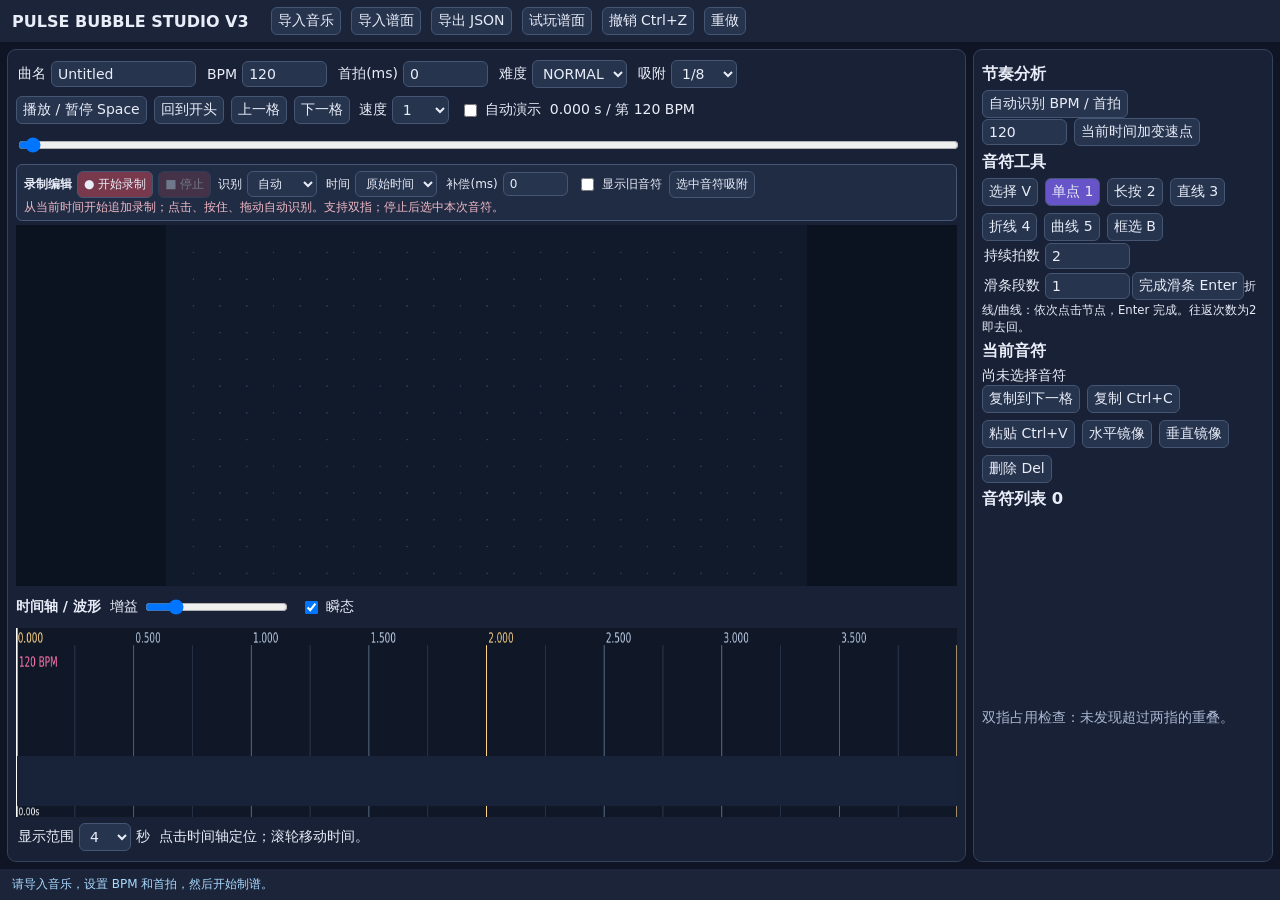
==== index.html @ df6c786f "Rename bubble_editor_v3.html to index.html" ====
<!doctype html><html lang="zh-CN"><meta charset="utf-8"><title>Pulse Bubble Studio V3 · 录制编辑</title><style>
*{box-sizing:border-box}body{margin:0;background:#101525;color:#e9edf8;font:14px system-ui}header,footer{padding:14px 20px;background:#1b2439;display:flex;gap:10px;align-items:center;flex-wrap:wrap}header strong{font-size:20px;margin-right:12px}button,input,select{font:inherit;color:inherit;background:#26344e;border:1px solid #455674;border-radius:6px;padding:7px}button{cursor:pointer}button:hover,.active{background:#6854c9}input[type=number]{width:85px}input[type=text]{width:145px}main{display:grid;grid-template-columns:minmax(400px,1fr) 310px;gap:12px;padding:12px}section,aside{background:#182136;border:1px solid #34425c;border-radius:9px;padding:12px}canvas{width:100%;display:block;background:#111a2b;touch-action:none}#field{aspect-ratio:16/9}#timeline{height:150px}#list{height:280px;overflow:auto}#list button{width:100%;text-align:left;margin:2px 0}label{display:inline-flex;gap:5px;align-items:center;margin:4px}p{color:#aab7d0}h3{margin:8px 0}#status{color:#a8d9ff}#seek{width:100%}.row{display:flex;gap:7px;flex-wrap:wrap;align-items:center} @media(max-width:850px){main{grid-template-columns:1fr}}
body{height:100dvh;display:flex;flex-direction:column;overflow:hidden}header,footer{padding:7px 12px;flex:none}header strong{font-size:16px}main{flex:1;min-height:0;grid-template-columns:minmax(0,1fr) 300px;grid-template-rows:minmax(0,1fr);padding:7px;gap:7px}section,aside{padding:8px;min-height:0}section{display:flex;flex-direction:column;gap:4px;overflow:hidden}aside{overflow:auto}button,input,select{padding:4px 6px}label{margin:2px}#fieldWrap{flex:1;min-height:0;display:flex;align-items:center;justify-content:center;overflow:hidden;background:#0b1220}#field{width:auto;height:auto;max-width:100%;max-height:100%;aspect-ratio:16/9;object-fit:contain}#timeline{height:clamp(110px,21vh,220px);flex:none}#list{height:180px}h3{margin:5px 0}footer{font-size:12px} @media(max-width:850px){main{grid-template-columns:minmax(0,1fr) 220px}header strong{display:none}} #recPanel{background:#202c44;border:1px solid #465674;border-radius:6px;padding:4px 7px;flex:none;font-size:12px}#recPanel .row{gap:5px}#recPanel input[type=number]{width:65px}#recStart{background:#79394d}#recStop{background:#783b4e}#recInfo{color:#f1b8c5}button:disabled{opacity:.4;cursor:default}body.recording #fieldWrap{outline:2px solid #f16b87;outline-offset:-2px} </style><header><strong>PULSE BUBBLE STUDIO V3</strong><button onclick="audioFile.click()">导入音乐</button><button onclick="jsonFile.click()">导入谱面</button><button onclick="save()">导出 JSON</button><button onclick="test()">试玩谱面</button><button onclick="undo()">撤销 Ctrl+Z</button><button onclick="redo()">重做</button><input hidden type=file id=audioFile accept="audio/*"><input hidden type=file id=jsonFile accept=".json"></header><main><section><div class=row><label>曲名 <input id=title value="Untitled" type=text></label><label>BPM <input id=bpm type=number min=1 value=120></label><label>首拍(ms) <input id=offset type=number value=0></label><label>难度 <select id=diff><option>NORMAL</option><option>HARD</option></select></label><label>吸附 <select id=snap><option value=1>1/4</option><option value=2 selected>1/8</option><option value=3>1/12</option><option value=4>1/16</option><option value=8>1/32</option><option value=0>关闭</option></select></label></div><div class=row><button id=play onclick="toggle()">播放 / 暂停 Space</button><button onclick="seek(0)">回到开头</button><button onclick="seek(time()-step())">上一格</button><button onclick="seek(time()+step())">下一格</button><label>速度 <select id=rate><option>.5</option><option>.75</option><option selected>1</option></select></label><label><input id=preview type=checkbox>自动演示</label><span id=clock></span></div><input id=seek type=range min=0 max=120 step=.001 value=0><div id="recPanel"><div class="row"><b>录制编辑</b><button id="recStart" onclick="startRec()">● 开始录制</button><button id="recStop" onclick="stopRec()" disabled>■ 停止</button><label>识别 <select id="recType"><option value="auto">自动</option><option value="tap">仅单点</option><option value="hold">仅长按</option><option value="slide">仅滑动</option></select></label><label>时间 <select id="recSnap"><option value="raw">原始时间</option><option value="grid">节拍吸附</option></select></label><label>补偿(ms)<input id="recOffset" type="number" value="0" min="-500" max="500" step="5"></label><label><input id="recExisting" type="checkbox">显示旧音符</label><button id="recQuant" onclick="quantRecorded()">选中音符吸附</button></div><span id="recInfo">从当前时间开始追加录制；点击、按住、拖动自动识别。支持双指；停止后选中本次音符。</span></div><div id=fieldWrap><canvas id=field width=960 height=540></canvas></div><div class=row><b>时间轴 / 波形</b><label>增益 <input id=gain type=range min=1 max=8 step=.5 value=2></label><label><input type=checkbox id=onsets checked>瞬态</label></div><canvas id=timeline width=1600 height=220></canvas><div class=row><label>显示范围 <select id=zoom><option>1</option><option>2</option><option selected>4</option><option>8</option><option>16</option><option>32</option></select>秒</label><span>点击时间轴定位；滚轮移动时间。</span></div></section><aside><h3>节奏分析</h3><button onclick="detect()">自动识别 BPM / 首拍</button><div id=analysisStatus></div><div class=row><input id=newBpm type=number min=20 max=400 value=120><button onclick="addTempo()">当前时间加变速点</button></div><div id=tempos></div><h3>音符工具</h3><div class=row id=tools><button data-type=select>选择 V</button><button data-type=tap class=active>单点 1</button><button data-type=hold>长按 2</button><button data-type=slide>直线 3</button><button data-type=poly>折线 4</button><button data-type=curve>曲线 5</button><button data-type=box>框选 B</button></div><label>持续拍数 <input id=len type=number min=.125 step=.125 value=2></label><label>滑条段数 <input id=repeatCount type=number min=1 max=16 value=1></label><button onclick="finishPath()">完成滑条 Enter</button><small>折线/曲线：依次点击节点，Enter 完成。往返次数为2即去回。</small><h3>当前音符</h3><div id=props></div><div class=row><button onclick="duplicate()">复制到下一格</button><button onclick="copyGroup()">复制 Ctrl+C</button><button onclick="pasteGroup()">粘贴 Ctrl+V</button><button onclick="mirror('x')">水平镜像</button><button onclick="mirror('y')">垂直镜像</button><button onclick="remove()">删除 Del</button></div><h3>音符列表 <span id=count></span></h3><div id=list></div><p id=warnings></p></aside></main><footer><span id=status>请导入音乐，设置 BPM 和首拍，然后开始制谱。</span></footer><script>
let recActive=false,recStarting=false,recAdded=[],recPointers=new Map(),recEffects=[],recConfig=null,recBefore=null;
const $=id=>document.getElementById(id),field=$('field'),timeline=$('timeline'),g=field.getContext('2d'),h=timeline.getContext('2d'),audio=new Audio(),colors={tap:'#70caff',hold:'#ffbf70',slide:'#bc9aff'};let notes=[],selected=null,mode='tap',cursor=0,playing=false,anchor=0,wall=0,file=null,url=null,wave=[],history=[],future=[],drag=null;const clamp=(v,a,b)=>Math.max(a,Math.min(b,v)),round=v=>Math.round(v*1000)/1000;let tempos=[],multi=new Set(),clipboard=[],pending=null,box=null,decoded=null,peaks=null,onset=[];function segments(){return [{t:(+$('offset').value||0)/1000,bpm:clamp(+$('bpm').value||120,20,400)},...tempos].sort((a,b)=>a.t-b.t)}function seg(t){let a=segments();return a.filter(s=>s.t<=t+1e-7).at(-1)||a[0]}function step(t=time()){return 60/seg(t).bpm/(+$('snap').value||1)}function quant(t){if(!+$('snap').value)return round(Math.max(0,t));let a=segments(),s=seg(t),q=step(t),v=s.t+Math.round((t-s.t)/q)*q,next=a.find(z=>z.t>s.t);if(next&&Math.abs(next.t-t)<Math.abs(v-t))v=next.t;return round(Math.max(0,v))}function advance(t,beats){let a=segments();while(beats>1e-8){let s=seg(t),q=60/s.bpm,next=a.find(z=>z.t>t+1e-7),avail=next?(next.t-t)/q:Infinity;if(beats<=avail)return t+beats*q;beats-=avail;t=next.t}return t}function addTempo(){let t=quant(time()),b=clamp(+$('newBpm').value||120,20,400);checkpoint();if(t<=(+$('offset').value||0)/1000){$('bpm').value=b}else{tempos=tempos.filter(s=>Math.abs(s.t-t)>.001);tempos.push({t,bpm:b});tempos.sort((a,b)=>a.t-b.t)}refresh()}function tempoUI(){let el=$('tempos');el.replaceChildren();for(let s of tempos){let row=document.createElement('div'),b=document.createElement('button');let ti=document.createElement('input'),bi=document.createElement('input');ti.type=bi.type='number';ti.step='.001';ti.value=s.t;bi.value=s.bpm;ti.title='变速点时间（秒）';bi.title='BPM';ti.onchange=()=>{let v=+ti.value;if(!Number.isFinite(v)||v<=(+$('offset').value||0)/1000||tempos.some(q=>q!==s&&Math.abs(q.t-v)<.001)){refresh();return}checkpoint();s.t=v;refresh()};bi.onchange=()=>{checkpoint();s.bpm=clamp(+bi.value||120,20,400);refresh()};row.append(ti,bi);b.textContent='删除';b.onclick=()=>{checkpoint();tempos=tempos.filter(x=>x!==s);refresh()};row.append(b);el.append(row)}}function time(){return playing?(file?audio.currentTime:anchor+(performance.now()-wall)/1000*+$('rate').value):cursor}function maxTime(){return Math.max(1,file&&Number.isFinite(audio.duration)?audio.duration:120,...notes.map(n=>n.end+1))}function seek(t){cursor=clamp(t,0,maxTime());anchor=cursor;wall=performance.now();if(file)audio.currentTime=Math.min(cursor,audio.duration||cursor);$('seek').value=cursor}function pause(){cursor=time();playing=false;audio.pause();$('play').textContent='播放 / 暂停 Space'}async function toggle(){if(playing){pause();return}anchor=cursor;wall=performance.now();if(file){audio.currentTime=cursor;audio.playbackRate=+$('rate').value;try{await audio.play()}catch(e){msg(e.message);return}}playing=true;$('play').textContent='暂停 Space'}audio.onended=pause;$('rate').onchange=()=>{let t=time();anchor=t;wall=performance.now();audio.playbackRate=+$('rate').value};$('seek').oninput=e=>seek(+e.target.value);function msg(s){$('status').textContent=s}function snapshot(){return JSON.stringify({notes,tempos,bpm:$('bpm').value,offset:$('offset').value})}function checkpoint(){history.push(snapshot());if(history.length>150)history.shift();future=[]}function undo(){if(!history.length)return;future.push(snapshot());restore(history.pop());refresh()}function redo(){if(!future.length)return;history.push(snapshot());restore(future.pop());refresh()}function restore(v){let d=JSON.parse(v);notes=d.notes;tempos=d.tempos;$('bpm').value=d.bpm;$('offset').value=d.offset;selected=null;multi.clear();pending=null}function normalize(){notes.sort((a,b)=>a.t-b.t);notes.forEach((n,i)=>{n.id=i+1;n.pair=null});let p=0;for(let i=0;i<notes.length;){let j=i+1;while(j<notes.length&&Math.abs(notes[j].t-notes[i].t)<.001)j++;if(j-i>1){p++;for(let k=i;k<j;k++)notes[k].pair=p}i=j}}function refresh(){normalize();tempoUI();$('count').textContent=notes.length; $('list').replaceChildren();for(let n of notes){let b=document.createElement('button');b.textContent=`${n.id} · ${n.t.toFixed(3)}s · ${n.type.toUpperCase()}${n.pair?' · 双押':''}`;b.style.color=colors[n.type];b.classList.toggle('active',n===selected||multi.has(n));b.onclick=e=>{if(e.ctrlKey||e.shiftKey){if(multi.has(n))multi.delete(n);else multi.add(n);selected=n}else{multi.clear();selected=n;seek(n.t)}refresh()};$('list').append(b)}let props=$('props');props.replaceChildren();if(selected){for(let [k,label] of Object.entries({t:'起点秒',end:'终点秒',x:'X',y:'Y',ex:'终点X',ey:'终点Y'})){if((k==='ex'||k==='ey')&&selected.type!=='slide'||k==='end'&&selected.type==='tap')continue;let l=document.createElement('label'),i=document.createElement('input');l.textContent=label;i.type='number';i.step=k==='t'||k==='end'?'.001':'1';i.value=selected[k];i.onchange=()=>{if(!Number.isFinite(+i.value))return;checkpoint();let n=selected,v=+i.value;if(k==='t'){let d=n.end-n.t;n.t=Math.max(0,v);n.end=n.t+d}else if(k==='end')n.end=Math.max(n.t+.05,v);else n[k]=clamp(v,36,k==='x'||k==='ex'?924:504);refresh()};l.append(i);props.append(l)}}else props.textContent='尚未选择音符';if(multi.size)props.append(document.createTextNode(' 已框选 '+multi.size+' 个音符'));if(selected?.type==='slide'){let l=document.createElement('label'),i=document.createElement('input');l.textContent='往返段数';i.type='number';i.min=1;i.max=16;i.value=selected.repeat||1;i.onchange=()=>{checkpoint();selected.repeat=clamp(Math.round(+i.value||1),1,16);refresh()};l.append(i);props.append(l)}let events=[];for(let n of notes){events.push([n.t,1],[Math.max(n.t+.035,n.end),-1])}events.sort((a,b)=>a[0]-b[0]||a[1]-b[1]);let active=0,peak=0;for(let e of events){active+=e[1];peak=Math.max(active,peak)}$('warnings').textContent=peak>2?'警告：存在可能需要超过两指的时间重叠。':'双指占用检查：未发现超过两指的重叠。';$('seek').max=maxTime()}
function group(){return multi.size?[...multi]:selected?[selected]:[]}function remove(){let a=group();if(!a.length)return;checkpoint();notes=notes.filter(n=>!a.includes(n));selected=null;multi.clear();refresh()}function copyGroup(){clipboard=JSON.parse(JSON.stringify(group()));msg('已复制 '+clipboard.length+' 个音符')}function pasteGroup(){if(!clipboard.length)return;checkpoint();let d=quant(time())-Math.min(...clipboard.map(n=>n.t));multi.clear();for(let n of JSON.parse(JSON.stringify(clipboard))){n.t=round(n.t+d);n.end=round(n.end+d);notes.push(n);multi.add(n);selected=n}refresh()}function duplicate(){copyGroup();if(!clipboard.length)return;seek(quant(Math.min(...clipboard.map(n=>n.t))+step(Math.min(...clipboard.map(n=>n.t)))));pasteGroup()}function mirror(k){let a=group();if(!a.length)return;checkpoint();let m=k==='x'?960:540;for(let n of a){n[k]=m-n[k];n['e'+k]=m-n['e'+k];for(let p of n.path||[])p[k]=m-p[k]}refresh()}function setMode(m){if(pending&&m!==mode){msg("未完成滑条已取消");pending=null}mode=m;document.querySelectorAll('[data-type]').forEach(b=>b.classList.toggle('active',b.dataset.type===m))}document.querySelectorAll('[data-type]').forEach(b=>b.onclick=()=>setMode(b.dataset.type));function xy(e,c){let r=c.getBoundingClientRect();return{x:(e.clientX-r.left)*c.width/r.width,y:(e.clientY-r.top)*c.height/r.height}}function hit(p){return [...notes].reverse().find(n=>Math.abs(n.t-quant(time()))<.035&&(Math.hypot(n.x-p.x,n.y-p.y)<40||n.type==='slide'&&Math.hypot(n.ex-p.x,n.ey-p.y)<30))}function point(p){return {x:clamp(p.x,36,924),y:clamp(p.y,36,504)}}function makeNote(p,type){let t=quant(time()),d=type==='tap'?t:advance(t,Math.max(.125,+$('len').value||2));return {t,end:round(d),type,x:p.x,y:p.y,ex:p.x,ey:p.y,path:[],repeat:clamp(Math.round(+$('repeatCount').value||1),1,16)}}function finishPath(){if(!pending)return;if(pending.points.length<2){msg('至少添加两个节点');return}checkpoint();let n=pending.n,pts=pending.points;n.path=pts.slice(1,-1);n.ex=pts.at(-1).x;n.ey=pts.at(-1).y;notes.push(n);selected=n;multi.clear();pending=null;refresh()}field.onpointerdown=e=>{if(playing||$('preview').checked)return;let p=point(xy(e,field)),n=hit(p);if(e.button===2){if(pending){finishPath();return}if(n){multi.clear();selected=n;remove()}return}if(mode==='box'){box={a:p,b:p,add:e.ctrlKey};field.setPointerCapture(e.pointerId);return}if(mode==='poly'||mode==='curve'){if(!pending){let n=makeNote(p,'slide');n.curve=mode;pending={n,points:[p]}}else pending.points.push(p);return}if(n&&mode==='select'){if(e.ctrlKey){if(multi.has(n))multi.delete(n);else multi.add(n);selected=n;refresh();return}multi.clear();selected=n;checkpoint();drag={n,endpoint:n.type==='slide'&&Math.hypot(n.ex-p.x,n.ey-p.y)<30}}else if(mode!=='select'){checkpoint();n=makeNote(p,mode);notes.push(n);multi.clear();selected=n;drag={n,endpoint:mode==='slide'}}else{selected=null;multi.clear()}if(drag)field.setPointerCapture(e.pointerId);refresh()};field.onpointermove=e=>{let p=point(xy(e,field));if(box){box.b=p;return}if(!drag)return;let n=drag.n;if(drag.endpoint){n.ex=p.x;n.ey=p.y}else{let dx=p.x-n.x,dy=p.y-n.y;n.ex=clamp(n.ex+dx,36,924);n.ey=clamp(n.ey+dy,36,504);for(let q of n.path||[]){q.x=clamp(q.x+dx,36,924);q.y=clamp(q.y+dy,36,504)}n.x=p.x;n.y=p.y}};field.onpointerup=field.onpointercancel=()=>{if(box){if(!box.add)multi.clear();let {a,b}=box;for(let n of notes)if(Math.abs(n.t-quant(time()))<.035||n.t<=time()&&n.end>=time()){if(n.x>=Math.min(a.x,b.x)&&n.x<=Math.max(a.x,b.x)&&n.y>=Math.min(a.y,b.y)&&n.y<=Math.max(a.y,b.y))multi.add(n)}selected=[...multi].at(-1)||null;box=null}drag=null;refresh()};field.oncontextmenu=e=>e.preventDefault();function route(n){let pts=[{x:n.x,y:n.y},...(n.path||[]),{x:n.ex,y:n.ey}];if(n.curve==='curve'&&pts.length>2){let out=[];for(let i=0;i<pts.length-1;i++){let a=pts[Math.max(0,i-1)],b=pts[i],c=pts[i+1],d=pts[Math.min(pts.length-1,i+2)];for(let j=0;j<20;j++){let t=j/20;let f=k=>.5*((2*b[k])+(-a[k]+c[k])*t+(2*a[k]-5*b[k]+4*c[k]-d[k])*t*t+(-a[k]+3*b[k]-3*c[k]+d[k])*t*t*t);out.push({x:f('x'),y:f('y')})}}out.push(pts.at(-1));return out}return pts}function pathTarget(n,f){let pts=route(n),r=Math.max(1,n.repeat||1),v=Math.max(0,Math.min(1,f))*r,k=Math.min(r-1,Math.floor(v)),u=v-k;if(k%2)u=1-u;let lens=pts.slice(1).map((p,i)=>Math.hypot(p.x-pts[i].x,p.y-pts[i].y)),dist=u*lens.reduce((a,b)=>a+b,0);for(let i=0;i<lens.length;i++){if(dist<=lens[i]||i===lens.length-1){let q=lens[i]?Math.min(1,dist/lens[i]):0;return {x:pts[i].x+(pts[i+1].x-pts[i].x)*q,y:pts[i].y+(pts[i+1].y-pts[i].y)*q}}dist-=lens[i]}return pts[0]}function strokeRoute(g,n,c,w){let pts=route(n);g.beginPath();g.moveTo(pts[0].x,pts[0].y);for(let p of pts.slice(1))g.lineTo(p.x,p.y);g.strokeStyle=c;g.lineWidth=w;g.lineCap='round';g.lineJoin='round';g.stroke()}
function circle(x,y,r,c,fill){g.beginPath();g.arc(x,y,r,0,Math.PI*2);if(fill){g.fillStyle=fill;g.fill()}g.strokeStyle=c;g.lineWidth=3;g.stroke()}function line(a,b,c,d,col,w){g.beginPath();g.moveTo(a,b);g.lineTo(c,d);g.strokeStyle=col;g.lineWidth=w;g.lineCap='round';g.stroke()}function render(){let t=time(),pre=playing||$('preview').checked,qt=quant(t);g.fillStyle='#111a2b';g.fillRect(0,0,960,540);g.fillStyle='#35415a';for(let x=40;x<960;x+=40)for(let y=40;y<540;y+=40)g.fillRect(x,y,2,2);let visible=notes.filter(n=>(!recActive||$('recExisting').checked||recAdded.includes(n))&&(pre?n.t-t<=1.25&&n.end>=t:Math.abs(n.t-qt)<.035||n===selected||multi.has(n)||n.t<qt&&n.end>qt));for(let n of visible)for(let m of visible)if(n.pair&&n.pair===m.pair&&n.id<m.id)line(n.x,n.y,m.x,m.y,'#ffffff55',2);for(let n of [...visible].reverse()){let c=colors[n.type],f=n.type==='slide'&&pre?clamp((t-n.t)/(n.end-n.t),0,1):0,pos=n.type==='slide'?pathTarget(n,f):n,x=pos.x,y=pos.y;if(n.type==='slide'){strokeRoute(g,n,c+'33',72);strokeRoute(g,n,c,2);circle(n.ex,n.ey,36,c)}circle(x,y,36,c,'#202c46');if((n===selected||multi.has(n))&&!pre)circle(x,y,42,'#fff');if(pre&&t<n.t)circle(x,y,36+(n.t-t)/1.25*85,c);if(pre&&n.type!=='tap'&&t>=n.t){g.beginPath();g.arc(x,y,43,-Math.PI/2,-Math.PI/2+Math.PI*2*clamp((t-n.t)/(n.end-n.t),0,1));g.strokeStyle='#fff';g.stroke()}g.fillStyle='#fff';g.textAlign='center';g.font='bold 22px system-ui';g.fillText(n.id,x,y+4);g.font='12px system-ui';g.fillText(n.type.toUpperCase(),x,y+21)}if(pending){let pts=pending.points;for(let i=1;i<pts.length;i++)line(pts[i-1].x,pts[i-1].y,pts[i].x,pts[i].y,'#bc9aff',4);for(let p of pts)circle(p.x,p.y,12,'#fff')}if(box){g.strokeStyle='#fff';g.strokeRect(box.a.x,box.a.y,box.b.x-box.a.x,box.b.y-box.a.y)}if(typeof drawRec==='function')drawRec(t);drawTimeline(t);$('clock').textContent=t.toFixed(3)+' s / 第 '+seg(t).bpm+' BPM';$('seek').value=t;if(playing&&t>=maxTime())pause();requestAnimationFrame(render)}
function bounds(t){let span=+$('zoom').value;return [Math.max(0,t-span*.35),span]}function drawTimeline(t){let [a,s]=bounds(t),W=timeline.width,H=timeline.height,X=v=>(v-a)/s*W;h.fillStyle='#101827';h.fillRect(0,0,W,H);let gain=+$('gain').value; if(peaks){h.strokeStyle='#78b5e8';h.beginPath();for(let x=0;x<W;x++){let i=Math.max(0,Math.floor((a+x*s/W)*1000)),j=Math.min(peaks.length,Math.ceil((a+(x+1)*s/W)*1000));let v=0;for(let k=i;k<j;k++)v=Math.max(v,peaks[k]);v=Math.min(1,v*gain);h.moveTo(x,85-v*57);h.lineTo(x,85+v*57)}h.stroke()}if($('onsets').checked){h.fillStyle='#f8ba65aa';for(let o of onset)if(o.t>=a&&o.t<=a+s)h.fillRect(X(o.t),26,2,Math.min(22,5+o.v*15))}let ss=segments();for(let z=0;z<ss.length;z++){let b=ss[z],end=ss[z+1]?.t??Infinity,div=+$('snap').value||1,q=60/b.bpm/div;for(let i=Math.floor((Math.max(a,z?b.t:a)-b.t)/q);b.t+i*q<=Math.min(a+s,end);i++){let tt=b.t+i*q;if(z&&tt<b.t-1e-6)continue;let x=X(tt),major=i%(div*4)===0,beat=i%div===0;h.strokeStyle=major?'#ffd488':beat?'#829dc4':'#384961';h.lineWidth=major?2:1;h.beginPath();h.moveTo(x,20);h.lineTo(x,H);h.stroke();if(beat){h.fillStyle=major?'#ffd488':'#bacce4';h.font='15px system-ui';h.fillText(tt.toFixed(3),x+3,17)}}if(b.t>=a&&b.t<a+s){h.fillStyle='#ff77af';h.fillRect(X(b.t),0,3,H);h.fillText(b.bpm+' BPM',X(b.t)+5,45)}}h.fillStyle='#18233a';h.fillRect(0,149,W,58);for(let n of notes){if(n.end<a||n.t>a+s)continue;let y=153+(n.pair?n.id%2*25:0);h.fillStyle=colors[n.type];h.fillRect(X(n.t)-3,y,Math.max(7,X(n.end)-X(n.t)),20);if(n===selected||multi.has(n)){h.strokeStyle='#fff';h.strokeRect(X(n.t)-4,y-1,Math.max(9,X(n.end)-X(n.t)+2),22)}}if(tlDrag){h.fillStyle='#bc9aff44';h.fillRect(X(Math.min(tlDrag.a,tlDrag.b)),149,Math.abs(X(tlDrag.b)-X(tlDrag.a)),58);h.strokeStyle='#bc9aff';h.strokeRect(X(Math.min(tlDrag.a,tlDrag.b)),149,Math.abs(X(tlDrag.b)-X(tlDrag.a)),58)}h.fillStyle='#fff';h.fillRect(X(t),0,2,H);h.font='13px system-ui';h.fillText(a.toFixed(2)+'s',4,H-2)}let tlDrag=null;timeline.onpointerdown=e=>{let [a,s]=bounds(time()),p=xy(e,timeline),t=a+p.x/timeline.width*s;if(mode==='box'&&p.y>145){tlDrag={a:t,b:t,base:a,span:s,add:e.ctrlKey};timeline.setPointerCapture(e.pointerId);return}let n=notes.find(n=>Math.abs(n.t-t)<s/timeline.width*10&&p.y>149);if(n){if(e.ctrlKey){multi.add(n);selected=n}else{multi.clear();selected=n;seek(n.t)}refresh()}else seek(quant(t))};timeline.onpointermove=e=>{if(tlDrag){let p=xy(e,timeline);tlDrag.b=tlDrag.base+p.x/timeline.width*tlDrag.span;msg('框选时间 '+Math.min(tlDrag.a,tlDrag.b).toFixed(3)+' – '+Math.max(tlDrag.a,tlDrag.b).toFixed(3))}};timeline.onpointerup=()=>{if(!tlDrag)return;let {a,b,add}=tlDrag;if(!add)multi.clear();for(let n of notes)if(n.t>=Math.min(a,b)&&n.t<=Math.max(a,b))multi.add(n);selected=[...multi].at(-1)||null;tlDrag=null;refresh()};timeline.onwheel=e=>{e.preventDefault();if(e.ctrlKey){let z=$('zoom');z.selectedIndex=clamp(z.selectedIndex+Math.sign(e.deltaY),0,z.options.length-1)}else seek(quant(time()+Math.sign(e.deltaY)*step()))};document.addEventListener('keydown',e=>{if(['INPUT','SELECT','TEXTAREA'].includes(e.target.tagName))return;if(e.code==='Space'){e.preventDefault();toggle()}else if(e.ctrlKey&&e.key==='z'){e.preventDefault();undo()}else if(e.ctrlKey&&e.key==='y'){e.preventDefault();redo()}else if(e.ctrlKey&&e.key==='c'){e.preventDefault();copyGroup()}else if(e.ctrlKey&&e.key==='v'){e.preventDefault();pasteGroup()}else if(e.key==='Enter'){finishPath()}else if(e.key==='Escape'){pending=null}else if(e.key==='Delete')remove();else if(e.key==='ArrowRight')seek(quant(time()+step()));else if(e.key==='ArrowLeft')seek(quant(time()-step()));else if(['1','2','3','4','5','v','b'].includes(e.key))setMode({'1':'tap','2':'hold','3':'slide','4':'poly','5':'curve',v:'select',b:'box'}[e.key])});
$('audioFile').onchange=async e=>{let f=e.target.files[0];if(!f)return;pause();file=f;decoded=null;peaks=null;onset=[];if(url)URL.revokeObjectURL(url);url=URL.createObjectURL(f);audio.src=url;$('title').value=f.name.replace(/\.[^.]+$/,'');audio.onloadedmetadata=()=>{seek(0);refresh()};try{let c=new AudioContext(),b=await c.decodeAudioData(await f.arrayBuffer());decoded=b;let channels=Array.from({length:b.numberOfChannels},(_,i)=>b.getChannelData(i)),sr=b.sampleRate;peaks=new Float32Array(Math.ceil(b.duration*1000));for(let i=0;i<b.length;i++){let k=Math.floor(i/sr*1000);for(let ch of channels)peaks[k]=Math.max(peaks[k],Math.abs(ch[i]))}await c.close();detect()}catch(err){msg('音乐已载入，分析失败：'+err.message)}};function detect(){if(!decoded){msg('请先导入音乐');return}let b=decoded,sr=b.sampleRate,a=b.getChannelData(0),hop=Math.max(1,Math.round(sr*.01)),N=Math.floor(a.length/hop),env=new Float32Array(N),flux=new Float32Array(N),prev=0;for(let i=0;i<N;i++){let low=0,high=0;for(let j=i*hop;j<(i+1)*hop;j++){let v=a[j];low+=v*v;high+=(v-prev)**2;prev=v}env[i]=Math.log1p(100*Math.sqrt(low/hop))+Math.log1p(100*Math.sqrt(high/hop));if(i)flux[i]=Math.max(0,env[i]-env[i-1])}if(N<100){$('analysisStatus').textContent="音乐太短，无法可靠识别";return}let avg=flux.reduce((s,v)=>s+v,0)/N;onset=[];for(let i=2;i<N-2;i++)if(flux[i]>avg*1.7&&flux[i]>=flux[i-1]&&flux[i]>=flux[i+1])onset.push({t:i*hop/sr,v:flux[i]});if(onset.length<5){$('analysisStatus').textContent='节拍不明显，请手动设置';return}let best=-Infinity,period=.5;for(let lag=27;lag<=100;lag++){let sum=0,norm=0;for(let i=lag;i<N;i++){sum+=flux[i]*flux[i-lag];norm+=flux[i]*flux[i]}let score=sum/(norm||1)*(1-.001*Math.abs(lag-50));if(score>best){best=score;period=lag*hop/sr}}let bpm=60/period; // refine period and phase using onset alignment
let bestFit=-Infinity,phase=0;for(let d=-1;d<=1;d+=.05){let p=60/(bpm+d),re=0,im=0;for(let o of onset){let v=2*Math.PI*o.t/p;re+=Math.cos(v)*o.v;im+=Math.sin(v)*o.v}let score=Math.hypot(re,im);if(score>bestFit){bestFit=score;period=p;phase=(Math.atan2(im,re)/(2*Math.PI)*p+p)%p}}let first=onset.find(o=>Math.abs(((o.t-phase+period/2)%period+period)%period-period/2)<.045);let offset=first?phase+Math.round((first.t-phase)/period)*period:phase;checkpoint();$('bpm').value=(60/period).toFixed(2);$('offset').value=Math.round(offset*1000);$('analysisStatus').textContent='估计 '+$('bpm').value+' BPM / 首拍 '+$('offset').value+'ms（需人工核对；可能半拍或倍速）';refresh()}function data(){normalize();return {format:'pulse-bubble-v2',tempos:tempos.map(s=>({...s})),name:$('title').value,bpm:+$('bpm').value||120,difficulty:$('diff').value,offsetMs:+$('offset').value||0,audioName:file?.name||'',notes:notes.map(({id,t,end,x,y,ex,ey,type,pair,path,curve,repeat})=>({id,t:round(t),end:round(end),x:round(x),y:round(y),ex:round(ex),ey:round(ey),type,pair,path,curve,repeat}))}}function save(){let a=document.createElement('a'),u=URL.createObjectURL(new Blob([JSON.stringify(data(),null,2)],{type:'application/json'}));a.href=u;a.download=($('title').value||'chart')+'.json';a.click();setTimeout(()=>URL.revokeObjectURL(u),1000)}$('jsonFile').onchange=async e=>{try{let d=JSON.parse(await e.target.files[0].text());if(!Array.isArray(d.notes)||!d.notes.every(n=>['tap','hold','slide'].includes(n.type)&&[n.t,n.end,n.x,n.y,n.ex,n.ey].every(Number.isFinite)&&n.t>=0&&n.end>=n.t&&(n.type==='tap'||n.end>n.t)))throw Error('谱面格式不正确');checkpoint();notes=d.notes;tempos=Array.isArray(d.tempos)?d.tempos.filter(s=>Number.isFinite(s.t)&&Number.isFinite(s.bpm)&&s.bpm>=20&&s.bpm<=400):[];multi.clear();selected=null;$('title').value=d.name||'Untitled';$('bpm').value=d.bpm||120;$('offset').value=d.offsetMs||0;$('diff').value=d.difficulty==='HARD'?'HARD':'NORMAL';refresh();msg('谱面已载入，请另行导入对应音乐。')}catch(e){msg(e.message)}};async function test(){if(!notes.length){msg('请先添加音符');return}pause();let w=window.open('','_blank');if(!w){msg('请允许弹出窗口');return}let payload=data();if(file){payload.audioData=await new Promise((resolve,reject)=>{let r=new FileReader();r.onload=()=>resolve(r.result);r.onerror=reject;r.readAsDataURL(file)})}let html=PLAYER.replace('/*CUSTOM_PAYLOAD*/',()=> 'window.initialChart='+JSON.stringify(payload).replace(/</g,'\\u003c')+';');w.document.open();w.document.write(html);w.document.close()}new ResizeObserver(()=>{let w=$('fieldWrap').clientWidth,h=$('fieldWrap').clientHeight,s=Math.min(w/960,h/540);field.style.width=960*s+'px';field.style.height=540*s+'px'}).observe($('fieldWrap'));refresh();render();

const PLAYER="<!doctype html><html lang=\"zh-CN\"><meta charset=\"utf-8\"><meta name=\"viewport\" content=\"width=device-width,initial-scale=1,maximum-scale=1,user-scalable=no\"><title>Pulse Bubble</title><style>\n*{box-sizing:border-box}body{margin:0;background:#0b1020;color:#eaf0ff;font:16px system-ui,sans-serif}main{max-width:1100px;margin:auto;padding:32px}h1{font-size:44px;letter-spacing:4px;margin:10px 0}small,p{color:#a1afca}button,select,input{font:inherit}button{background:#283650;color:white;border:1px solid #465877;border-radius:10px;padding:12px 20px;cursor:pointer}button:hover,button.active{background:#6854c9;border-color:#b0a0ff}button.primary{background:#7659e8}.songs{display:grid;grid-template-columns:repeat(2,1fr);gap:16px;margin:28px 0}.song,.panel{background:#151e32;border:1px solid #34415b;border-radius:16px;padding:24px}.song.active{border:2px solid #ad96ff}.song h2{margin:8px 0}.cover{height:110px;border-radius:10px;background:linear-gradient(120deg,#283a78,#a14d9a);display:grid;place-items:center;font-size:48px}.song:nth-child(2) .cover{background:linear-gradient(120deg,#114b62,#38aa87)}.row{display:flex;gap:12px;align-items:center;flex-wrap:wrap}.between{justify-content:space-between}.hide{display:none!important}canvas{width:100%;height:auto;background:#111a2b;border:1px solid #38465e;border-radius:14px}.stats{display:flex;justify-content:space-between;gap:10px;margin:16px 0}.stats strong{font-size:28px;display:block;font-variant-numeric:tabular-nums}.keys{display:flex;justify-content:center;gap:10px;margin:16px}.keys button{font-size:26px;min-width:70px;touch-action:none;user-select:none}.keys button.down{background:#ae84ff;color:#101525}.bar{height:6px;background:#28344b;border-radius:6px;overflow:hidden}.bar i{display:block;height:100%;background:#aa8bff;width:0}.results{display:grid;grid-template-columns:repeat(4,1fr);gap:10px}.results div{padding:16px;background:#202b42;border-radius:10px}.big{font-size:56px;font-weight:800;margin:12px 0}label{color:#aab8d0} @media(max-width:600px){main{padding:14px}.songs{grid-template-columns:1fr}.results{grid-template-columns:1fr 1fr}.stats strong{font-size:20px}}\nbody{overscroll-behavior:none}canvas{touch-action:none;user-select:none;display:block;max-height:70dvh;object-fit:contain;background:#101729}.stats{margin:8px 0} #game h2{margin:0} @media(max-height:550px){main{padding:6px 14px}canvas{max-height:72dvh}.stats strong{font-size:18px}.stats{margin:3px 0}#game p{display:none}} </style><main>\n<section id=\"menu\"><div class=\"row\"><label>自定义谱面 <input type=\"file\" id=\"customJson\" accept=\".json\"></label><label>对应音乐 <input type=\"file\" id=\"customAudio\" accept=\"audio/*\"></label></div><p id=\"customStatus\"></p><small>TOUCH RHYTHM / TWO FINGERS</small><h1>PULSE BUBBLE</h1><p>泡泡节奏 · 单点 / 长按 / 滑动 / 双押</p><div class=\"songs\" id=\"songs\"></div><div class=\"row\"><button id=\"easy\" onclick=\"difficulty=0;renderMenu()\">NORMAL</button><button id=\"hard\" onclick=\"difficulty=1;renderMenu()\">HARD</button></div><p id=\"info\"></p><div class=\"row\"><label>预览时间 <select id=\"speed\"><option value=\"1.8\">慢</option><option value=\"1.25\" selected>标准</option><option value=\".85\">快</option></select></label><label>音量 <input id=\"volume\" type=\"range\" min=\"0\" max=\"100\" value=\"50\"></label><label>补偿(ms) <input id=\"offset\" type=\"number\" value=\"0\" min=\"-300\" max=\"300\" style=\"width:75px\"></label></div><p>推荐手机或平板横屏，双指同时操作。电脑可用鼠标移动，按 Z/X 模拟两个独立按键（各自在按下时的位置锁定，滑动跟随鼠标）。</p><button class=\"primary\" onclick=\"start()\">开始游戏</button></section>\n<section id=\"game\" class=\"hide\"><div class=\"row between\"><small id=\"track\"></small><button onclick=\"abort()\">退出 Esc</button></div><div class=\"stats\"><div><small>SCORE</small><strong id=\"score\">0000000</strong></div><div><small>COMBO</small><strong id=\"combo\">0</strong></div><div><small>TIME</small><strong id=\"time\">0:00</strong></div></div><div class=\"bar\"><i id=\"progress\"></i></div><canvas id=\"field\" width=\"960\" height=\"540\"></canvas><p>外圈收缩至泡泡边缘时点击 · 长按保持 · 滑动跟随光点 · 同时出现的双押有连线</p></section>\n<section id=\"result\" class=\"hide\"><small>RESULT / 游玩结束</small><h1 id=\"resultTitle\"></h1><div class=\"panel\"><small>FINAL SCORE</small><div class=\"big\" id=\"finalScore\"></div><div id=\"rank\"></div><p id=\"summary\"></p><div class=\"results\" id=\"counts\"></div><p id=\"timing\"></p></div><div class=\"row\" style=\"margin-top:20px\"><button class=\"primary\" onclick=\"start()\">再玩一次</button><button onclick=\"show('menu')\">返回选歌</button></div></section></main><script>\n/*CUSTOM_PAYLOAD*/\nconst $=id=>document.getElementById(id), canvas=$('field'), g=canvas.getContext('2d');\nconst tracks=[{name:'Neon Steps',bpm:120,bars:16,root:48,scale:[0,3,7,10],desc:'轻快电子节拍'},{name:'Midnight Circuit',bpm:156,bars:20,root:45,scale:[0,5,7,12],desc:'高速合成器节奏'}];\nlet selected=0,difficulty=0,ctx,master,zero,notes=[],running=false,raf,counts,combo,maxcombo,points,early,late,duration,offset,approach,activeSources=[],fingers=new Map(),effects=[],mouse={x:0,y:0},starting=false;\nconst weights={PERFECT:1,GREAT:.8,GOOD:.5,MISS:0}, palette={tap:'#70caff',hold:'#ffbf70',slide:'#bc9aff'}, R=36;\nfunction show(id){for(const s of ['menu','game','result'])$(s).classList.toggle('hide',s!==id)}\nfunction chart(song,diff){if(song.custom)return song.custom.notes.map(n=>({...n,done:false,owner:null,bad:0}));let out=[],beat=60/song.bpm;const pos=[[165,150],[390,350],[650,145],[795,355],[320,125],[610,380],[150,370],[795,145]];let seq=0;\nfunction add(b,i,type='tap',len=0,j=null,pair=null){let [x,y]=pos[i%8], [ex,ey]=pos[(j??(i+3))%8];out.push({id:++seq,t:2+b*beat,end:2+(b+len)*beat,x,y,ex,ey,type,pair,done:false,owner:null,bad:0});}\nfor(let bar=0;bar<song.bars;bar++){let b=bar*4,k=(bar*3+selected)%8; if(!diff){switch(bar%4){case 0:add(b,k);add(b+1,k+1);add(b+2,k+2);add(b+3,k+3);break;case 1:add(b,k,'hold',1.5);add(b+2,k+2);add(b+3,k+3);break;case 2:add(b,k,'slide',2,k+3);add(b+2.5,k+4);add(b+3.5,k+5);break;case 3:add(b,0,'tap',0,null,bar);add(b,3,'tap',0,null,bar);add(b+1,k);add(b+2,k+2);add(b+3,k+4);break;}}else{switch(bar%4){case 0:for(let j=0;j<8;j++)add(b+j*.5,k+j);break;case 1:add(b,0,'hold',2,null,bar);add(b,3,'hold',2,null,bar);add(b+2.5,k);add(b+3,k+2);add(b+3.5,k+4);break;case 2:add(b,0,'slide',2,6,bar);add(b,2,'slide',2,3,bar);add(b+2.5,k);add(b+3,k+2);add(b+3.5,k+4);break;case 3:add(b,0,'hold',3);add(b+.5,2);add(b+1,3);add(b+1.5,7);add(b+2,5);add(b+2.5,2);add(b+3.5,k);break;}}}return out.sort((a,b)=>a.t-b.t)}\nfunction renderMenu(){$('songs').innerHTML=tracks.map((s,i)=>`<div class=\"song ${i===selected?'active':''}\" onclick=\"selected=${i};renderMenu()\"><div class=\"cover\">${i?'◈':'◎'}</div><h2>${escapeHtml(s.name)}</h2><small>${s.bpm} BPM · ${s.desc}</small></div>`).join('');$('easy').classList.toggle('active',!difficulty);$('hard').classList.toggle('active',!!difficulty);$('info').textContent=chart(tracks[selected],difficulty).length+' 个音符 · '+tracks[selected].bpm+' BPM';}\nfunction tone(t,f,len,vol,type='sine',slide=0){const o=ctx.createOscillator(),g=ctx.createGain();o.type=type;o.frequency.setValueAtTime(f,t);if(slide)o.frequency.exponentialRampToValueAtTime(slide,t+len);g.gain.setValueAtTime(.0001,t);g.gain.linearRampToValueAtTime(vol,t+.008);g.gain.exponentialRampToValueAtTime(.0001,t+len);o.connect(g);g.connect(master);o.start(t);o.stop(t+len+.01);activeSources.push(o)}\nfunction music(s){let beat=60/s.bpm;for(let i=0;i<s.bars*4;i++){let t=zero+2+i*beat,root=s.root+[0,0,5,7][Math.floor(i/4)%4];tone(t,125,.15,.42,'sine',42);if(i%2)tone(t,175,.11,.15,'triangle',85);tone(t,4400,.025,.035,'square');tone(t+beat/2,5200,.021,.027,'square');tone(t,440*2**((root-69)/12),beat*.85,.13,'triangle');for(let j=0;j<2;j++){let n=root+12+s.scale[(i*3+j+Math.floor(i/4))%4];tone(t+j*beat/2,440*2**((n-69)/12),beat*.38,.085,selected?'sawtooth':'triangle')}}}\n\nasync function start(){if(running||starting)return;starting=true;try{ctx=ctx||new (window.AudioContext||window.webkitAudioContext)();await ctx.resume()}catch(e){starting=false;alert('无法启动音频');return}starting=false;master=ctx.createGain();master.gain.value=+$('volume').value/100;master.connect(ctx.destination);activeSources=[];zero=ctx.currentTime+.15;notes=chart(tracks[selected],difficulty);duration=tracks[selected].custom?Math.max(...notes.map(n=>n.end))+.8:2+tracks[selected].bars*240/tracks[selected].bpm+.5;offset=(+$('offset').value||0)/1000;approach=+$('speed').value;counts={PERFECT:0,GREAT:0,GOOD:0,MISS:0};combo=maxcombo=points=early=late=0;fingers.clear();effects=[];running=true;$('track').textContent=tracks[selected].name+' / '+(tracks[selected].custom?.difficulty||(difficulty?'HARD':'NORMAL'));show('game');if(tracks[selected].custom){let s=tracks[selected];if(s.buffer){let source=ctx.createBufferSource();source.buffer=s.buffer;source.connect(master);source.start(zero);activeSources.push(source);duration=Math.max(duration,s.buffer.duration+.2)}}else music(tracks[selected]);loop()}\nfunction now(){return ctx.currentTime-zero+offset}function grade(d){let a=Math.abs(d);return a<=.035?'PERFECT':a<=.075?'GREAT':a<=.12?'GOOD':'MISS'}\nfunction judge(n,result,d=null,reason=''){if(n.done)return;n.done=true;counts[result]++;points+=weights[result];combo=result==='MISS'?0:combo+1;maxcombo=Math.max(maxcombo,combo);if(result!=='PERFECT'&&d!==null){if(d<0)early++;else late++}effects.push({x:target(n,now()).x,y:target(n,now()).y,result,d,reason,t:now()});}\nfunction route(n){let pts=[{x:n.x,y:n.y},...(n.path||[]),{x:n.ex,y:n.ey}];if(n.curve==='curve'&&pts.length>2){let out=[];for(let i=0;i<pts.length-1;i++){let a=pts[Math.max(0,i-1)],b=pts[i],c=pts[i+1],d=pts[Math.min(pts.length-1,i+2)];for(let j=0;j<20;j++){let t=j/20;let f=k=>.5*((2*b[k])+(-a[k]+c[k])*t+(2*a[k]-5*b[k]+4*c[k]-d[k])*t*t+(-a[k]+3*b[k]-3*c[k]+d[k])*t*t*t);out.push({x:f('x'),y:f('y')})}}out.push(pts.at(-1));return out}return pts}function pathTarget(n,f){let pts=route(n),r=Math.max(1,n.repeat||1),v=Math.max(0,Math.min(1,f))*r,k=Math.min(r-1,Math.floor(v)),u=v-k;if(k%2)u=1-u;let lens=pts.slice(1).map((p,i)=>Math.hypot(p.x-pts[i].x,p.y-pts[i].y)),dist=u*lens.reduce((a,b)=>a+b,0);for(let i=0;i<lens.length;i++){if(dist<=lens[i]||i===lens.length-1){let q=lens[i]?Math.min(1,dist/lens[i]):0;return {x:pts[i].x+(pts[i+1].x-pts[i].x)*q,y:pts[i].y+(pts[i+1].y-pts[i].y)*q}}dist-=lens[i]}return pts[0]}function strokeRoute(g,n,c,w){let pts=route(n);g.beginPath();g.moveTo(pts[0].x,pts[0].y);for(let p of pts.slice(1))g.lineTo(p.x,p.y);g.strokeStyle=c;g.lineWidth=w;g.lineCap='round';g.lineJoin='round';g.stroke()}function target(n,t){return n.type==='slide'?pathTarget(n,(t-n.t)/(n.end-n.t)):{x:n.x,y:n.y}}\nfunction down(id,p){if(!running||fingers.has(id))return;fingers.set(id,p);let t=now();let n=notes.filter(n=>!n.done&&n.owner===null&&Math.abs(t-n.t)<=.18&&Math.hypot(p.x-n.x,p.y-n.y)<=R+12).sort((a,b)=>Math.abs(a.t-t)-Math.abs(b.t-t))[0];if(!n)return;let d=t-n.t,q=grade(d);if(q==='MISS'||n.type==='tap'){judge(n,q,d);return}n.owner=id;n.delta=d;n.q=q;n.last=t;}\nfunction up(id){if(!running)return;let t=now();for(let n of notes)if(!n.done&&n.owner===id){if(t>=n.end-.075&&n.bad<=.12)judge(n,n.q,n.delta);else judge(n,'MISS',t-n.end,'提前松手')}fingers.delete(id)}\nfunction move(id,p){if(fingers.has(id))fingers.set(id,p)}\nfunction tick(t){for(let n of notes){if(n.done)continue;if(n.owner===null){if(t>n.t+.18)judge(n,'MISS',null,'漏键');continue}let p=fingers.get(n.owner),q=target(n,t);let dt=Math.max(0,Math.min(.05,t-n.last));n.last=t;if(!p||Math.hypot(p.x-q.x,p.y-q.y)>R+24)n.bad+=dt;else n.bad=Math.max(0,n.bad-dt*2);if(n.bad>.12)judge(n,'MISS',null,'脱离轨迹');else if(t>=n.end)judge(n,n.q,n.delta)}}\nfunction circle(x,y,r,color,w=2,fill=null){g.beginPath();g.arc(x,y,r,0,Math.PI*2);if(fill){g.fillStyle=fill;g.fill()}g.strokeStyle=color;g.lineWidth=w;g.stroke()}\nfunction line(x,y,ex,ey,color,w){g.beginPath();g.moveTo(x,y);g.lineTo(ex,ey);g.strokeStyle=color;g.lineWidth=w;g.lineCap='round';g.stroke()}\nfunction txt(str,x,y,size,color){g.font='bold '+size+'px system-ui';g.textAlign='center';g.textBaseline='middle';g.fillStyle=color;g.fillText(str,x,y)}\nfunction draw(t){g.clearRect(0,0,960,540);let grad=g.createLinearGradient(0,0,960,540);grad.addColorStop(0,'#18243e');grad.addColorStop(1,'#211a36');g.fillStyle=grad;g.fillRect(0,0,960,540);for(let x=40;x<960;x+=40)for(let y=40;y<540;y+=40)circle(x,y,1,'#34415b',1);let visible=notes.filter(n=>!n.done&&n.t-t<=approach&&t<=n.end+.18);for(let n of visible){if(n.pair!==null){let other=visible.find(m=>m!==n&&m.pair===n.pair);if(other&&n.id<other.id)line(n.x,n.y,other.x,other.y,'#ffffff55',3)}}for(let n of [...visible].reverse()){let c=palette[n.type],p=target(n,t),a=Math.max(0,(n.t-t)/approach);g.globalAlpha=Math.min(1,.35+(1-a)*1.8);if(n.type==='slide'){strokeRoute(g,n,'#bc9aff33',R*2);strokeRoute(g,n,'#bc9aff99',3);circle(n.ex,n.ey,R,c,3);txt((n.repeat||1)>1?'×'+n.repeat:'END',n.ex,n.ey,13,c)}circle(p.x,p.y,R,c,4,'#17213c');if(n.owner===null){circle(n.x,n.y,R+Math.max(0,a)*85,c,3);txt(n.id,n.x,n.y-5,22,'#fff');txt(n.type==='tap'?'TAP':n.type==='hold'?'HOLD':'SLIDE',n.x,n.y+17,11,c)}else{circle(p.x,p.y,R-9,c,3,c+'55');let f=Math.max(0,Math.min(1,(t-n.t)/(n.end-n.t)));g.beginPath();g.arc(p.x,p.y,R+7,-Math.PI/2,-Math.PI/2+f*Math.PI*2);g.strokeStyle='#fff';g.lineWidth=5;g.stroke();txt(n.type==='hold'?'HOLD':'FOLLOW',p.x,p.y,13,'#fff')}g.globalAlpha=1;}effects=effects.filter(e=>t-e.t<.65);for(let e of effects){let a=(t-e.t)/.65;g.globalAlpha=1-a;let c={PERFECT:'#8ff5bc',GREAT:'#90d8ff',GOOD:'#ffe18c',MISS:'#ff849c'}[e.result];circle(e.x,e.y,R+15+a*30,c,3);txt(e.result,e.x,e.y-15-a*25,24,c);if(e.result!=='PERFECT')txt(e.reason||(e.d!==null?(e.d<0?'EARLY ':'LATE ')+Math.round(Math.abs(e.d)*1000)+'ms':''),e.x,e.y+10-a*25,14,c);g.globalAlpha=1}if(t<1)txt('GET READY',480,270,34,'#fff');}\nfunction loop(){if(!running)return;let t=now();tick(t);draw(t);$('score').textContent=String(Math.round(points/notes.length*1e6)).padStart(7,'0');$('combo').textContent=combo;$('time').textContent=Math.max(0,Math.floor(t/60))+':'+String(Math.max(0,Math.floor(t%60))).padStart(2,'0');$('progress').style.width=Math.max(0,Math.min(100,t/duration*100))+'%';if(t>=duration){for(let n of notes)if(!n.done)judge(n,'MISS');finish();return}raf=requestAnimationFrame(loop)}\nfunction stop(){running=false;cancelAnimationFrame(raf);for(let o of activeSources){try{o.stop()}catch(e){}}if(master)master.disconnect();fingers.clear()}\nfunction abort(){if(running)stop();show('menu')}function finish(){stop();let score=Math.round(points/notes.length*1e6);$('resultTitle').textContent=tracks[selected].name;$('finalScore').textContent=String(score).padStart(7,'0');$('rank').textContent=score===1e6?'SS / ALL PERFECT':score>=950000?'S':score>=850000?'A':score>=700000?'B':'C';$('summary').textContent='MAX COMBO '+maxcombo+' / '+notes.length+(counts.MISS===0?' · FULL COMBO':'');$('counts').innerHTML=Object.entries(counts).map(([k,v])=>`<div>${k}<h2>${v}</h2></div>`).join('');$('timing').textContent='EARLY '+early+' / LATE '+late;show('result')}\nfunction coords(e){let r=canvas.getBoundingClientRect();let scale=Math.min(r.width/960,r.height/540);return{x:(e.clientX-r.left-(r.width-960*scale)/2)/scale,y:(e.clientY-r.top-(r.height-540*scale)/2)/scale}}\ncanvas.addEventListener('pointerdown',e=>{e.preventDefault();canvas.setPointerCapture(e.pointerId);down(e.pointerId,coords(e))});canvas.addEventListener('pointermove',e=>{mouse=coords(e);move(e.pointerId,mouse);for(let n of notes)if(!n.done&&n.type==='slide'&&typeof n.owner==='string')move(n.owner,mouse)});for(let ev of ['pointerup','pointercancel','lostpointercapture'])canvas.addEventListener(ev,e=>up(e.pointerId));window.addEventListener('keydown',e=>{if(e.key==='Escape')abort();let k=e.key.toLowerCase();if(running&&['z','x'].includes(k)){e.preventDefault();if(!e.repeat)down(k,{...mouse})}});window.addEventListener('keyup',e=>up(e.key.toLowerCase()));window.addEventListener('blur',()=>{for(let id of [...fingers.keys()])up(id)});function escapeHtml(s){return String(s).replace(/[&<>\"']/g,c=>({'&':'&amp;','<':'&lt;','>':'&gt;','\"':'&quot;',\"'\":'&#39;'}[c]))}\nlet customBuffer=null;async function loadAudio(bytes){ctx=ctx||new (window.AudioContext||window.webkitAudioContext)();customBuffer=await ctx.decodeAudioData(bytes);for(let s of tracks)if(s.custom)s.buffer=customBuffer;$('customStatus').textContent='自定义音乐已载入'}function loadChart(d){if(!Array.isArray(d.notes)||!d.notes.length||!d.notes.every(n=>['tap','hold','slide'].includes(n.type)&&[n.t,n.end,n.x,n.y,n.ex,n.ey].every(Number.isFinite)&&n.t>=0&&n.end>=n.t&&(n.type==='tap'||n.end>n.t)))throw Error('谱面格式错误');let i=tracks.findIndex(s=>s.custom);if(i>=0)tracks.splice(i,1);tracks.push({name:d.name||'Custom',bpm:Number(d.bpm)||120,desc:'自定义谱面',custom:d,buffer:customBuffer});selected=tracks.length-1;difficulty=d.difficulty==='HARD'?1:0;renderMenu();$('customStatus').textContent='谱面已载入；请导入对应音乐（也可静音试玩）'}$('customJson').onchange=async e=>{try{loadChart(JSON.parse(await e.target.files[0].text()))}catch(e){alert(e.message)}};$('customAudio').onchange=async e=>{try{await loadAudio(await e.target.files[0].arrayBuffer())}catch(e){alert(e.message)}};renderMenu();if(window.initialChart){loadChart(window.initialChart);if(window.initialChart.audioData){let raw=atob(window.initialChart.audioData.split(',')[1]),bytes=Uint8Array.from(raw,c=>c.charCodeAt(0));$('customStatus').textContent='正在解析音乐，请待载入提示后开始';loadAudio(bytes.buffer).catch(e=>{$('customStatus').textContent='音乐解析失败：'+e.message})}}<\/script></html>";
</script>
<script>
const originalPause=pause, originalSeek=seek;
const originalDown=field.onpointerdown,originalMove=field.onpointermove,originalUp=field.onpointerup,originalCancel=field.onpointercancel;
function recTime(){return Math.max(0,audio.currentTime)}
function recPoint(e){return point(xy(e,field))}
function dist(a,b){return Math.hypot(a.x-b.x,a.y-b.y)}
function simplifyRec(pts,eps=5){if(pts.length<=2)return pts;let a=pts[0],b=pts.at(-1),dx=b.x-a.x,dy=b.y-a.y,l=dx*dx+dy*dy,best=0,index=0;for(let i=1;i<pts.length-1;i++){let p=pts[i],q=l?clamp(((p.x-a.x)*dx+(p.y-a.y)*dy)/l,0,1):0,d=Math.hypot(p.x-a.x-q*dx,p.y-a.y-q*dy);if(d>best){best=d;index=i}}if(best<=eps)return [a,b];return simplifyRec(pts.slice(0,index+1),eps).slice(0,-1).concat(simplifyRec(pts.slice(index),eps))}
function recordTime(t){let v=Math.max(0,t-recConfig.offset/1000);return recConfig.snap?quant(v):round(v)}
function recNote(r,end){let pts=r.points,elapsed=Math.max(0,end-r.t),travel=pts.reduce((m,p)=>Math.max(m,dist(p,pts[0])),0),type=recConfig.type;if(type==='auto')type=travel>=45&&elapsed>=.08?'slide':elapsed>=.22?'hold':'tap';let t=recordTime(r.t),e=type==='tap'?t:Math.max(t+.05,recordTime(end));if(type!=='tap'&&recConfig.snap&&e<=t+.050001)e=Math.max(t+.05,quant(t+step(t)));if(Number.isFinite(audio.duration)){t=Math.min(t,audio.duration);e=Math.min(e,audio.duration)}if(type!=='tap'&&e-t<.045){type='tap';e=t}let p=pts[0],q=p,path=[];if(type==='slide'){let reduced=simplifyRec(pts);q=reduced.at(-1);path=reduced.slice(1,-1).map(v=>({x:round(v.x),y:round(v.y)}));if(travel<8){type='hold';q=p;path=[]}}return {t:round(t),end:round(e),type,x:round(p.x),y:round(p.y),ex:round(q.x),ey:round(q.y),path,repeat:1,curve:'poly'}}
function recFinish(id,end,p){let r=recPointers.get(id);if(!r)return;recPointers.delete(id);if(p&&dist(r.points.at(-1),p)>1)r.points.push(p);let n=recNote(r,end);notes.push(n);recAdded.push(n);recEffects.push({x:n.x,y:n.y,t:performance.now(),type:n.type});normalize();$('count').textContent=notes.length;$('recInfo').textContent='录制中 · 已生成 '+recAdded.length+' 个音符 · '+recPointers.size+' 指按下'}
function recUI(active){document.body.classList.toggle('recording',active);$('recStart').disabled=active;$('recStop').disabled=!active;for(let id of ['recType','recSnap','recOffset','recQuant','rate','seek','bpm','offset','snap','preview'])$(id).disabled=active;document.querySelector('header').inert=active;document.querySelector('aside').inert=active;timeline.style.pointerEvents=active?'none':''}
async function startRec(){if(recActive||recStarting)return;if(!file||!Number.isFinite(audio.duration)){msg('请先导入音乐并等待音频载入');return}if(playing)originalPause();if(cursor>=audio.duration-.02){originalSeek(0)}pending=null;box=null;drag=null;recStarting=true;recBefore=snapshot();recAdded=[];recEffects=[];recPointers.clear();recConfig={type:$('recType').value,snap:$('recSnap').value==='grid',offset:clamp(+$('recOffset').value||0,-500,500)};recUI(true);$('recStop').disabled=true;try{await toggle();if(!playing)throw Error('音乐未开始播放');recActive=true;$('recStop').disabled=false;$('recInfo').textContent='录制中 · 点击、长按或拖动；Space 停止';msg('录制中，所有手势将追加到当前谱面')}catch(e){recUI(false);msg('无法录制：'+e.message)}finally{recStarting=false}}
function stopRec(){if(!recActive)return;let t=recTime();for(let id of [...recPointers.keys()])recFinish(id,t);recActive=false;originalPause();recUI(false);if(recAdded.length){history.push(recBefore);if(history.length>150)history.shift();future=[];multi.clear();for(let n of recAdded)multi.add(n);selected=recAdded.at(-1);originalSeek(selected.t);refresh()}$('recInfo').textContent='录制完成 · 新增 '+recAdded.length+' 个音符。已选中，可吸附、镜像、删除或撤销。';msg('录制结束；Ctrl+Z 可撤销整次录制')}
pause=function(){if(recActive){stopRec();return}originalPause()};audio.onended=pause;
seek=function(t){if(!recActive&&!recStarting)originalSeek(t)};
field.onpointerdown=e=>{if(!recActive){if(!recStarting)originalDown(e);return}e.preventDefault();if(e.button!==0||recPointers.has(e.pointerId)||recPointers.size>=2)return;let p=recPoint(e);recPointers.set(e.pointerId,{t:recTime(),points:[p]});field.setPointerCapture(e.pointerId)};
field.onpointermove=e=>{if(!recActive){if(!recStarting)originalMove(e);return}let r=recPointers.get(e.pointerId);if(!r)return;let p=recPoint(e);if(dist(r.points.at(-1),p)>=3)r.points.push(p)};
field.onpointerup=e=>{if(!recActive){if(!recStarting)originalUp(e);return}recFinish(e.pointerId,recTime(),recPoint(e))};
field.onpointercancel=e=>{if(!recActive){if(!recStarting)originalCancel(e);return}recFinish(e.pointerId,recTime())};field.addEventListener('lostpointercapture',e=>{if(recActive)recFinish(e.pointerId,recTime())});
window.addEventListener('blur',()=>{if(recActive)stopRec()});
document.addEventListener('keydown',e=>{if(!recActive&&!recStarting)return;if(['INPUT','SELECT','TEXTAREA'].includes(e.target.tagName)&&e.code!=='Space'&&e.key!=='Escape')return;e.stopImmediatePropagation();e.preventDefault();if(recActive&&(e.code==='Space'||e.key==='Escape'))stopRec()},true);
function quantRecorded(){if(recActive||recStarting)return;let a=group();if(!a.length){msg('请先选择需要吸附的音符');return}if(!+$('snap').value){msg('请先设置节拍吸附');return}checkpoint();for(let n of a){let t=quant(n.t),e=quant(n.end);n.t=t;n.end=n.type==='tap'?t:Math.max(t+.05,e>t?e:quant(t+step(t)))}refresh();msg('已吸附 '+a.length+' 个选中音符的起止时间')}
function drawRec(t){if(!recActive)return;let now=performance.now();recEffects=recEffects.filter(e=>now-e.t<500);for(let e of recEffects){let f=(now-e.t)/500;g.globalAlpha=1-f;circle(e.x,e.y,36+f*30,colors[e.type]);g.fillStyle=colors[e.type];g.font='bold 18px system-ui';g.textAlign='center';g.fillText(e.type.toUpperCase(),e.x,e.y-45-f*20);g.globalAlpha=1}for(let r of recPointers.values()){let a=r.points,p=a.at(-1);for(let i=1;i<a.length;i++)line(a[i-1].x,a[i-1].y,a[i].x,a[i].y,'#eaa0ff',5);circle(p.x,p.y,36,'#ff8da4','#61364a');g.fillStyle='#fff';g.font='bold 17px system-ui';g.textAlign='center';g.fillText(Math.max(0,t-r.t).toFixed(2)+'s',p.x,p.y+5)}g.fillStyle='#ef7791';g.font='bold 20px system-ui';g.textAlign='left';g.fillText('● REC  '+recAdded.length,15,28)}
</script>
</html>
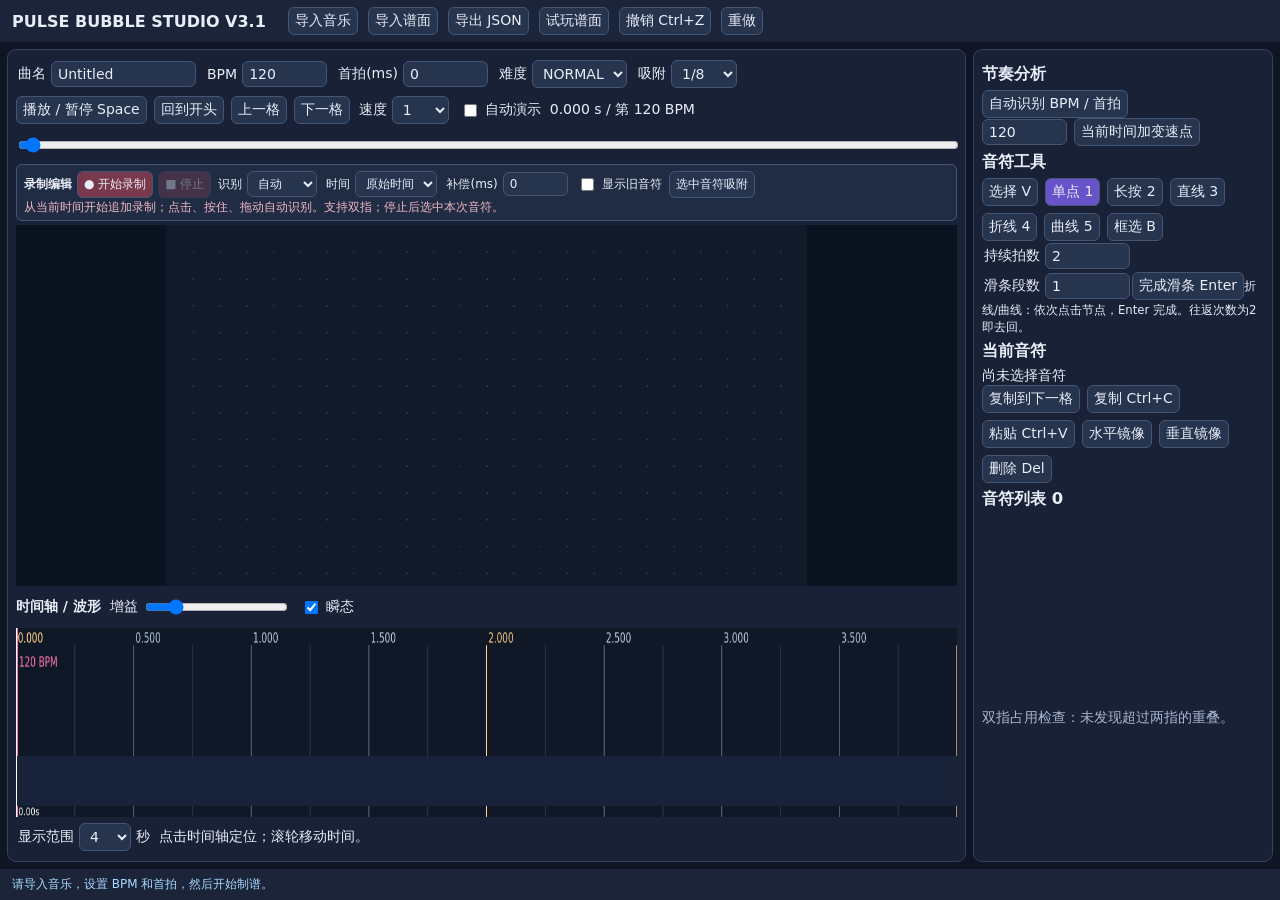
==== commit 531757ba: "Rename bubble_editor_iphone.html to index.html" ====
--- a/index.html
+++ b/index.html
@@ -1,12 +1,19 @@
-<!doctype html><html lang="zh-CN"><meta charset="utf-8"><title>Pulse Bubble Studio V3 · 录制编辑</title><style>
+<!doctype html><html lang="zh-CN"><meta charset="utf-8"><meta name="viewport" content="width=device-width, initial-scale=1, viewport-fit=cover"><title>Pulse Bubble Studio V3 · 录制编辑</title><style>
 *{box-sizing:border-box}body{margin:0;background:#101525;color:#e9edf8;font:14px system-ui}header,footer{padding:14px 20px;background:#1b2439;display:flex;gap:10px;align-items:center;flex-wrap:wrap}header strong{font-size:20px;margin-right:12px}button,input,select{font:inherit;color:inherit;background:#26344e;border:1px solid #455674;border-radius:6px;padding:7px}button{cursor:pointer}button:hover,.active{background:#6854c9}input[type=number]{width:85px}input[type=text]{width:145px}main{display:grid;grid-template-columns:minmax(400px,1fr) 310px;gap:12px;padding:12px}section,aside{background:#182136;border:1px solid #34425c;border-radius:9px;padding:12px}canvas{width:100%;display:block;background:#111a2b;touch-action:none}#field{aspect-ratio:16/9}#timeline{height:150px}#list{height:280px;overflow:auto}#list button{width:100%;text-align:left;margin:2px 0}label{display:inline-flex;gap:5px;align-items:center;margin:4px}p{color:#aab7d0}h3{margin:8px 0}#status{color:#a8d9ff}#seek{width:100%}.row{display:flex;gap:7px;flex-wrap:wrap;align-items:center} @media(max-width:850px){main{grid-template-columns:1fr}}
-body{height:100dvh;display:flex;flex-direction:column;overflow:hidden}header,footer{padding:7px 12px;flex:none}header strong{font-size:16px}main{flex:1;min-height:0;grid-template-columns:minmax(0,1fr) 300px;grid-template-rows:minmax(0,1fr);padding:7px;gap:7px}section,aside{padding:8px;min-height:0}section{display:flex;flex-direction:column;gap:4px;overflow:hidden}aside{overflow:auto}button,input,select{padding:4px 6px}label{margin:2px}#fieldWrap{flex:1;min-height:0;display:flex;align-items:center;justify-content:center;overflow:hidden;background:#0b1220}#field{width:auto;height:auto;max-width:100%;max-height:100%;aspect-ratio:16/9;object-fit:contain}#timeline{height:clamp(110px,21vh,220px);flex:none}#list{height:180px}h3{margin:5px 0}footer{font-size:12px} @media(max-width:850px){main{grid-template-columns:minmax(0,1fr) 220px}header strong{display:none}} #recPanel{background:#202c44;border:1px solid #465674;border-radius:6px;padding:4px 7px;flex:none;font-size:12px}#recPanel .row{gap:5px}#recPanel input[type=number]{width:65px}#recStart{background:#79394d}#recStop{background:#783b4e}#recInfo{color:#f1b8c5}button:disabled{opacity:.4;cursor:default}body.recording #fieldWrap{outline:2px solid #f16b87;outline-offset:-2px} </style><header><strong>PULSE BUBBLE STUDIO V3</strong><button onclick="audioFile.click()">导入音乐</button><button onclick="jsonFile.click()">导入谱面</button><button onclick="save()">导出 JSON</button><button onclick="test()">试玩谱面</button><button onclick="undo()">撤销 Ctrl+Z</button><button onclick="redo()">重做</button><input hidden type=file id=audioFile accept="audio/*"><input hidden type=file id=jsonFile accept=".json"></header><main><section><div class=row><label>曲名 <input id=title value="Untitled" type=text></label><label>BPM <input id=bpm type=number min=1 value=120></label><label>首拍(ms) <input id=offset type=number value=0></label><label>难度 <select id=diff><option>NORMAL</option><option>HARD</option></select></label><label>吸附 <select id=snap><option value=1>1/4</option><option value=2 selected>1/8</option><option value=3>1/12</option><option value=4>1/16</option><option value=8>1/32</option><option value=0>关闭</option></select></label></div><div class=row><button id=play onclick="toggle()">播放 / 暂停 Space</button><button onclick="seek(0)">回到开头</button><button onclick="seek(time()-step())">上一格</button><button onclick="seek(time()+step())">下一格</button><label>速度 <select id=rate><option>.5</option><option>.75</option><option selected>1</option></select></label><label><input id=preview type=checkbox>自动演示</label><span id=clock></span></div><input id=seek type=range min=0 max=120 step=.001 value=0><div id="recPanel"><div class="row"><b>录制编辑</b><button id="recStart" onclick="startRec()">● 开始录制</button><button id="recStop" onclick="stopRec()" disabled>■ 停止</button><label>识别 <select id="recType"><option value="auto">自动</option><option value="tap">仅单点</option><option value="hold">仅长按</option><option value="slide">仅滑动</option></select></label><label>时间 <select id="recSnap"><option value="raw">原始时间</option><option value="grid">节拍吸附</option></select></label><label>补偿(ms)<input id="recOffset" type="number" value="0" min="-500" max="500" step="5"></label><label><input id="recExisting" type="checkbox">显示旧音符</label><button id="recQuant" onclick="quantRecorded()">选中音符吸附</button></div><span id="recInfo">从当前时间开始追加录制；点击、按住、拖动自动识别。支持双指；停止后选中本次音符。</span></div><div id=fieldWrap><canvas id=field width=960 height=540></canvas></div><div class=row><b>时间轴 / 波形</b><label>增益 <input id=gain type=range min=1 max=8 step=.5 value=2></label><label><input type=checkbox id=onsets checked>瞬态</label></div><canvas id=timeline width=1600 height=220></canvas><div class=row><label>显示范围 <select id=zoom><option>1</option><option>2</option><option selected>4</option><option>8</option><option>16</option><option>32</option></select>秒</label><span>点击时间轴定位；滚轮移动时间。</span></div></section><aside><h3>节奏分析</h3><button onclick="detect()">自动识别 BPM / 首拍</button><div id=analysisStatus></div><div class=row><input id=newBpm type=number min=20 max=400 value=120><button onclick="addTempo()">当前时间加变速点</button></div><div id=tempos></div><h3>音符工具</h3><div class=row id=tools><button data-type=select>选择 V</button><button data-type=tap class=active>单点 1</button><button data-type=hold>长按 2</button><button data-type=slide>直线 3</button><button data-type=poly>折线 4</button><button data-type=curve>曲线 5</button><button data-type=box>框选 B</button></div><label>持续拍数 <input id=len type=number min=.125 step=.125 value=2></label><label>滑条段数 <input id=repeatCount type=number min=1 max=16 value=1></label><button onclick="finishPath()">完成滑条 Enter</button><small>折线/曲线：依次点击节点，Enter 完成。往返次数为2即去回。</small><h3>当前音符</h3><div id=props></div><div class=row><button onclick="duplicate()">复制到下一格</button><button onclick="copyGroup()">复制 Ctrl+C</button><button onclick="pasteGroup()">粘贴 Ctrl+V</button><button onclick="mirror('x')">水平镜像</button><button onclick="mirror('y')">垂直镜像</button><button onclick="remove()">删除 Del</button></div><h3>音符列表 <span id=count></span></h3><div id=list></div><p id=warnings></p></aside></main><footer><span id=status>请导入音乐，设置 BPM 和首拍，然后开始制谱。</span></footer><script>
+body{height:100dvh;display:flex;flex-direction:column;overflow:hidden}header,footer{padding:7px 12px;flex:none}header strong{font-size:16px}main{flex:1;min-height:0;grid-template-columns:minmax(0,1fr) 300px;grid-template-rows:minmax(0,1fr);padding:7px;gap:7px}section,aside{padding:8px;min-height:0}section{display:flex;flex-direction:column;gap:4px;overflow:hidden}aside{overflow:auto}button,input,select{padding:4px 6px}label{margin:2px}#fieldWrap{flex:1;min-height:0;display:flex;align-items:center;justify-content:center;overflow:hidden;background:#0b1220}#field{width:auto;height:auto;max-width:100%;max-height:100%;aspect-ratio:16/9;object-fit:contain}#timeline{height:clamp(110px,21vh,220px);flex:none}#list{height:180px}h3{margin:5px 0}footer{font-size:12px} @media(max-width:850px){main{grid-template-columns:minmax(0,1fr) 220px}header strong{display:none}} #recPanel{background:#202c44;border:1px solid #465674;border-radius:6px;padding:4px 7px;flex:none;font-size:12px}#recPanel .row{gap:5px}#recPanel input[type=number]{width:65px}#recStart{background:#79394d}#recStop{background:#783b4e}#recInfo{color:#f1b8c5}button:disabled{opacity:.4;cursor:default}body.recording #fieldWrap{outline:2px solid #f16b87;outline-offset:-2px} 
+#mobileTools,#closeTools,#recSettings{display:none}#recOptions{display:contents}
+@media (max-width: 1000px) and (pointer:coarse), (max-width: 600px){
+html{height:100%;-webkit-text-size-adjust:100%;}body{height:100vh;height:100dvh;padding:env(safe-area-inset-top) env(safe-area-inset-right) env(safe-area-inset-bottom) env(safe-area-inset-left);font-size:13px;position:relative}header{flex-wrap:nowrap;overflow-x:auto;padding:4px;gap:5px;scrollbar-width:none}header strong{display:none}header button{white-space:nowrap;flex:none}button,select{min-height:34px}input,select{font-size:16px}input[type=number]{width:66px}input[type=text]{width:105px}#mobileTools,#closeTools,#recSettings{display:inline-block}main{display:block;flex:1;min-height:0;padding:4px;position:relative}section{height:100%;padding:4px;gap:3px}section>.row{flex-wrap:nowrap;overflow-x:auto;flex:none;white-space:nowrap;scrollbar-width:none;gap:4px}section>.row>*{flex-shrink:0}section>.row label{margin:0}aside{display:none;position:absolute;inset:4px;z-index:10;overflow:auto;overscroll-behavior:contain;background:#182136}body.toolsOpen aside{display:block}#closeTools{position:sticky;top:0;z-index:2;background:#6854c9;width:100%}#recOptions{display:none}body.recOptions #recOptions{display:flex;flex-wrap:wrap;gap:4px}#recInfo{display:block;font-size:11px;white-space:nowrap;overflow:hidden;text-overflow:ellipsis}#recPanel{padding:3px;position:relative}#recPanel .row{flex-wrap:wrap}#recPanel b{font-size:12px}#fieldWrap{min-height:60px}#timeline{height:clamp(76px,18dvh,160px)}#seek{margin:0;height:20px}footer{padding:3px 6px;max-height:42px;overflow:auto;font-size:11px}#gain{width:65px}body.recording #recOptions,body.recording #recSettings,body.recording #recStart,body.recording section>.row:first-child,body.recording section>.row:nth-child(2),body.recording #seek,body.recording section>.row:last-child{display:none}body.recording #timeline{height:65px}body.recording header{display:none}body.recording #fieldWrap{flex:1}body.recording aside{display:none}
+}
+@media (orientation:landscape) and (pointer:coarse) and (max-height:550px){section>.row:first-child{min-height:32px}#timeline{height:76px}#recInfo{display:none}body.recording #timeline{height:48px}body.recording section>.row:nth-last-child(3){display:none}footer{max-height:24px} }
+</style><header><button id="mobileTools" onclick="document.body.classList.toggle('toolsOpen')">工具 / 属性</button><strong>PULSE BUBBLE STUDIO V3.1</strong><button onclick="$('audioFile').click()">导入音乐</button><button onclick="$('jsonFile').click()">导入谱面</button><button onclick="save()">导出 JSON</button><button onclick="test()">试玩谱面</button><button onclick="undo()">撤销 Ctrl+Z</button><button onclick="redo()">重做</button><input hidden type=file id=audioFile><input hidden type=file id=jsonFile accept=".json"></header><main><section><div class=row><label>曲名 <input id=title value="Untitled" type=text></label><label>BPM <input id=bpm type=number min=1 value=120></label><label>首拍(ms) <input id=offset type=number value=0></label><label>难度 <select id=diff><option>NORMAL</option><option>HARD</option></select></label><label>吸附 <select id=snap><option value=1>1/4</option><option value=2 selected>1/8</option><option value=3>1/12</option><option value=4>1/16</option><option value=8>1/32</option><option value=0>关闭</option></select></label></div><div class=row><button id=play onclick="toggle()">播放 / 暂停 Space</button><button onclick="seek(0)">回到开头</button><button onclick="seek(time()-step())">上一格</button><button onclick="seek(time()+step())">下一格</button><label>速度 <select id=rate><option>.5</option><option>.75</option><option selected>1</option></select></label><label><input id=preview type=checkbox>自动演示</label><span id=clock></span></div><input id=seek type=range min=0 max=120 step=.001 value=0><div id="recPanel"><div class="row"><b>录制编辑</b><button id="recStart" onclick="startRec()">● 开始录制</button><button id="recStop" onclick="stopRec()" disabled>■ 停止</button><button id="recSettings" onclick="document.body.classList.toggle('recOptions')">录制设置</button><div id="recOptions"> <label>识别 <select id="recType"><option value="auto">自动</option><option value="tap">仅单点</option><option value="hold">仅长按</option><option value="slide">仅滑动</option></select></label><label>时间 <select id="recSnap"><option value="raw">原始时间</option><option value="grid">节拍吸附</option></select></label><label>补偿(ms)<input id="recOffset" type="number" value="0" min="-500" max="500" step="5"></label><label><input id="recExisting" type="checkbox">显示旧音符</label><button id="recQuant" onclick="quantRecorded()">选中音符吸附</button></div></div><span id="recInfo">从当前时间开始追加录制；点击、按住、拖动自动识别。支持双指；停止后选中本次音符。</span></div><div id=fieldWrap><canvas id=field width=960 height=540></canvas></div><div class=row><b>时间轴 / 波形</b><label>增益 <input id=gain type=range min=1 max=8 step=.5 value=2></label><label><input type=checkbox id=onsets checked>瞬态</label></div><canvas id=timeline width=1600 height=220></canvas><div class=row><label>显示范围 <select id=zoom><option>1</option><option>2</option><option selected>4</option><option>8</option><option>16</option><option>32</option></select>秒</label><span>点击时间轴定位；滚轮移动时间。</span></div></section><aside><button id="closeTools" onclick="document.body.classList.remove('toolsOpen')">返回画布</button><h3>节奏分析</h3><button onclick="detect()">自动识别 BPM / 首拍</button><div id=analysisStatus></div><div class=row><input id=newBpm type=number min=20 max=400 value=120><button onclick="addTempo()">当前时间加变速点</button></div><div id=tempos></div><h3>音符工具</h3><div class=row id=tools><button data-type=select>选择 V</button><button data-type=tap class=active>单点 1</button><button data-type=hold>长按 2</button><button data-type=slide>直线 3</button><button data-type=poly>折线 4</button><button data-type=curve>曲线 5</button><button data-type=box>框选 B</button></div><label>持续拍数 <input id=len type=number min=.125 step=.125 value=2></label><label>滑条段数 <input id=repeatCount type=number min=1 max=16 value=1></label><button onclick="finishPath()">完成滑条 Enter</button><small>折线/曲线：依次点击节点，Enter 完成。往返次数为2即去回。</small><h3>当前音符</h3><div id=props></div><div class=row><button onclick="duplicate()">复制到下一格</button><button onclick="copyGroup()">复制 Ctrl+C</button><button onclick="pasteGroup()">粘贴 Ctrl+V</button><button onclick="mirror('x')">水平镜像</button><button onclick="mirror('y')">垂直镜像</button><button onclick="remove()">删除 Del</button></div><h3>音符列表 <span id=count></span></h3><div id=list></div><p id=warnings></p></aside></main><footer><span id=status>请导入音乐，设置 BPM 和首拍，然后开始制谱。</span></footer><script>
 let recActive=false,recStarting=false,recAdded=[],recPointers=new Map(),recEffects=[],recConfig=null,recBefore=null;
-const $=id=>document.getElementById(id),field=$('field'),timeline=$('timeline'),g=field.getContext('2d'),h=timeline.getContext('2d'),audio=new Audio(),colors={tap:'#70caff',hold:'#ffbf70',slide:'#bc9aff'};let notes=[],selected=null,mode='tap',cursor=0,playing=false,anchor=0,wall=0,file=null,url=null,wave=[],history=[],future=[],drag=null;const clamp=(v,a,b)=>Math.max(a,Math.min(b,v)),round=v=>Math.round(v*1000)/1000;let tempos=[],multi=new Set(),clipboard=[],pending=null,box=null,decoded=null,peaks=null,onset=[];function segments(){return [{t:(+$('offset').value||0)/1000,bpm:clamp(+$('bpm').value||120,20,400)},...tempos].sort((a,b)=>a.t-b.t)}function seg(t){let a=segments();return a.filter(s=>s.t<=t+1e-7).at(-1)||a[0]}function step(t=time()){return 60/seg(t).bpm/(+$('snap').value||1)}function quant(t){if(!+$('snap').value)return round(Math.max(0,t));let a=segments(),s=seg(t),q=step(t),v=s.t+Math.round((t-s.t)/q)*q,next=a.find(z=>z.t>s.t);if(next&&Math.abs(next.t-t)<Math.abs(v-t))v=next.t;return round(Math.max(0,v))}function advance(t,beats){let a=segments();while(beats>1e-8){let s=seg(t),q=60/s.bpm,next=a.find(z=>z.t>t+1e-7),avail=next?(next.t-t)/q:Infinity;if(beats<=avail)return t+beats*q;beats-=avail;t=next.t}return t}function addTempo(){let t=quant(time()),b=clamp(+$('newBpm').value||120,20,400);checkpoint();if(t<=(+$('offset').value||0)/1000){$('bpm').value=b}else{tempos=tempos.filter(s=>Math.abs(s.t-t)>.001);tempos.push({t,bpm:b});tempos.sort((a,b)=>a.t-b.t)}refresh()}function tempoUI(){let el=$('tempos');el.replaceChildren();for(let s of tempos){let row=document.createElement('div'),b=document.createElement('button');let ti=document.createElement('input'),bi=document.createElement('input');ti.type=bi.type='number';ti.step='.001';ti.value=s.t;bi.value=s.bpm;ti.title='变速点时间（秒）';bi.title='BPM';ti.onchange=()=>{let v=+ti.value;if(!Number.isFinite(v)||v<=(+$('offset').value||0)/1000||tempos.some(q=>q!==s&&Math.abs(q.t-v)<.001)){refresh();return}checkpoint();s.t=v;refresh()};bi.onchange=()=>{checkpoint();s.bpm=clamp(+bi.value||120,20,400);refresh()};row.append(ti,bi);b.textContent='删除';b.onclick=()=>{checkpoint();tempos=tempos.filter(x=>x!==s);refresh()};row.append(b);el.append(row)}}function time(){return playing?(file?audio.currentTime:anchor+(performance.now()-wall)/1000*+$('rate').value):cursor}function maxTime(){return Math.max(1,file&&Number.isFinite(audio.duration)?audio.duration:120,...notes.map(n=>n.end+1))}function seek(t){cursor=clamp(t,0,maxTime());anchor=cursor;wall=performance.now();if(file)audio.currentTime=Math.min(cursor,audio.duration||cursor);$('seek').value=cursor}function pause(){cursor=time();playing=false;audio.pause();$('play').textContent='播放 / 暂停 Space'}async function toggle(){if(playing){pause();return}anchor=cursor;wall=performance.now();if(file){audio.currentTime=cursor;audio.playbackRate=+$('rate').value;try{await audio.play()}catch(e){msg(e.message);return}}playing=true;$('play').textContent='暂停 Space'}audio.onended=pause;$('rate').onchange=()=>{let t=time();anchor=t;wall=performance.now();audio.playbackRate=+$('rate').value};$('seek').oninput=e=>seek(+e.target.value);function msg(s){$('status').textContent=s}function snapshot(){return JSON.stringify({notes,tempos,bpm:$('bpm').value,offset:$('offset').value})}function checkpoint(){history.push(snapshot());if(history.length>150)history.shift();future=[]}function undo(){if(!history.length)return;future.push(snapshot());restore(history.pop());refresh()}function redo(){if(!future.length)return;history.push(snapshot());restore(future.pop());refresh()}function restore(v){let d=JSON.parse(v);notes=d.notes;tempos=d.tempos;$('bpm').value=d.bpm;$('offset').value=d.offset;selected=null;multi.clear();pending=null}function normalize(){notes.sort((a,b)=>a.t-b.t);notes.forEach((n,i)=>{n.id=i+1;n.pair=null});let p=0;for(let i=0;i<notes.length;){let j=i+1;while(j<notes.length&&Math.abs(notes[j].t-notes[i].t)<.001)j++;if(j-i>1){p++;for(let k=i;k<j;k++)notes[k].pair=p}i=j}}function refresh(){normalize();tempoUI();$('count').textContent=notes.length; $('list').replaceChildren();for(let n of notes){let b=document.createElement('button');b.textContent=`${n.id} · ${n.t.toFixed(3)}s · ${n.type.toUpperCase()}${n.pair?' · 双押':''}`;b.style.color=colors[n.type];b.classList.toggle('active',n===selected||multi.has(n));b.onclick=e=>{if(e.ctrlKey||e.shiftKey){if(multi.has(n))multi.delete(n);else multi.add(n);selected=n}else{multi.clear();selected=n;seek(n.t)}refresh()};$('list').append(b)}let props=$('props');props.replaceChildren();if(selected){for(let [k,label] of Object.entries({t:'起点秒',end:'终点秒',x:'X',y:'Y',ex:'终点X',ey:'终点Y'})){if((k==='ex'||k==='ey')&&selected.type!=='slide'||k==='end'&&selected.type==='tap')continue;let l=document.createElement('label'),i=document.createElement('input');l.textContent=label;i.type='number';i.step=k==='t'||k==='end'?'.001':'1';i.value=selected[k];i.onchange=()=>{if(!Number.isFinite(+i.value))return;checkpoint();let n=selected,v=+i.value;if(k==='t'){let d=n.end-n.t;n.t=Math.max(0,v);n.end=n.t+d}else if(k==='end')n.end=Math.max(n.t+.05,v);else n[k]=clamp(v,36,k==='x'||k==='ex'?924:504);refresh()};l.append(i);props.append(l)}}else props.textContent='尚未选择音符';if(multi.size)props.append(document.createTextNode(' 已框选 '+multi.size+' 个音符'));if(selected?.type==='slide'){let l=document.createElement('label'),i=document.createElement('input');l.textContent='往返段数';i.type='number';i.min=1;i.max=16;i.value=selected.repeat||1;i.onchange=()=>{checkpoint();selected.repeat=clamp(Math.round(+i.value||1),1,16);refresh()};l.append(i);props.append(l)}let events=[];for(let n of notes){events.push([n.t,1],[Math.max(n.t+.035,n.end),-1])}events.sort((a,b)=>a[0]-b[0]||a[1]-b[1]);let active=0,peak=0;for(let e of events){active+=e[1];peak=Math.max(active,peak)}$('warnings').textContent=peak>2?'警告：存在可能需要超过两指的时间重叠。':'双指占用检查：未发现超过两指的重叠。';$('seek').max=maxTime()}
+const $=id=>document.getElementById(id),field=$('field'),timeline=$('timeline'),g=field.getContext('2d'),h=timeline.getContext('2d'),audio=new Audio(),colors={tap:'#70caff',hold:'#ffbf70',slide:'#bc9aff'};let notes=[],selected=null,mode='tap',cursor=0,playing=false,anchor=0,wall=0,file=null,url=null,wave=[],history=[],future=[],drag=null;const clamp=(v,a,b)=>Math.max(a,Math.min(b,v)),round=v=>Math.round(v*1000)/1000;let tempos=[],multi=new Set(),clipboard=[],pending=null,box=null,decoded=null,peaks=null,onset=[];function segments(){return [{t:(+$('offset').value||0)/1000,bpm:clamp(+$('bpm').value||120,20,400)},...tempos].sort((a,b)=>a.t-b.t)}function seg(t){let a=segments();return a.filter(s=>s.t<=t+1e-7).at(-1)||a[0]}function step(t=time()){return 60/seg(t).bpm/(+$('snap').value||1)}function quant(t){if(!+$('snap').value)return round(Math.max(0,t));let a=segments(),s=seg(t),q=step(t),v=s.t+Math.round((t-s.t)/q)*q,next=a.find(z=>z.t>s.t);if(next&&Math.abs(next.t-t)<Math.abs(v-t))v=next.t;return round(Math.max(0,v))}function advance(t,beats){let a=segments();while(beats>1e-8){let s=seg(t),q=60/s.bpm,next=a.find(z=>z.t>t+1e-7),avail=next?(next.t-t)/q:Infinity;if(beats<=avail)return t+beats*q;beats-=avail;t=next.t}return t}function addTempo(){let t=quant(time()),b=clamp(+$('newBpm').value||120,20,400);checkpoint();if(t<=(+$('offset').value||0)/1000){$('bpm').value=b}else{tempos=tempos.filter(s=>Math.abs(s.t-t)>.001);tempos.push({t,bpm:b});tempos.sort((a,b)=>a.t-b.t)}refresh()}function tempoUI(){let el=$('tempos');el.replaceChildren();for(let s of tempos){let row=document.createElement('div'),b=document.createElement('button');let ti=document.createElement('input'),bi=document.createElement('input');ti.type=bi.type='number';ti.step='.001';ti.value=s.t;bi.value=s.bpm;ti.title='变速点时间（秒）';bi.title='BPM';ti.onchange=()=>{let v=+ti.value;if(!Number.isFinite(v)||v<=(+$('offset').value||0)/1000||tempos.some(q=>q!==s&&Math.abs(q.t-v)<.001)){refresh();return}checkpoint();s.t=v;refresh()};bi.onchange=()=>{checkpoint();s.bpm=clamp(+bi.value||120,20,400);refresh()};row.append(ti,bi);b.textContent='删除';b.onclick=()=>{checkpoint();tempos=tempos.filter(x=>x!==s);refresh()};row.append(b);el.append(row)}}function time(){return playing?(file?audio.currentTime:anchor+(performance.now()-wall)/1000*+$('rate').value):cursor}function maxTime(){return Math.max(1,file&&Number.isFinite(audio.duration)?audio.duration:120,...notes.map(n=>n.end+1))}function seek(t){cursor=clamp(t,0,maxTime());anchor=cursor;wall=performance.now();if(file)audio.currentTime=Math.min(cursor,audio.duration||cursor);$('seek').value=cursor}function pause(){cursor=time();playing=false;audio.pause();$('play').textContent='播放 / 暂停 Space'}async function toggle(){if(playing){pause();return}anchor=cursor;wall=performance.now();if(file){audio.currentTime=cursor;audio.playbackRate=+$('rate').value;try{await audio.play()}catch(e){msg('无法播放：'+(e.message||e.name)+'；请重新选择音乐后点击播放');return}}playing=true;$('play').textContent='暂停 Space'}audio.onended=pause;$('rate').onchange=()=>{let t=time();anchor=t;wall=performance.now();audio.playbackRate=+$('rate').value};$('seek').oninput=e=>seek(+e.target.value);function msg(s){$('status').textContent=s}function snapshot(){return JSON.stringify({notes,tempos,bpm:$('bpm').value,offset:$('offset').value})}function checkpoint(){history.push(snapshot());if(history.length>150)history.shift();future=[]}function undo(){if(!history.length)return;future.push(snapshot());restore(history.pop());refresh()}function redo(){if(!future.length)return;history.push(snapshot());restore(future.pop());refresh()}function restore(v){let d=JSON.parse(v);notes=d.notes;tempos=d.tempos;$('bpm').value=d.bpm;$('offset').value=d.offset;selected=null;multi.clear();pending=null}function normalize(){notes.sort((a,b)=>a.t-b.t);notes.forEach((n,i)=>{n.id=i+1;n.pair=null});let p=0;for(let i=0;i<notes.length;){let j=i+1;while(j<notes.length&&Math.abs(notes[j].t-notes[i].t)<.001)j++;if(j-i>1){p++;for(let k=i;k<j;k++)notes[k].pair=p}i=j}}function refresh(){normalize();tempoUI();$('count').textContent=notes.length; $('list').replaceChildren();for(let n of notes){let b=document.createElement('button');b.textContent=`${n.id} · ${n.t.toFixed(3)}s · ${n.type.toUpperCase()}${n.pair?' · 双押':''}`;b.style.color=colors[n.type];b.classList.toggle('active',n===selected||multi.has(n));b.onclick=e=>{if(e.ctrlKey||e.shiftKey){if(multi.has(n))multi.delete(n);else multi.add(n);selected=n}else{multi.clear();selected=n;seek(n.t)}refresh()};$('list').append(b)}let props=$('props');props.replaceChildren();if(selected){for(let [k,label] of Object.entries({t:'起点秒',end:'终点秒',x:'X',y:'Y',ex:'终点X',ey:'终点Y'})){if((k==='ex'||k==='ey')&&selected.type!=='slide'||k==='end'&&selected.type==='tap')continue;let l=document.createElement('label'),i=document.createElement('input');l.textContent=label;i.type='number';i.step=k==='t'||k==='end'?'.001':'1';i.value=selected[k];i.onchange=()=>{if(!Number.isFinite(+i.value))return;checkpoint();let n=selected,v=+i.value;if(k==='t'){let d=n.end-n.t;n.t=Math.max(0,v);n.end=n.t+d}else if(k==='end')n.end=Math.max(n.t+.05,v);else n[k]=clamp(v,36,k==='x'||k==='ex'?924:504);refresh()};l.append(i);props.append(l)}}else props.textContent='尚未选择音符';if(multi.size)props.append(document.createTextNode(' 已框选 '+multi.size+' 个音符'));if(selected?.type==='slide'){let l=document.createElement('label'),i=document.createElement('input');l.textContent='往返段数';i.type='number';i.min=1;i.max=16;i.value=selected.repeat||1;i.onchange=()=>{checkpoint();selected.repeat=clamp(Math.round(+i.value||1),1,16);refresh()};l.append(i);props.append(l)}let events=[];for(let n of notes){events.push([n.t,1],[Math.max(n.t+.035,n.end),-1])}events.sort((a,b)=>a[0]-b[0]||a[1]-b[1]);let active=0,peak=0;for(let e of events){active+=e[1];peak=Math.max(active,peak)}$('warnings').textContent=peak>2?'警告：存在可能需要超过两指的时间重叠。':'双指占用检查：未发现超过两指的重叠。';$('seek').max=maxTime()}
 function group(){return multi.size?[...multi]:selected?[selected]:[]}function remove(){let a=group();if(!a.length)return;checkpoint();notes=notes.filter(n=>!a.includes(n));selected=null;multi.clear();refresh()}function copyGroup(){clipboard=JSON.parse(JSON.stringify(group()));msg('已复制 '+clipboard.length+' 个音符')}function pasteGroup(){if(!clipboard.length)return;checkpoint();let d=quant(time())-Math.min(...clipboard.map(n=>n.t));multi.clear();for(let n of JSON.parse(JSON.stringify(clipboard))){n.t=round(n.t+d);n.end=round(n.end+d);notes.push(n);multi.add(n);selected=n}refresh()}function duplicate(){copyGroup();if(!clipboard.length)return;seek(quant(Math.min(...clipboard.map(n=>n.t))+step(Math.min(...clipboard.map(n=>n.t)))));pasteGroup()}function mirror(k){let a=group();if(!a.length)return;checkpoint();let m=k==='x'?960:540;for(let n of a){n[k]=m-n[k];n['e'+k]=m-n['e'+k];for(let p of n.path||[])p[k]=m-p[k]}refresh()}function setMode(m){if(pending&&m!==mode){msg("未完成滑条已取消");pending=null}mode=m;document.querySelectorAll('[data-type]').forEach(b=>b.classList.toggle('active',b.dataset.type===m))}document.querySelectorAll('[data-type]').forEach(b=>b.onclick=()=>setMode(b.dataset.type));function xy(e,c){let r=c.getBoundingClientRect();return{x:(e.clientX-r.left)*c.width/r.width,y:(e.clientY-r.top)*c.height/r.height}}function hit(p){return [...notes].reverse().find(n=>Math.abs(n.t-quant(time()))<.035&&(Math.hypot(n.x-p.x,n.y-p.y)<40||n.type==='slide'&&Math.hypot(n.ex-p.x,n.ey-p.y)<30))}function point(p){return {x:clamp(p.x,36,924),y:clamp(p.y,36,504)}}function makeNote(p,type){let t=quant(time()),d=type==='tap'?t:advance(t,Math.max(.125,+$('len').value||2));return {t,end:round(d),type,x:p.x,y:p.y,ex:p.x,ey:p.y,path:[],repeat:clamp(Math.round(+$('repeatCount').value||1),1,16)}}function finishPath(){if(!pending)return;if(pending.points.length<2){msg('至少添加两个节点');return}checkpoint();let n=pending.n,pts=pending.points;n.path=pts.slice(1,-1);n.ex=pts.at(-1).x;n.ey=pts.at(-1).y;notes.push(n);selected=n;multi.clear();pending=null;refresh()}field.onpointerdown=e=>{if(playing||$('preview').checked)return;let p=point(xy(e,field)),n=hit(p);if(e.button===2){if(pending){finishPath();return}if(n){multi.clear();selected=n;remove()}return}if(mode==='box'){box={a:p,b:p,add:e.ctrlKey};field.setPointerCapture(e.pointerId);return}if(mode==='poly'||mode==='curve'){if(!pending){let n=makeNote(p,'slide');n.curve=mode;pending={n,points:[p]}}else pending.points.push(p);return}if(n&&mode==='select'){if(e.ctrlKey){if(multi.has(n))multi.delete(n);else multi.add(n);selected=n;refresh();return}multi.clear();selected=n;checkpoint();drag={n,endpoint:n.type==='slide'&&Math.hypot(n.ex-p.x,n.ey-p.y)<30}}else if(mode!=='select'){checkpoint();n=makeNote(p,mode);notes.push(n);multi.clear();selected=n;drag={n,endpoint:mode==='slide'}}else{selected=null;multi.clear()}if(drag)field.setPointerCapture(e.pointerId);refresh()};field.onpointermove=e=>{let p=point(xy(e,field));if(box){box.b=p;return}if(!drag)return;let n=drag.n;if(drag.endpoint){n.ex=p.x;n.ey=p.y}else{let dx=p.x-n.x,dy=p.y-n.y;n.ex=clamp(n.ex+dx,36,924);n.ey=clamp(n.ey+dy,36,504);for(let q of n.path||[]){q.x=clamp(q.x+dx,36,924);q.y=clamp(q.y+dy,36,504)}n.x=p.x;n.y=p.y}};field.onpointerup=field.onpointercancel=()=>{if(box){if(!box.add)multi.clear();let {a,b}=box;for(let n of notes)if(Math.abs(n.t-quant(time()))<.035||n.t<=time()&&n.end>=time()){if(n.x>=Math.min(a.x,b.x)&&n.x<=Math.max(a.x,b.x)&&n.y>=Math.min(a.y,b.y)&&n.y<=Math.max(a.y,b.y))multi.add(n)}selected=[...multi].at(-1)||null;box=null}drag=null;refresh()};field.oncontextmenu=e=>e.preventDefault();function route(n){let pts=[{x:n.x,y:n.y},...(n.path||[]),{x:n.ex,y:n.ey}];if(n.curve==='curve'&&pts.length>2){let out=[];for(let i=0;i<pts.length-1;i++){let a=pts[Math.max(0,i-1)],b=pts[i],c=pts[i+1],d=pts[Math.min(pts.length-1,i+2)];for(let j=0;j<20;j++){let t=j/20;let f=k=>.5*((2*b[k])+(-a[k]+c[k])*t+(2*a[k]-5*b[k]+4*c[k]-d[k])*t*t+(-a[k]+3*b[k]-3*c[k]+d[k])*t*t*t);out.push({x:f('x'),y:f('y')})}}out.push(pts.at(-1));return out}return pts}function pathTarget(n,f){let pts=route(n),r=Math.max(1,n.repeat||1),v=Math.max(0,Math.min(1,f))*r,k=Math.min(r-1,Math.floor(v)),u=v-k;if(k%2)u=1-u;let lens=pts.slice(1).map((p,i)=>Math.hypot(p.x-pts[i].x,p.y-pts[i].y)),dist=u*lens.reduce((a,b)=>a+b,0);for(let i=0;i<lens.length;i++){if(dist<=lens[i]||i===lens.length-1){let q=lens[i]?Math.min(1,dist/lens[i]):0;return {x:pts[i].x+(pts[i+1].x-pts[i].x)*q,y:pts[i].y+(pts[i+1].y-pts[i].y)*q}}dist-=lens[i]}return pts[0]}function strokeRoute(g,n,c,w){let pts=route(n);g.beginPath();g.moveTo(pts[0].x,pts[0].y);for(let p of pts.slice(1))g.lineTo(p.x,p.y);g.strokeStyle=c;g.lineWidth=w;g.lineCap='round';g.lineJoin='round';g.stroke()}
 function circle(x,y,r,c,fill){g.beginPath();g.arc(x,y,r,0,Math.PI*2);if(fill){g.fillStyle=fill;g.fill()}g.strokeStyle=c;g.lineWidth=3;g.stroke()}function line(a,b,c,d,col,w){g.beginPath();g.moveTo(a,b);g.lineTo(c,d);g.strokeStyle=col;g.lineWidth=w;g.lineCap='round';g.stroke()}function render(){let t=time(),pre=playing||$('preview').checked,qt=quant(t);g.fillStyle='#111a2b';g.fillRect(0,0,960,540);g.fillStyle='#35415a';for(let x=40;x<960;x+=40)for(let y=40;y<540;y+=40)g.fillRect(x,y,2,2);let visible=notes.filter(n=>(!recActive||$('recExisting').checked||recAdded.includes(n))&&(pre?n.t-t<=1.25&&n.end>=t:Math.abs(n.t-qt)<.035||n===selected||multi.has(n)||n.t<qt&&n.end>qt));for(let n of visible)for(let m of visible)if(n.pair&&n.pair===m.pair&&n.id<m.id)line(n.x,n.y,m.x,m.y,'#ffffff55',2);for(let n of [...visible].reverse()){let c=colors[n.type],f=n.type==='slide'&&pre?clamp((t-n.t)/(n.end-n.t),0,1):0,pos=n.type==='slide'?pathTarget(n,f):n,x=pos.x,y=pos.y;if(n.type==='slide'){strokeRoute(g,n,c+'33',72);strokeRoute(g,n,c,2);circle(n.ex,n.ey,36,c)}circle(x,y,36,c,'#202c46');if((n===selected||multi.has(n))&&!pre)circle(x,y,42,'#fff');if(pre&&t<n.t)circle(x,y,36+(n.t-t)/1.25*85,c);if(pre&&n.type!=='tap'&&t>=n.t){g.beginPath();g.arc(x,y,43,-Math.PI/2,-Math.PI/2+Math.PI*2*clamp((t-n.t)/(n.end-n.t),0,1));g.strokeStyle='#fff';g.stroke()}g.fillStyle='#fff';g.textAlign='center';g.font='bold 22px system-ui';g.fillText(n.id,x,y+4);g.font='12px system-ui';g.fillText(n.type.toUpperCase(),x,y+21)}if(pending){let pts=pending.points;for(let i=1;i<pts.length;i++)line(pts[i-1].x,pts[i-1].y,pts[i].x,pts[i].y,'#bc9aff',4);for(let p of pts)circle(p.x,p.y,12,'#fff')}if(box){g.strokeStyle='#fff';g.strokeRect(box.a.x,box.a.y,box.b.x-box.a.x,box.b.y-box.a.y)}if(typeof drawRec==='function')drawRec(t);drawTimeline(t);$('clock').textContent=t.toFixed(3)+' s / 第 '+seg(t).bpm+' BPM';$('seek').value=t;if(playing&&t>=maxTime())pause();requestAnimationFrame(render)}
 function bounds(t){let span=+$('zoom').value;return [Math.max(0,t-span*.35),span]}function drawTimeline(t){let [a,s]=bounds(t),W=timeline.width,H=timeline.height,X=v=>(v-a)/s*W;h.fillStyle='#101827';h.fillRect(0,0,W,H);let gain=+$('gain').value; if(peaks){h.strokeStyle='#78b5e8';h.beginPath();for(let x=0;x<W;x++){let i=Math.max(0,Math.floor((a+x*s/W)*1000)),j=Math.min(peaks.length,Math.ceil((a+(x+1)*s/W)*1000));let v=0;for(let k=i;k<j;k++)v=Math.max(v,peaks[k]);v=Math.min(1,v*gain);h.moveTo(x,85-v*57);h.lineTo(x,85+v*57)}h.stroke()}if($('onsets').checked){h.fillStyle='#f8ba65aa';for(let o of onset)if(o.t>=a&&o.t<=a+s)h.fillRect(X(o.t),26,2,Math.min(22,5+o.v*15))}let ss=segments();for(let z=0;z<ss.length;z++){let b=ss[z],end=ss[z+1]?.t??Infinity,div=+$('snap').value||1,q=60/b.bpm/div;for(let i=Math.floor((Math.max(a,z?b.t:a)-b.t)/q);b.t+i*q<=Math.min(a+s,end);i++){let tt=b.t+i*q;if(z&&tt<b.t-1e-6)continue;let x=X(tt),major=i%(div*4)===0,beat=i%div===0;h.strokeStyle=major?'#ffd488':beat?'#829dc4':'#384961';h.lineWidth=major?2:1;h.beginPath();h.moveTo(x,20);h.lineTo(x,H);h.stroke();if(beat){h.fillStyle=major?'#ffd488':'#bacce4';h.font='15px system-ui';h.fillText(tt.toFixed(3),x+3,17)}}if(b.t>=a&&b.t<a+s){h.fillStyle='#ff77af';h.fillRect(X(b.t),0,3,H);h.fillText(b.bpm+' BPM',X(b.t)+5,45)}}h.fillStyle='#18233a';h.fillRect(0,149,W,58);for(let n of notes){if(n.end<a||n.t>a+s)continue;let y=153+(n.pair?n.id%2*25:0);h.fillStyle=colors[n.type];h.fillRect(X(n.t)-3,y,Math.max(7,X(n.end)-X(n.t)),20);if(n===selected||multi.has(n)){h.strokeStyle='#fff';h.strokeRect(X(n.t)-4,y-1,Math.max(9,X(n.end)-X(n.t)+2),22)}}if(tlDrag){h.fillStyle='#bc9aff44';h.fillRect(X(Math.min(tlDrag.a,tlDrag.b)),149,Math.abs(X(tlDrag.b)-X(tlDrag.a)),58);h.strokeStyle='#bc9aff';h.strokeRect(X(Math.min(tlDrag.a,tlDrag.b)),149,Math.abs(X(tlDrag.b)-X(tlDrag.a)),58)}h.fillStyle='#fff';h.fillRect(X(t),0,2,H);h.font='13px system-ui';h.fillText(a.toFixed(2)+'s',4,H-2)}let tlDrag=null;timeline.onpointerdown=e=>{let [a,s]=bounds(time()),p=xy(e,timeline),t=a+p.x/timeline.width*s;if(mode==='box'&&p.y>145){tlDrag={a:t,b:t,base:a,span:s,add:e.ctrlKey};timeline.setPointerCapture(e.pointerId);return}let n=notes.find(n=>Math.abs(n.t-t)<s/timeline.width*10&&p.y>149);if(n){if(e.ctrlKey){multi.add(n);selected=n}else{multi.clear();selected=n;seek(n.t)}refresh()}else seek(quant(t))};timeline.onpointermove=e=>{if(tlDrag){let p=xy(e,timeline);tlDrag.b=tlDrag.base+p.x/timeline.width*tlDrag.span;msg('框选时间 '+Math.min(tlDrag.a,tlDrag.b).toFixed(3)+' – '+Math.max(tlDrag.a,tlDrag.b).toFixed(3))}};timeline.onpointerup=()=>{if(!tlDrag)return;let {a,b,add}=tlDrag;if(!add)multi.clear();for(let n of notes)if(n.t>=Math.min(a,b)&&n.t<=Math.max(a,b))multi.add(n);selected=[...multi].at(-1)||null;tlDrag=null;refresh()};timeline.onwheel=e=>{e.preventDefault();if(e.ctrlKey){let z=$('zoom');z.selectedIndex=clamp(z.selectedIndex+Math.sign(e.deltaY),0,z.options.length-1)}else seek(quant(time()+Math.sign(e.deltaY)*step()))};document.addEventListener('keydown',e=>{if(['INPUT','SELECT','TEXTAREA'].includes(e.target.tagName))return;if(e.code==='Space'){e.preventDefault();toggle()}else if(e.ctrlKey&&e.key==='z'){e.preventDefault();undo()}else if(e.ctrlKey&&e.key==='y'){e.preventDefault();redo()}else if(e.ctrlKey&&e.key==='c'){e.preventDefault();copyGroup()}else if(e.ctrlKey&&e.key==='v'){e.preventDefault();pasteGroup()}else if(e.key==='Enter'){finishPath()}else if(e.key==='Escape'){pending=null}else if(e.key==='Delete')remove();else if(e.key==='ArrowRight')seek(quant(time()+step()));else if(e.key==='ArrowLeft')seek(quant(time()-step()));else if(['1','2','3','4','5','v','b'].includes(e.key))setMode({'1':'tap','2':'hold','3':'slide','4':'poly','5':'curve',v:'select',b:'box'}[e.key])});
-$('audioFile').onchange=async e=>{let f=e.target.files[0];if(!f)return;pause();file=f;decoded=null;peaks=null;onset=[];if(url)URL.revokeObjectURL(url);url=URL.createObjectURL(f);audio.src=url;$('title').value=f.name.replace(/\.[^.]+$/,'');audio.onloadedmetadata=()=>{seek(0);refresh()};try{let c=new AudioContext(),b=await c.decodeAudioData(await f.arrayBuffer());decoded=b;let channels=Array.from({length:b.numberOfChannels},(_,i)=>b.getChannelData(i)),sr=b.sampleRate;peaks=new Float32Array(Math.ceil(b.duration*1000));for(let i=0;i<b.length;i++){let k=Math.floor(i/sr*1000);for(let ch of channels)peaks[k]=Math.max(peaks[k],Math.abs(ch[i]))}await c.close();detect()}catch(err){msg('音乐已载入，分析失败：'+err.message)}};function detect(){if(!decoded){msg('请先导入音乐');return}let b=decoded,sr=b.sampleRate,a=b.getChannelData(0),hop=Math.max(1,Math.round(sr*.01)),N=Math.floor(a.length/hop),env=new Float32Array(N),flux=new Float32Array(N),prev=0;for(let i=0;i<N;i++){let low=0,high=0;for(let j=i*hop;j<(i+1)*hop;j++){let v=a[j];low+=v*v;high+=(v-prev)**2;prev=v}env[i]=Math.log1p(100*Math.sqrt(low/hop))+Math.log1p(100*Math.sqrt(high/hop));if(i)flux[i]=Math.max(0,env[i]-env[i-1])}if(N<100){$('analysisStatus').textContent="音乐太短，无法可靠识别";return}let avg=flux.reduce((s,v)=>s+v,0)/N;onset=[];for(let i=2;i<N-2;i++)if(flux[i]>avg*1.7&&flux[i]>=flux[i-1]&&flux[i]>=flux[i+1])onset.push({t:i*hop/sr,v:flux[i]});if(onset.length<5){$('analysisStatus').textContent='节拍不明显，请手动设置';return}let best=-Infinity,period=.5;for(let lag=27;lag<=100;lag++){let sum=0,norm=0;for(let i=lag;i<N;i++){sum+=flux[i]*flux[i-lag];norm+=flux[i]*flux[i]}let score=sum/(norm||1)*(1-.001*Math.abs(lag-50));if(score>best){best=score;period=lag*hop/sr}}let bpm=60/period; // refine period and phase using onset alignment
+let importSerial=0;function readMusic(f){return new Promise((resolve,reject)=>{let r=new FileReader();r.onload=()=>resolve(r.result);r.onerror=()=>reject(r.error||Error('文件读取失败'));r.readAsArrayBuffer(f)})}function decodeMusic(c,buf){return new Promise((resolve,reject)=>{try{let p=c.decodeAudioData(buf,resolve,reject);if(p&&p.then)p.then(resolve,reject)}catch(e){reject(e)}})}
+$('audioFile').onchange=async e=>{let f=e.target.files[0];e.target.value='';if(!f)return;if(recActive||recStarting)return;let serial=++importSerial;pause();file=f;decoded=null;peaks=null;onset=[];let old=url;audio.removeAttribute('src');audio.load();if(old)URL.revokeObjectURL(old);let ext=f.name.split('.').pop().toLowerCase(),mime={mp3:'audio/mpeg',wav:'audio/wav',m4a:'audio/mp4',aac:'audio/aac',mp4:'audio/mp4',ogg:'audio/ogg',flac:'audio/flac'}[ext]||f.type||'application/octet-stream';url=URL.createObjectURL(new Blob([f],{type:mime}));audio.preload='auto';audio.setAttribute('playsinline','');audio.onloadedmetadata=()=>{if(serial!==importSerial)return;seek(0);refresh();msg('音乐已载入：'+f.name+'，点击播放试听')};audio.onerror=()=>{if(serial===importSerial)msg('无法播放此文件（媒体错误 '+(audio.error?.code||'未知')+'），请确认文件已下载到本机且格式正确')};audio.src=url;audio.load();$('title').value=f.name.replace(/\.[^.]+$/,'');msg('正在读取 '+f.name+' …');let c;try{let C=window.AudioContext||window.webkitAudioContext;if(!C)throw Error('浏览器不支持音频分析');c=new C();let b=await decodeMusic(c,await readMusic(f));if(serial!==importSerial)return;decoded=b;let channels=Array.from({length:b.numberOfChannels},(_,i)=>b.getChannelData(i)),sr=b.sampleRate;peaks=new Float32Array(Math.ceil(b.duration*1000)+1);for(let i=0;i<b.length;i++){let k=Math.floor(i/sr*1000);for(let ch of channels)peaks[k]=Math.max(peaks[k],Math.abs(ch[i]));if(i%1000000===0){await new Promise(r=>setTimeout(r,0));if(serial!==importSerial)return}}detect();msg('音乐及波形已载入：'+f.name)}catch(err){if(serial===importSerial)msg('音频分析失败：'+(err.message||err.name||'解码失败')+'；若可以播放，仍可手动制谱')}finally{if(c)try{await c.close()}catch(_){}}};function detect(){if(!decoded){msg('请先导入音乐');return}let b=decoded,sr=b.sampleRate,a=b.getChannelData(0),hop=Math.max(1,Math.round(sr*.01)),N=Math.floor(a.length/hop),env=new Float32Array(N),flux=new Float32Array(N),prev=0;for(let i=0;i<N;i++){let low=0,high=0;for(let j=i*hop;j<(i+1)*hop;j++){let v=a[j];low+=v*v;high+=(v-prev)**2;prev=v}env[i]=Math.log1p(100*Math.sqrt(low/hop))+Math.log1p(100*Math.sqrt(high/hop));if(i)flux[i]=Math.max(0,env[i]-env[i-1])}if(N<100){$('analysisStatus').textContent="音乐太短，无法可靠识别";return}let avg=flux.reduce((s,v)=>s+v,0)/N;onset=[];for(let i=2;i<N-2;i++)if(flux[i]>avg*1.7&&flux[i]>=flux[i-1]&&flux[i]>=flux[i+1])onset.push({t:i*hop/sr,v:flux[i]});if(onset.length<5){$('analysisStatus').textContent='节拍不明显，请手动设置';return}let best=-Infinity,period=.5;for(let lag=27;lag<=100;lag++){let sum=0,norm=0;for(let i=lag;i<N;i++){sum+=flux[i]*flux[i-lag];norm+=flux[i]*flux[i]}let score=sum/(norm||1)*(1-.001*Math.abs(lag-50));if(score>best){best=score;period=lag*hop/sr}}let bpm=60/period; // refine period and phase using onset alignment
 let bestFit=-Infinity,phase=0;for(let d=-1;d<=1;d+=.05){let p=60/(bpm+d),re=0,im=0;for(let o of onset){let v=2*Math.PI*o.t/p;re+=Math.cos(v)*o.v;im+=Math.sin(v)*o.v}let score=Math.hypot(re,im);if(score>bestFit){bestFit=score;period=p;phase=(Math.atan2(im,re)/(2*Math.PI)*p+p)%p}}let first=onset.find(o=>Math.abs(((o.t-phase+period/2)%period+period)%period-period/2)<.045);let offset=first?phase+Math.round((first.t-phase)/period)*period:phase;checkpoint();$('bpm').value=(60/period).toFixed(2);$('offset').value=Math.round(offset*1000);$('analysisStatus').textContent='估计 '+$('bpm').value+' BPM / 首拍 '+$('offset').value+'ms（需人工核对；可能半拍或倍速）';refresh()}function data(){normalize();return {format:'pulse-bubble-v2',tempos:tempos.map(s=>({...s})),name:$('title').value,bpm:+$('bpm').value||120,difficulty:$('diff').value,offsetMs:+$('offset').value||0,audioName:file?.name||'',notes:notes.map(({id,t,end,x,y,ex,ey,type,pair,path,curve,repeat})=>({id,t:round(t),end:round(end),x:round(x),y:round(y),ex:round(ex),ey:round(ey),type,pair,path,curve,repeat}))}}function save(){let a=document.createElement('a'),u=URL.createObjectURL(new Blob([JSON.stringify(data(),null,2)],{type:'application/json'}));a.href=u;a.download=($('title').value||'chart')+'.json';a.click();setTimeout(()=>URL.revokeObjectURL(u),1000)}$('jsonFile').onchange=async e=>{try{let d=JSON.parse(await e.target.files[0].text());if(!Array.isArray(d.notes)||!d.notes.every(n=>['tap','hold','slide'].includes(n.type)&&[n.t,n.end,n.x,n.y,n.ex,n.ey].every(Number.isFinite)&&n.t>=0&&n.end>=n.t&&(n.type==='tap'||n.end>n.t)))throw Error('谱面格式不正确');checkpoint();notes=d.notes;tempos=Array.isArray(d.tempos)?d.tempos.filter(s=>Number.isFinite(s.t)&&Number.isFinite(s.bpm)&&s.bpm>=20&&s.bpm<=400):[];multi.clear();selected=null;$('title').value=d.name||'Untitled';$('bpm').value=d.bpm||120;$('offset').value=d.offsetMs||0;$('diff').value=d.difficulty==='HARD'?'HARD':'NORMAL';refresh();msg('谱面已载入，请另行导入对应音乐。')}catch(e){msg(e.message)}};async function test(){if(!notes.length){msg('请先添加音符');return}pause();let w=window.open('','_blank');if(!w){msg('请允许弹出窗口');return}let payload=data();if(file){payload.audioData=await new Promise((resolve,reject)=>{let r=new FileReader();r.onload=()=>resolve(r.result);r.onerror=reject;r.readAsDataURL(file)})}let html=PLAYER.replace('/*CUSTOM_PAYLOAD*/',()=> 'window.initialChart='+JSON.stringify(payload).replace(/</g,'\\u003c')+';');w.document.open();w.document.write(html);w.document.close()}new ResizeObserver(()=>{let w=$('fieldWrap').clientWidth,h=$('fieldWrap').clientHeight,s=Math.min(w/960,h/540);field.style.width=960*s+'px';field.style.height=540*s+'px'}).observe($('fieldWrap'));refresh();render();
 
 const PLAYER="<!doctype html><html lang=\"zh-CN\"><meta charset=\"utf-8\"><meta name=\"viewport\" content=\"width=device-width,initial-scale=1,maximum-scale=1,user-scalable=no\"><title>Pulse Bubble</title><style>\n*{box-sizing:border-box}body{margin:0;background:#0b1020;color:#eaf0ff;font:16px system-ui,sans-serif}main{max-width:1100px;margin:auto;padding:32px}h1{font-size:44px;letter-spacing:4px;margin:10px 0}small,p{color:#a1afca}button,select,input{font:inherit}button{background:#283650;color:white;border:1px solid #465877;border-radius:10px;padding:12px 20px;cursor:pointer}button:hover,button.active{background:#6854c9;border-color:#b0a0ff}button.primary{background:#7659e8}.songs{display:grid;grid-template-columns:repeat(2,1fr);gap:16px;margin:28px 0}.song,.panel{background:#151e32;border:1px solid #34415b;border-radius:16px;padding:24px}.song.active{border:2px solid #ad96ff}.song h2{margin:8px 0}.cover{height:110px;border-radius:10px;background:linear-gradient(120deg,#283a78,#a14d9a);display:grid;place-items:center;font-size:48px}.song:nth-child(2) .cover{background:linear-gradient(120deg,#114b62,#38aa87)}.row{display:flex;gap:12px;align-items:center;flex-wrap:wrap}.between{justify-content:space-between}.hide{display:none!important}canvas{width:100%;height:auto;background:#111a2b;border:1px solid #38465e;border-radius:14px}.stats{display:flex;justify-content:space-between;gap:10px;margin:16px 0}.stats strong{font-size:28px;display:block;font-variant-numeric:tabular-nums}.keys{display:flex;justify-content:center;gap:10px;margin:16px}.keys button{font-size:26px;min-width:70px;touch-action:none;user-select:none}.keys button.down{background:#ae84ff;color:#101525}.bar{height:6px;background:#28344b;border-radius:6px;overflow:hidden}.bar i{display:block;height:100%;background:#aa8bff;width:0}.results{display:grid;grid-template-columns:repeat(4,1fr);gap:10px}.results div{padding:16px;background:#202b42;border-radius:10px}.big{font-size:56px;font-weight:800;margin:12px 0}label{color:#aab8d0} @media(max-width:600px){main{padding:14px}.songs{grid-template-columns:1fr}.results{grid-template-columns:1fr 1fr}.stats strong{font-size:20px}}\nbody{overscroll-behavior:none}canvas{touch-action:none;user-select:none;display:block;max-height:70dvh;object-fit:contain;background:#101729}.stats{margin:8px 0} #game h2{margin:0} @media(max-height:550px){main{padding:6px 14px}canvas{max-height:72dvh}.stats strong{font-size:18px}.stats{margin:3px 0}#game p{display:none}} </style><main>\n<section id=\"menu\"><div class=\"row\"><label>自定义谱面 <input type=\"file\" id=\"customJson\" accept=\".json\"></label><label>对应音乐 <input type=\"file\" id=\"customAudio\" accept=\"audio/*\"></label></div><p id=\"customStatus\"></p><small>TOUCH RHYTHM / TWO FINGERS</small><h1>PULSE BUBBLE</h1><p>泡泡节奏 · 单点 / 长按 / 滑动 / 双押</p><div class=\"songs\" id=\"songs\"></div><div class=\"row\"><button id=\"easy\" onclick=\"difficulty=0;renderMenu()\">NORMAL</button><button id=\"hard\" onclick=\"difficulty=1;renderMenu()\">HARD</button></div><p id=\"info\"></p><div class=\"row\"><label>预览时间 <select id=\"speed\"><option value=\"1.8\">慢</option><option value=\"1.25\" selected>标准</option><option value=\".85\">快</option></select></label><label>音量 <input id=\"volume\" type=\"range\" min=\"0\" max=\"100\" value=\"50\"></label><label>补偿(ms) <input id=\"offset\" type=\"number\" value=\"0\" min=\"-300\" max=\"300\" style=\"width:75px\"></label></div><p>推荐手机或平板横屏，双指同时操作。电脑可用鼠标移动，按 Z/X 模拟两个独立按键（各自在按下时的位置锁定，滑动跟随鼠标）。</p><button class=\"primary\" onclick=\"start()\">开始游戏</button></section>\n<section id=\"game\" class=\"hide\"><div class=\"row between\"><small id=\"track\"></small><button onclick=\"abort()\">退出 Esc</button></div><div class=\"stats\"><div><small>SCORE</small><strong id=\"score\">0000000</strong></div><div><small>COMBO</small><strong id=\"combo\">0</strong></div><div><small>TIME</small><strong id=\"time\">0:00</strong></div></div><div class=\"bar\"><i id=\"progress\"></i></div><canvas id=\"field\" width=\"960\" height=\"540\"></canvas><p>外圈收缩至泡泡边缘时点击 · 长按保持 · 滑动跟随光点 · 同时出现的双押有连线</p></section>\n<section id=\"result\" class=\"hide\"><small>RESULT / 游玩结束</small><h1 id=\"resultTitle\"></h1><div class=\"panel\"><small>FINAL SCORE</small><div class=\"big\" id=\"finalScore\"></div><div id=\"rank\"></div><p id=\"summary\"></p><div class=\"results\" id=\"counts\"></div><p id=\"timing\"></p></div><div class=\"row\" style=\"margin-top:20px\"><button class=\"primary\" onclick=\"start()\">再玩一次</button><button onclick=\"show('menu')\">返回选歌</button></div></section></main><script>\n/*CUSTOM_PAYLOAD*/\nconst $=id=>document.getElementById(id), canvas=$('field'), g=canvas.getContext('2d');\nconst tracks=[{name:'Neon Steps',bpm:120,bars:16,root:48,scale:[0,3,7,10],desc:'轻快电子节拍'},{name:'Midnight Circuit',bpm:156,bars:20,root:45,scale:[0,5,7,12],desc:'高速合成器节奏'}];\nlet selected=0,difficulty=0,ctx,master,zero,notes=[],running=false,raf,counts,combo,maxcombo,points,early,late,duration,offset,approach,activeSources=[],fingers=new Map(),effects=[],mouse={x:0,y:0},starting=false;\nconst weights={PERFECT:1,GREAT:.8,GOOD:.5,MISS:0}, palette={tap:'#70caff',hold:'#ffbf70',slide:'#bc9aff'}, R=36;\nfunction show(id){for(const s of ['menu','game','result'])$(s).classList.toggle('hide',s!==id)}\nfunction chart(song,diff){if(song.custom)return song.custom.notes.map(n=>({...n,done:false,owner:null,bad:0}));let out=[],beat=60/song.bpm;const pos=[[165,150],[390,350],[650,145],[795,355],[320,125],[610,380],[150,370],[795,145]];let seq=0;\nfunction add(b,i,type='tap',len=0,j=null,pair=null){let [x,y]=pos[i%8], [ex,ey]=pos[(j??(i+3))%8];out.push({id:++seq,t:2+b*beat,end:2+(b+len)*beat,x,y,ex,ey,type,pair,done:false,owner:null,bad:0});}\nfor(let bar=0;bar<song.bars;bar++){let b=bar*4,k=(bar*3+selected)%8; if(!diff){switch(bar%4){case 0:add(b,k);add(b+1,k+1);add(b+2,k+2);add(b+3,k+3);break;case 1:add(b,k,'hold',1.5);add(b+2,k+2);add(b+3,k+3);break;case 2:add(b,k,'slide',2,k+3);add(b+2.5,k+4);add(b+3.5,k+5);break;case 3:add(b,0,'tap',0,null,bar);add(b,3,'tap',0,null,bar);add(b+1,k);add(b+2,k+2);add(b+3,k+4);break;}}else{switch(bar%4){case 0:for(let j=0;j<8;j++)add(b+j*.5,k+j);break;case 1:add(b,0,'hold',2,null,bar);add(b,3,'hold',2,null,bar);add(b+2.5,k);add(b+3,k+2);add(b+3.5,k+4);break;case 2:add(b,0,'slide',2,6,bar);add(b,2,'slide',2,3,bar);add(b+2.5,k);add(b+3,k+2);add(b+3.5,k+4);break;case 3:add(b,0,'hold',3);add(b+.5,2);add(b+1,3);add(b+1.5,7);add(b+2,5);add(b+2.5,2);add(b+3.5,k);break;}}}return out.sort((a,b)=>a.t-b.t)}\nfunction renderMenu(){$('songs').innerHTML=tracks.map((s,i)=>`<div class=\"song ${i===selected?'active':''}\" onclick=\"selected=${i};renderMenu()\"><div class=\"cover\">${i?'◈':'◎'}</div><h2>${escapeHtml(s.name)}</h2><small>${s.bpm} BPM · ${s.desc}</small></div>`).join('');$('easy').classList.toggle('active',!difficulty);$('hard').classList.toggle('active',!!difficulty);$('info').textContent=chart(tracks[selected],difficulty).length+' 个音符 · '+tracks[selected].bpm+' BPM';}\nfunction tone(t,f,len,vol,type='sine',slide=0){const o=ctx.createOscillator(),g=ctx.createGain();o.type=type;o.frequency.setValueAtTime(f,t);if(slide)o.frequency.exponentialRampToValueAtTime(slide,t+len);g.gain.setValueAtTime(.0001,t);g.gain.linearRampToValueAtTime(vol,t+.008);g.gain.exponentialRampToValueAtTime(.0001,t+len);o.connect(g);g.connect(master);o.start(t);o.stop(t+len+.01);activeSources.push(o)}\nfunction music(s){let beat=60/s.bpm;for(let i=0;i<s.bars*4;i++){let t=zero+2+i*beat,root=s.root+[0,0,5,7][Math.floor(i/4)%4];tone(t,125,.15,.42,'sine',42);if(i%2)tone(t,175,.11,.15,'triangle',85);tone(t,4400,.025,.035,'square');tone(t+beat/2,5200,.021,.027,'square');tone(t,440*2**((root-69)/12),beat*.85,.13,'triangle');for(let j=0;j<2;j++){let n=root+12+s.scale[(i*3+j+Math.floor(i/4))%4];tone(t+j*beat/2,440*2**((n-69)/12),beat*.38,.085,selected?'sawtooth':'triangle')}}}\n\nasync function start(){if(running||starting)return;starting=true;try{ctx=ctx||new (window.AudioContext||window.webkitAudioContext)();await ctx.resume()}catch(e){starting=false;alert('无法启动音频');return}starting=false;master=ctx.createGain();master.gain.value=+$('volume').value/100;master.connect(ctx.destination);activeSources=[];zero=ctx.currentTime+.15;notes=chart(tracks[selected],difficulty);duration=tracks[selected].custom?Math.max(...notes.map(n=>n.end))+.8:2+tracks[selected].bars*240/tracks[selected].bpm+.5;offset=(+$('offset').value||0)/1000;approach=+$('speed').value;counts={PERFECT:0,GREAT:0,GOOD:0,MISS:0};combo=maxcombo=points=early=late=0;fingers.clear();effects=[];running=true;$('track').textContent=tracks[selected].name+' / '+(tracks[selected].custom?.difficulty||(difficulty?'HARD':'NORMAL'));show('game');if(tracks[selected].custom){let s=tracks[selected];if(s.buffer){let source=ctx.createBufferSource();source.buffer=s.buffer;source.connect(master);source.start(zero);activeSources.push(source);duration=Math.max(duration,s.buffer.duration+.2)}}else music(tracks[selected]);loop()}\nfunction now(){return ctx.currentTime-zero+offset}function grade(d){let a=Math.abs(d);return a<=.035?'PERFECT':a<=.075?'GREAT':a<=.12?'GOOD':'MISS'}\nfunction judge(n,result,d=null,reason=''){if(n.done)return;n.done=true;counts[result]++;points+=weights[result];combo=result==='MISS'?0:combo+1;maxcombo=Math.max(maxcombo,combo);if(result!=='PERFECT'&&d!==null){if(d<0)early++;else late++}effects.push({x:target(n,now()).x,y:target(n,now()).y,result,d,reason,t:now()});}\nfunction route(n){let pts=[{x:n.x,y:n.y},...(n.path||[]),{x:n.ex,y:n.ey}];if(n.curve==='curve'&&pts.length>2){let out=[];for(let i=0;i<pts.length-1;i++){let a=pts[Math.max(0,i-1)],b=pts[i],c=pts[i+1],d=pts[Math.min(pts.length-1,i+2)];for(let j=0;j<20;j++){let t=j/20;let f=k=>.5*((2*b[k])+(-a[k]+c[k])*t+(2*a[k]-5*b[k]+4*c[k]-d[k])*t*t+(-a[k]+3*b[k]-3*c[k]+d[k])*t*t*t);out.push({x:f('x'),y:f('y')})}}out.push(pts.at(-1));return out}return pts}function pathTarget(n,f){let pts=route(n),r=Math.max(1,n.repeat||1),v=Math.max(0,Math.min(1,f))*r,k=Math.min(r-1,Math.floor(v)),u=v-k;if(k%2)u=1-u;let lens=pts.slice(1).map((p,i)=>Math.hypot(p.x-pts[i].x,p.y-pts[i].y)),dist=u*lens.reduce((a,b)=>a+b,0);for(let i=0;i<lens.length;i++){if(dist<=lens[i]||i===lens.length-1){let q=lens[i]?Math.min(1,dist/lens[i]):0;return {x:pts[i].x+(pts[i+1].x-pts[i].x)*q,y:pts[i].y+(pts[i+1].y-pts[i].y)*q}}dist-=lens[i]}return pts[0]}function strokeRoute(g,n,c,w){let pts=route(n);g.beginPath();g.moveTo(pts[0].x,pts[0].y);for(let p of pts.slice(1))g.lineTo(p.x,p.y);g.strokeStyle=c;g.lineWidth=w;g.lineCap='round';g.lineJoin='round';g.stroke()}function target(n,t){return n.type==='slide'?pathTarget(n,(t-n.t)/(n.end-n.t)):{x:n.x,y:n.y}}\nfunction down(id,p){if(!running||fingers.has(id))return;fingers.set(id,p);let t=now();let n=notes.filter(n=>!n.done&&n.owner===null&&Math.abs(t-n.t)<=.18&&Math.hypot(p.x-n.x,p.y-n.y)<=R+12).sort((a,b)=>Math.abs(a.t-t)-Math.abs(b.t-t))[0];if(!n)return;let d=t-n.t,q=grade(d);if(q==='MISS'||n.type==='tap'){judge(n,q,d);return}n.owner=id;n.delta=d;n.q=q;n.last=t;}\nfunction up(id){if(!running)return;let t=now();for(let n of notes)if(!n.done&&n.owner===id){if(t>=n.end-.075&&n.bad<=.12)judge(n,n.q,n.delta);else judge(n,'MISS',t-n.end,'提前松手')}fingers.delete(id)}\nfunction move(id,p){if(fingers.has(id))fingers.set(id,p)}\nfunction tick(t){for(let n of notes){if(n.done)continue;if(n.owner===null){if(t>n.t+.18)judge(n,'MISS',null,'漏键');continue}let p=fingers.get(n.owner),q=target(n,t);let dt=Math.max(0,Math.min(.05,t-n.last));n.last=t;if(!p||Math.hypot(p.x-q.x,p.y-q.y)>R+24)n.bad+=dt;else n.bad=Math.max(0,n.bad-dt*2);if(n.bad>.12)judge(n,'MISS',null,'脱离轨迹');else if(t>=n.end)judge(n,n.q,n.delta)}}\nfunction circle(x,y,r,color,w=2,fill=null){g.beginPath();g.arc(x,y,r,0,Math.PI*2);if(fill){g.fillStyle=fill;g.fill()}g.strokeStyle=color;g.lineWidth=w;g.stroke()}\nfunction line(x,y,ex,ey,color,w){g.beginPath();g.moveTo(x,y);g.lineTo(ex,ey);g.strokeStyle=color;g.lineWidth=w;g.lineCap='round';g.stroke()}\nfunction txt(str,x,y,size,color){g.font='bold '+size+'px system-ui';g.textAlign='center';g.textBaseline='middle';g.fillStyle=color;g.fillText(str,x,y)}\nfunction draw(t){g.clearRect(0,0,960,540);let grad=g.createLinearGradient(0,0,960,540);grad.addColorStop(0,'#18243e');grad.addColorStop(1,'#211a36');g.fillStyle=grad;g.fillRect(0,0,960,540);for(let x=40;x<960;x+=40)for(let y=40;y<540;y+=40)circle(x,y,1,'#34415b',1);let visible=notes.filter(n=>!n.done&&n.t-t<=approach&&t<=n.end+.18);for(let n of visible){if(n.pair!==null){let other=visible.find(m=>m!==n&&m.pair===n.pair);if(other&&n.id<other.id)line(n.x,n.y,other.x,other.y,'#ffffff55',3)}}for(let n of [...visible].reverse()){let c=palette[n.type],p=target(n,t),a=Math.max(0,(n.t-t)/approach);g.globalAlpha=Math.min(1,.35+(1-a)*1.8);if(n.type==='slide'){strokeRoute(g,n,'#bc9aff33',R*2);strokeRoute(g,n,'#bc9aff99',3);circle(n.ex,n.ey,R,c,3);txt((n.repeat||1)>1?'×'+n.repeat:'END',n.ex,n.ey,13,c)}circle(p.x,p.y,R,c,4,'#17213c');if(n.owner===null){circle(n.x,n.y,R+Math.max(0,a)*85,c,3);txt(n.id,n.x,n.y-5,22,'#fff');txt(n.type==='tap'?'TAP':n.type==='hold'?'HOLD':'SLIDE',n.x,n.y+17,11,c)}else{circle(p.x,p.y,R-9,c,3,c+'55');let f=Math.max(0,Math.min(1,(t-n.t)/(n.end-n.t)));g.beginPath();g.arc(p.x,p.y,R+7,-Math.PI/2,-Math.PI/2+f*Math.PI*2);g.strokeStyle='#fff';g.lineWidth=5;g.stroke();txt(n.type==='hold'?'HOLD':'FOLLOW',p.x,p.y,13,'#fff')}g.globalAlpha=1;}effects=effects.filter(e=>t-e.t<.65);for(let e of effects){let a=(t-e.t)/.65;g.globalAlpha=1-a;let c={PERFECT:'#8ff5bc',GREAT:'#90d8ff',GOOD:'#ffe18c',MISS:'#ff849c'}[e.result];circle(e.x,e.y,R+15+a*30,c,3);txt(e.result,e.x,e.y-15-a*25,24,c);if(e.result!=='PERFECT')txt(e.reason||(e.d!==null?(e.d<0?'EARLY ':'LATE ')+Math.round(Math.abs(e.d)*1000)+'ms':''),e.x,e.y+10-a*25,14,c);g.globalAlpha=1}if(t<1)txt('GET READY',480,270,34,'#fff');}\nfunction loop(){if(!running)return;let t=now();tick(t);draw(t);$('score').textContent=String(Math.round(points/notes.length*1e6)).padStart(7,'0');$('combo').textContent=combo;$('time').textContent=Math.max(0,Math.floor(t/60))+':'+String(Math.max(0,Math.floor(t%60))).padStart(2,'0');$('progress').style.width=Math.max(0,Math.min(100,t/duration*100))+'%';if(t>=duration){for(let n of notes)if(!n.done)judge(n,'MISS');finish();return}raf=requestAnimationFrame(loop)}\nfunction stop(){running=false;cancelAnimationFrame(raf);for(let o of activeSources){try{o.stop()}catch(e){}}if(master)master.disconnect();fingers.clear()}\nfunction abort(){if(running)stop();show('menu')}function finish(){stop();let score=Math.round(points/notes.length*1e6);$('resultTitle').textContent=tracks[selected].name;$('finalScore').textContent=String(score).padStart(7,'0');$('rank').textContent=score===1e6?'SS / ALL PERFECT':score>=950000?'S':score>=850000?'A':score>=700000?'B':'C';$('summary').textContent='MAX COMBO '+maxcombo+' / '+notes.length+(counts.MISS===0?' · FULL COMBO':'');$('counts').innerHTML=Object.entries(counts).map(([k,v])=>`<div>${k}<h2>${v}</h2></div>`).join('');$('timing').textContent='EARLY '+early+' / LATE '+late;show('result')}\nfunction coords(e){let r=canvas.getBoundingClientRect();let scale=Math.min(r.width/960,r.height/540);return{x:(e.clientX-r.left-(r.width-960*scale)/2)/scale,y:(e.clientY-r.top-(r.height-540*scale)/2)/scale}}\ncanvas.addEventListener('pointerdown',e=>{e.preventDefault();canvas.setPointerCapture(e.pointerId);down(e.pointerId,coords(e))});canvas.addEventListener('pointermove',e=>{mouse=coords(e);move(e.pointerId,mouse);for(let n of notes)if(!n.done&&n.type==='slide'&&typeof n.owner==='string')move(n.owner,mouse)});for(let ev of ['pointerup','pointercancel','lostpointercapture'])canvas.addEventListener(ev,e=>up(e.pointerId));window.addEventListener('keydown',e=>{if(e.key==='Escape')abort();let k=e.key.toLowerCase();if(running&&['z','x'].includes(k)){e.preventDefault();if(!e.repeat)down(k,{...mouse})}});window.addEventListener('keyup',e=>up(e.key.toLowerCase()));window.addEventListener('blur',()=>{for(let id of [...fingers.keys()])up(id)});function escapeHtml(s){return String(s).replace(/[&<>\"']/g,c=>({'&':'&amp;','<':'&lt;','>':'&gt;','\"':'&quot;',\"'\":'&#39;'}[c]))}\nlet customBuffer=null;async function loadAudio(bytes){ctx=ctx||new (window.AudioContext||window.webkitAudioContext)();customBuffer=await ctx.decodeAudioData(bytes);for(let s of tracks)if(s.custom)s.buffer=customBuffer;$('customStatus').textContent='自定义音乐已载入'}function loadChart(d){if(!Array.isArray(d.notes)||!d.notes.length||!d.notes.every(n=>['tap','hold','slide'].includes(n.type)&&[n.t,n.end,n.x,n.y,n.ex,n.ey].every(Number.isFinite)&&n.t>=0&&n.end>=n.t&&(n.type==='tap'||n.end>n.t)))throw Error('谱面格式错误');let i=tracks.findIndex(s=>s.custom);if(i>=0)tracks.splice(i,1);tracks.push({name:d.name||'Custom',bpm:Number(d.bpm)||120,desc:'自定义谱面',custom:d,buffer:customBuffer});selected=tracks.length-1;difficulty=d.difficulty==='HARD'?1:0;renderMenu();$('customStatus').textContent='谱面已载入；请导入对应音乐（也可静音试玩）'}$('customJson').onchange=async e=>{try{loadChart(JSON.parse(await e.target.files[0].text()))}catch(e){alert(e.message)}};$('customAudio').onchange=async e=>{try{await loadAudio(await e.target.files[0].arrayBuffer())}catch(e){alert(e.message)}};renderMenu();if(window.initialChart){loadChart(window.initialChart);if(window.initialChart.audioData){let raw=atob(window.initialChart.audioData.split(',')[1]),bytes=Uint8Array.from(raw,c=>c.charCodeAt(0));$('customStatus').textContent='正在解析音乐，请待载入提示后开始';loadAudio(bytes.buffer).catch(e=>{$('customStatus').textContent='音乐解析失败：'+e.message})}}<\/script></html>";
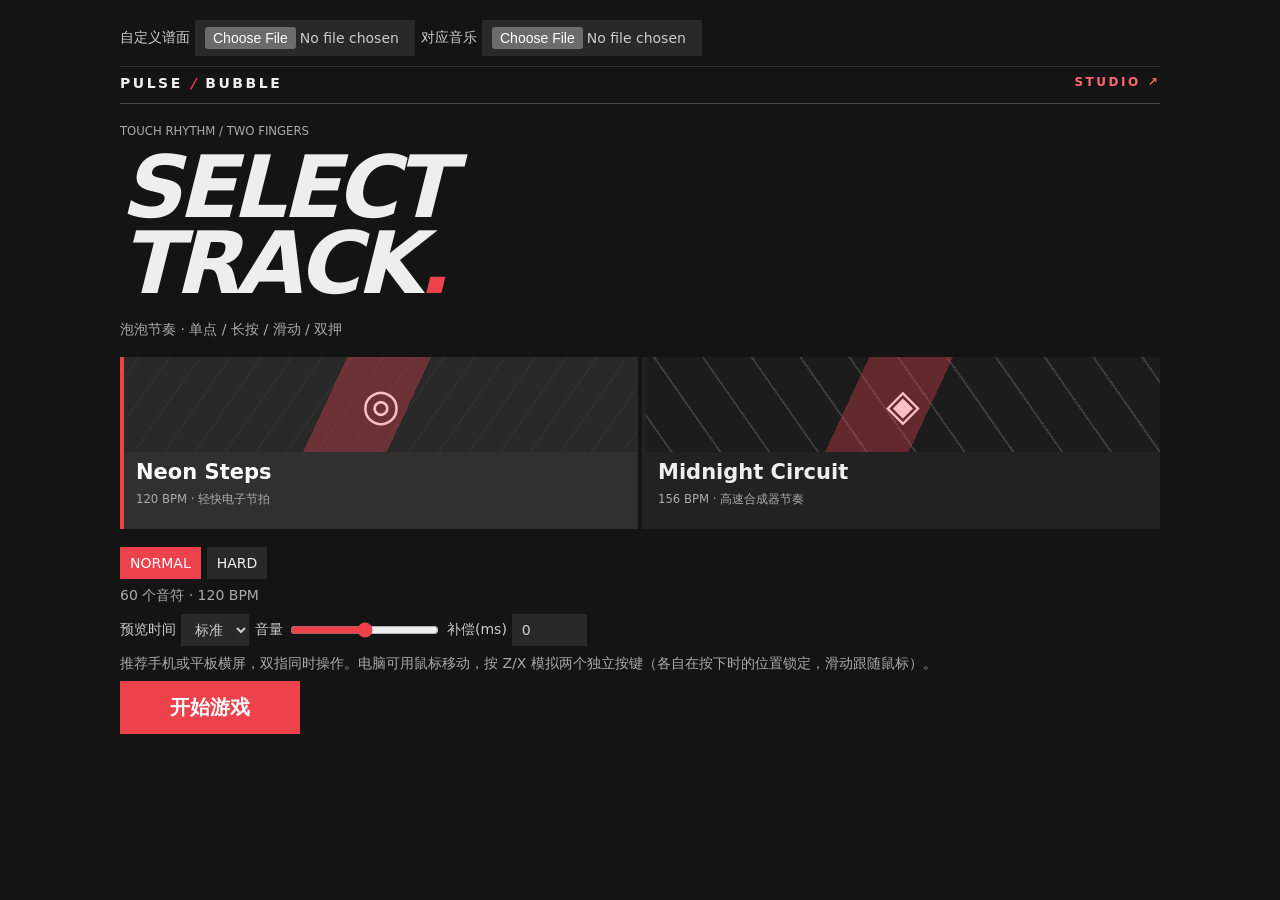
==== commit 02dc2c56: "Add files via upload" ====
--- a/index.html
+++ b/index.html
@@ -1,45 +1,4 @@
-<!doctype html><html lang="zh-CN"><meta charset="utf-8"><meta name="viewport" content="width=device-width, initial-scale=1, viewport-fit=cover"><title>Pulse Bubble Studio V3 · 录制编辑</title><style>
-*{box-sizing:border-box}body{margin:0;background:#101525;color:#e9edf8;font:14px system-ui}header,footer{padding:14px 20px;background:#1b2439;display:flex;gap:10px;align-items:center;flex-wrap:wrap}header strong{font-size:20px;margin-right:12px}button,input,select{font:inherit;color:inherit;background:#26344e;border:1px solid #455674;border-radius:6px;padding:7px}button{cursor:pointer}button:hover,.active{background:#6854c9}input[type=number]{width:85px}input[type=text]{width:145px}main{display:grid;grid-template-columns:minmax(400px,1fr) 310px;gap:12px;padding:12px}section,aside{background:#182136;border:1px solid #34425c;border-radius:9px;padding:12px}canvas{width:100%;display:block;background:#111a2b;touch-action:none}#field{aspect-ratio:16/9}#timeline{height:150px}#list{height:280px;overflow:auto}#list button{width:100%;text-align:left;margin:2px 0}label{display:inline-flex;gap:5px;align-items:center;margin:4px}p{color:#aab7d0}h3{margin:8px 0}#status{color:#a8d9ff}#seek{width:100%}.row{display:flex;gap:7px;flex-wrap:wrap;align-items:center} @media(max-width:850px){main{grid-template-columns:1fr}}
-body{height:100dvh;display:flex;flex-direction:column;overflow:hidden}header,footer{padding:7px 12px;flex:none}header strong{font-size:16px}main{flex:1;min-height:0;grid-template-columns:minmax(0,1fr) 300px;grid-template-rows:minmax(0,1fr);padding:7px;gap:7px}section,aside{padding:8px;min-height:0}section{display:flex;flex-direction:column;gap:4px;overflow:hidden}aside{overflow:auto}button,input,select{padding:4px 6px}label{margin:2px}#fieldWrap{flex:1;min-height:0;display:flex;align-items:center;justify-content:center;overflow:hidden;background:#0b1220}#field{width:auto;height:auto;max-width:100%;max-height:100%;aspect-ratio:16/9;object-fit:contain}#timeline{height:clamp(110px,21vh,220px);flex:none}#list{height:180px}h3{margin:5px 0}footer{font-size:12px} @media(max-width:850px){main{grid-template-columns:minmax(0,1fr) 220px}header strong{display:none}} #recPanel{background:#202c44;border:1px solid #465674;border-radius:6px;padding:4px 7px;flex:none;font-size:12px}#recPanel .row{gap:5px}#recPanel input[type=number]{width:65px}#recStart{background:#79394d}#recStop{background:#783b4e}#recInfo{color:#f1b8c5}button:disabled{opacity:.4;cursor:default}body.recording #fieldWrap{outline:2px solid #f16b87;outline-offset:-2px} 
-#mobileTools,#closeTools,#recSettings{display:none}#recOptions{display:contents}
-@media (max-width: 1000px) and (pointer:coarse), (max-width: 600px){
-html{height:100%;-webkit-text-size-adjust:100%;}body{height:100vh;height:100dvh;padding:env(safe-area-inset-top) env(safe-area-inset-right) env(safe-area-inset-bottom) env(safe-area-inset-left);font-size:13px;position:relative}header{flex-wrap:nowrap;overflow-x:auto;padding:4px;gap:5px;scrollbar-width:none}header strong{display:none}header button{white-space:nowrap;flex:none}button,select{min-height:34px}input,select{font-size:16px}input[type=number]{width:66px}input[type=text]{width:105px}#mobileTools,#closeTools,#recSettings{display:inline-block}main{display:block;flex:1;min-height:0;padding:4px;position:relative}section{height:100%;padding:4px;gap:3px}section>.row{flex-wrap:nowrap;overflow-x:auto;flex:none;white-space:nowrap;scrollbar-width:none;gap:4px}section>.row>*{flex-shrink:0}section>.row label{margin:0}aside{display:none;position:absolute;inset:4px;z-index:10;overflow:auto;overscroll-behavior:contain;background:#182136}body.toolsOpen aside{display:block}#closeTools{position:sticky;top:0;z-index:2;background:#6854c9;width:100%}#recOptions{display:none}body.recOptions #recOptions{display:flex;flex-wrap:wrap;gap:4px}#recInfo{display:block;font-size:11px;white-space:nowrap;overflow:hidden;text-overflow:ellipsis}#recPanel{padding:3px;position:relative}#recPanel .row{flex-wrap:wrap}#recPanel b{font-size:12px}#fieldWrap{min-height:60px}#timeline{height:clamp(76px,18dvh,160px)}#seek{margin:0;height:20px}footer{padding:3px 6px;max-height:42px;overflow:auto;font-size:11px}#gain{width:65px}body.recording #recOptions,body.recording #recSettings,body.recording #recStart,body.recording section>.row:first-child,body.recording section>.row:nth-child(2),body.recording #seek,body.recording section>.row:last-child{display:none}body.recording #timeline{height:65px}body.recording header{display:none}body.recording #fieldWrap{flex:1}body.recording aside{display:none}
-}
-@media (orientation:landscape) and (pointer:coarse) and (max-height:550px){section>.row:first-child{min-height:32px}#timeline{height:76px}#recInfo{display:none}body.recording #timeline{height:48px}body.recording section>.row:nth-last-child(3){display:none}footer{max-height:24px} }
-</style><header><button id="mobileTools" onclick="document.body.classList.toggle('toolsOpen')">工具 / 属性</button><strong>PULSE BUBBLE STUDIO V3.1</strong><button onclick="$('audioFile').click()">导入音乐</button><button onclick="$('jsonFile').click()">导入谱面</button><button onclick="save()">导出 JSON</button><button onclick="test()">试玩谱面</button><button onclick="undo()">撤销 Ctrl+Z</button><button onclick="redo()">重做</button><input hidden type=file id=audioFile><input hidden type=file id=jsonFile accept=".json"></header><main><section><div class=row><label>曲名 <input id=title value="Untitled" type=text></label><label>BPM <input id=bpm type=number min=1 value=120></label><label>首拍(ms) <input id=offset type=number value=0></label><label>难度 <select id=diff><option>NORMAL</option><option>HARD</option></select></label><label>吸附 <select id=snap><option value=1>1/4</option><option value=2 selected>1/8</option><option value=3>1/12</option><option value=4>1/16</option><option value=8>1/32</option><option value=0>关闭</option></select></label></div><div class=row><button id=play onclick="toggle()">播放 / 暂停 Space</button><button onclick="seek(0)">回到开头</button><button onclick="seek(time()-step())">上一格</button><button onclick="seek(time()+step())">下一格</button><label>速度 <select id=rate><option>.5</option><option>.75</option><option selected>1</option></select></label><label><input id=preview type=checkbox>自动演示</label><span id=clock></span></div><input id=seek type=range min=0 max=120 step=.001 value=0><div id="recPanel"><div class="row"><b>录制编辑</b><button id="recStart" onclick="startRec()">● 开始录制</button><button id="recStop" onclick="stopRec()" disabled>■ 停止</button><button id="recSettings" onclick="document.body.classList.toggle('recOptions')">录制设置</button><div id="recOptions"> <label>识别 <select id="recType"><option value="auto">自动</option><option value="tap">仅单点</option><option value="hold">仅长按</option><option value="slide">仅滑动</option></select></label><label>时间 <select id="recSnap"><option value="raw">原始时间</option><option value="grid">节拍吸附</option></select></label><label>补偿(ms)<input id="recOffset" type="number" value="0" min="-500" max="500" step="5"></label><label><input id="recExisting" type="checkbox">显示旧音符</label><button id="recQuant" onclick="quantRecorded()">选中音符吸附</button></div></div><span id="recInfo">从当前时间开始追加录制；点击、按住、拖动自动识别。支持双指；停止后选中本次音符。</span></div><div id=fieldWrap><canvas id=field width=960 height=540></canvas></div><div class=row><b>时间轴 / 波形</b><label>增益 <input id=gain type=range min=1 max=8 step=.5 value=2></label><label><input type=checkbox id=onsets checked>瞬态</label></div><canvas id=timeline width=1600 height=220></canvas><div class=row><label>显示范围 <select id=zoom><option>1</option><option>2</option><option selected>4</option><option>8</option><option>16</option><option>32</option></select>秒</label><span>点击时间轴定位；滚轮移动时间。</span></div></section><aside><button id="closeTools" onclick="document.body.classList.remove('toolsOpen')">返回画布</button><h3>节奏分析</h3><button onclick="detect()">自动识别 BPM / 首拍</button><div id=analysisStatus></div><div class=row><input id=newBpm type=number min=20 max=400 value=120><button onclick="addTempo()">当前时间加变速点</button></div><div id=tempos></div><h3>音符工具</h3><div class=row id=tools><button data-type=select>选择 V</button><button data-type=tap class=active>单点 1</button><button data-type=hold>长按 2</button><button data-type=slide>直线 3</button><button data-type=poly>折线 4</button><button data-type=curve>曲线 5</button><button data-type=box>框选 B</button></div><label>持续拍数 <input id=len type=number min=.125 step=.125 value=2></label><label>滑条段数 <input id=repeatCount type=number min=1 max=16 value=1></label><button onclick="finishPath()">完成滑条 Enter</button><small>折线/曲线：依次点击节点，Enter 完成。往返次数为2即去回。</small><h3>当前音符</h3><div id=props></div><div class=row><button onclick="duplicate()">复制到下一格</button><button onclick="copyGroup()">复制 Ctrl+C</button><button onclick="pasteGroup()">粘贴 Ctrl+V</button><button onclick="mirror('x')">水平镜像</button><button onclick="mirror('y')">垂直镜像</button><button onclick="remove()">删除 Del</button></div><h3>音符列表 <span id=count></span></h3><div id=list></div><p id=warnings></p></aside></main><footer><span id=status>请导入音乐，设置 BPM 和首拍，然后开始制谱。</span></footer><script>
-let recActive=false,recStarting=false,recAdded=[],recPointers=new Map(),recEffects=[],recConfig=null,recBefore=null;
-const $=id=>document.getElementById(id),field=$('field'),timeline=$('timeline'),g=field.getContext('2d'),h=timeline.getContext('2d'),audio=new Audio(),colors={tap:'#70caff',hold:'#ffbf70',slide:'#bc9aff'};let notes=[],selected=null,mode='tap',cursor=0,playing=false,anchor=0,wall=0,file=null,url=null,wave=[],history=[],future=[],drag=null;const clamp=(v,a,b)=>Math.max(a,Math.min(b,v)),round=v=>Math.round(v*1000)/1000;let tempos=[],multi=new Set(),clipboard=[],pending=null,box=null,decoded=null,peaks=null,onset=[];function segments(){return [{t:(+$('offset').value||0)/1000,bpm:clamp(+$('bpm').value||120,20,400)},...tempos].sort((a,b)=>a.t-b.t)}function seg(t){let a=segments();return a.filter(s=>s.t<=t+1e-7).at(-1)||a[0]}function step(t=time()){return 60/seg(t).bpm/(+$('snap').value||1)}function quant(t){if(!+$('snap').value)return round(Math.max(0,t));let a=segments(),s=seg(t),q=step(t),v=s.t+Math.round((t-s.t)/q)*q,next=a.find(z=>z.t>s.t);if(next&&Math.abs(next.t-t)<Math.abs(v-t))v=next.t;return round(Math.max(0,v))}function advance(t,beats){let a=segments();while(beats>1e-8){let s=seg(t),q=60/s.bpm,next=a.find(z=>z.t>t+1e-7),avail=next?(next.t-t)/q:Infinity;if(beats<=avail)return t+beats*q;beats-=avail;t=next.t}return t}function addTempo(){let t=quant(time()),b=clamp(+$('newBpm').value||120,20,400);checkpoint();if(t<=(+$('offset').value||0)/1000){$('bpm').value=b}else{tempos=tempos.filter(s=>Math.abs(s.t-t)>.001);tempos.push({t,bpm:b});tempos.sort((a,b)=>a.t-b.t)}refresh()}function tempoUI(){let el=$('tempos');el.replaceChildren();for(let s of tempos){let row=document.createElement('div'),b=document.createElement('button');let ti=document.createElement('input'),bi=document.createElement('input');ti.type=bi.type='number';ti.step='.001';ti.value=s.t;bi.value=s.bpm;ti.title='变速点时间（秒）';bi.title='BPM';ti.onchange=()=>{let v=+ti.value;if(!Number.isFinite(v)||v<=(+$('offset').value||0)/1000||tempos.some(q=>q!==s&&Math.abs(q.t-v)<.001)){refresh();return}checkpoint();s.t=v;refresh()};bi.onchange=()=>{checkpoint();s.bpm=clamp(+bi.value||120,20,400);refresh()};row.append(ti,bi);b.textContent='删除';b.onclick=()=>{checkpoint();tempos=tempos.filter(x=>x!==s);refresh()};row.append(b);el.append(row)}}function time(){return playing?(file?audio.currentTime:anchor+(performance.now()-wall)/1000*+$('rate').value):cursor}function maxTime(){return Math.max(1,file&&Number.isFinite(audio.duration)?audio.duration:120,...notes.map(n=>n.end+1))}function seek(t){cursor=clamp(t,0,maxTime());anchor=cursor;wall=performance.now();if(file)audio.currentTime=Math.min(cursor,audio.duration||cursor);$('seek').value=cursor}function pause(){cursor=time();playing=false;audio.pause();$('play').textContent='播放 / 暂停 Space'}async function toggle(){if(playing){pause();return}anchor=cursor;wall=performance.now();if(file){audio.currentTime=cursor;audio.playbackRate=+$('rate').value;try{await audio.play()}catch(e){msg('无法播放：'+(e.message||e.name)+'；请重新选择音乐后点击播放');return}}playing=true;$('play').textContent='暂停 Space'}audio.onended=pause;$('rate').onchange=()=>{let t=time();anchor=t;wall=performance.now();audio.playbackRate=+$('rate').value};$('seek').oninput=e=>seek(+e.target.value);function msg(s){$('status').textContent=s}function snapshot(){return JSON.stringify({notes,tempos,bpm:$('bpm').value,offset:$('offset').value})}function checkpoint(){history.push(snapshot());if(history.length>150)history.shift();future=[]}function undo(){if(!history.length)return;future.push(snapshot());restore(history.pop());refresh()}function redo(){if(!future.length)return;history.push(snapshot());restore(future.pop());refresh()}function restore(v){let d=JSON.parse(v);notes=d.notes;tempos=d.tempos;$('bpm').value=d.bpm;$('offset').value=d.offset;selected=null;multi.clear();pending=null}function normalize(){notes.sort((a,b)=>a.t-b.t);notes.forEach((n,i)=>{n.id=i+1;n.pair=null});let p=0;for(let i=0;i<notes.length;){let j=i+1;while(j<notes.length&&Math.abs(notes[j].t-notes[i].t)<.001)j++;if(j-i>1){p++;for(let k=i;k<j;k++)notes[k].pair=p}i=j}}function refresh(){normalize();tempoUI();$('count').textContent=notes.length; $('list').replaceChildren();for(let n of notes){let b=document.createElement('button');b.textContent=`${n.id} · ${n.t.toFixed(3)}s · ${n.type.toUpperCase()}${n.pair?' · 双押':''}`;b.style.color=colors[n.type];b.classList.toggle('active',n===selected||multi.has(n));b.onclick=e=>{if(e.ctrlKey||e.shiftKey){if(multi.has(n))multi.delete(n);else multi.add(n);selected=n}else{multi.clear();selected=n;seek(n.t)}refresh()};$('list').append(b)}let props=$('props');props.replaceChildren();if(selected){for(let [k,label] of Object.entries({t:'起点秒',end:'终点秒',x:'X',y:'Y',ex:'终点X',ey:'终点Y'})){if((k==='ex'||k==='ey')&&selected.type!=='slide'||k==='end'&&selected.type==='tap')continue;let l=document.createElement('label'),i=document.createElement('input');l.textContent=label;i.type='number';i.step=k==='t'||k==='end'?'.001':'1';i.value=selected[k];i.onchange=()=>{if(!Number.isFinite(+i.value))return;checkpoint();let n=selected,v=+i.value;if(k==='t'){let d=n.end-n.t;n.t=Math.max(0,v);n.end=n.t+d}else if(k==='end')n.end=Math.max(n.t+.05,v);else n[k]=clamp(v,36,k==='x'||k==='ex'?924:504);refresh()};l.append(i);props.append(l)}}else props.textContent='尚未选择音符';if(multi.size)props.append(document.createTextNode(' 已框选 '+multi.size+' 个音符'));if(selected?.type==='slide'){let l=document.createElement('label'),i=document.createElement('input');l.textContent='往返段数';i.type='number';i.min=1;i.max=16;i.value=selected.repeat||1;i.onchange=()=>{checkpoint();selected.repeat=clamp(Math.round(+i.value||1),1,16);refresh()};l.append(i);props.append(l)}let events=[];for(let n of notes){events.push([n.t,1],[Math.max(n.t+.035,n.end),-1])}events.sort((a,b)=>a[0]-b[0]||a[1]-b[1]);let active=0,peak=0;for(let e of events){active+=e[1];peak=Math.max(active,peak)}$('warnings').textContent=peak>2?'警告：存在可能需要超过两指的时间重叠。':'双指占用检查：未发现超过两指的重叠。';$('seek').max=maxTime()}
-function group(){return multi.size?[...multi]:selected?[selected]:[]}function remove(){let a=group();if(!a.length)return;checkpoint();notes=notes.filter(n=>!a.includes(n));selected=null;multi.clear();refresh()}function copyGroup(){clipboard=JSON.parse(JSON.stringify(group()));msg('已复制 '+clipboard.length+' 个音符')}function pasteGroup(){if(!clipboard.length)return;checkpoint();let d=quant(time())-Math.min(...clipboard.map(n=>n.t));multi.clear();for(let n of JSON.parse(JSON.stringify(clipboard))){n.t=round(n.t+d);n.end=round(n.end+d);notes.push(n);multi.add(n);selected=n}refresh()}function duplicate(){copyGroup();if(!clipboard.length)return;seek(quant(Math.min(...clipboard.map(n=>n.t))+step(Math.min(...clipboard.map(n=>n.t)))));pasteGroup()}function mirror(k){let a=group();if(!a.length)return;checkpoint();let m=k==='x'?960:540;for(let n of a){n[k]=m-n[k];n['e'+k]=m-n['e'+k];for(let p of n.path||[])p[k]=m-p[k]}refresh()}function setMode(m){if(pending&&m!==mode){msg("未完成滑条已取消");pending=null}mode=m;document.querySelectorAll('[data-type]').forEach(b=>b.classList.toggle('active',b.dataset.type===m))}document.querySelectorAll('[data-type]').forEach(b=>b.onclick=()=>setMode(b.dataset.type));function xy(e,c){let r=c.getBoundingClientRect();return{x:(e.clientX-r.left)*c.width/r.width,y:(e.clientY-r.top)*c.height/r.height}}function hit(p){return [...notes].reverse().find(n=>Math.abs(n.t-quant(time()))<.035&&(Math.hypot(n.x-p.x,n.y-p.y)<40||n.type==='slide'&&Math.hypot(n.ex-p.x,n.ey-p.y)<30))}function point(p){return {x:clamp(p.x,36,924),y:clamp(p.y,36,504)}}function makeNote(p,type){let t=quant(time()),d=type==='tap'?t:advance(t,Math.max(.125,+$('len').value||2));return {t,end:round(d),type,x:p.x,y:p.y,ex:p.x,ey:p.y,path:[],repeat:clamp(Math.round(+$('repeatCount').value||1),1,16)}}function finishPath(){if(!pending)return;if(pending.points.length<2){msg('至少添加两个节点');return}checkpoint();let n=pending.n,pts=pending.points;n.path=pts.slice(1,-1);n.ex=pts.at(-1).x;n.ey=pts.at(-1).y;notes.push(n);selected=n;multi.clear();pending=null;refresh()}field.onpointerdown=e=>{if(playing||$('preview').checked)return;let p=point(xy(e,field)),n=hit(p);if(e.button===2){if(pending){finishPath();return}if(n){multi.clear();selected=n;remove()}return}if(mode==='box'){box={a:p,b:p,add:e.ctrlKey};field.setPointerCapture(e.pointerId);return}if(mode==='poly'||mode==='curve'){if(!pending){let n=makeNote(p,'slide');n.curve=mode;pending={n,points:[p]}}else pending.points.push(p);return}if(n&&mode==='select'){if(e.ctrlKey){if(multi.has(n))multi.delete(n);else multi.add(n);selected=n;refresh();return}multi.clear();selected=n;checkpoint();drag={n,endpoint:n.type==='slide'&&Math.hypot(n.ex-p.x,n.ey-p.y)<30}}else if(mode!=='select'){checkpoint();n=makeNote(p,mode);notes.push(n);multi.clear();selected=n;drag={n,endpoint:mode==='slide'}}else{selected=null;multi.clear()}if(drag)field.setPointerCapture(e.pointerId);refresh()};field.onpointermove=e=>{let p=point(xy(e,field));if(box){box.b=p;return}if(!drag)return;let n=drag.n;if(drag.endpoint){n.ex=p.x;n.ey=p.y}else{let dx=p.x-n.x,dy=p.y-n.y;n.ex=clamp(n.ex+dx,36,924);n.ey=clamp(n.ey+dy,36,504);for(let q of n.path||[]){q.x=clamp(q.x+dx,36,924);q.y=clamp(q.y+dy,36,504)}n.x=p.x;n.y=p.y}};field.onpointerup=field.onpointercancel=()=>{if(box){if(!box.add)multi.clear();let {a,b}=box;for(let n of notes)if(Math.abs(n.t-quant(time()))<.035||n.t<=time()&&n.end>=time()){if(n.x>=Math.min(a.x,b.x)&&n.x<=Math.max(a.x,b.x)&&n.y>=Math.min(a.y,b.y)&&n.y<=Math.max(a.y,b.y))multi.add(n)}selected=[...multi].at(-1)||null;box=null}drag=null;refresh()};field.oncontextmenu=e=>e.preventDefault();function route(n){let pts=[{x:n.x,y:n.y},...(n.path||[]),{x:n.ex,y:n.ey}];if(n.curve==='curve'&&pts.length>2){let out=[];for(let i=0;i<pts.length-1;i++){let a=pts[Math.max(0,i-1)],b=pts[i],c=pts[i+1],d=pts[Math.min(pts.length-1,i+2)];for(let j=0;j<20;j++){let t=j/20;let f=k=>.5*((2*b[k])+(-a[k]+c[k])*t+(2*a[k]-5*b[k]+4*c[k]-d[k])*t*t+(-a[k]+3*b[k]-3*c[k]+d[k])*t*t*t);out.push({x:f('x'),y:f('y')})}}out.push(pts.at(-1));return out}return pts}function pathTarget(n,f){let pts=route(n),r=Math.max(1,n.repeat||1),v=Math.max(0,Math.min(1,f))*r,k=Math.min(r-1,Math.floor(v)),u=v-k;if(k%2)u=1-u;let lens=pts.slice(1).map((p,i)=>Math.hypot(p.x-pts[i].x,p.y-pts[i].y)),dist=u*lens.reduce((a,b)=>a+b,0);for(let i=0;i<lens.length;i++){if(dist<=lens[i]||i===lens.length-1){let q=lens[i]?Math.min(1,dist/lens[i]):0;return {x:pts[i].x+(pts[i+1].x-pts[i].x)*q,y:pts[i].y+(pts[i+1].y-pts[i].y)*q}}dist-=lens[i]}return pts[0]}function strokeRoute(g,n,c,w){let pts=route(n);g.beginPath();g.moveTo(pts[0].x,pts[0].y);for(let p of pts.slice(1))g.lineTo(p.x,p.y);g.strokeStyle=c;g.lineWidth=w;g.lineCap='round';g.lineJoin='round';g.stroke()}
-function circle(x,y,r,c,fill){g.beginPath();g.arc(x,y,r,0,Math.PI*2);if(fill){g.fillStyle=fill;g.fill()}g.strokeStyle=c;g.lineWidth=3;g.stroke()}function line(a,b,c,d,col,w){g.beginPath();g.moveTo(a,b);g.lineTo(c,d);g.strokeStyle=col;g.lineWidth=w;g.lineCap='round';g.stroke()}function render(){let t=time(),pre=playing||$('preview').checked,qt=quant(t);g.fillStyle='#111a2b';g.fillRect(0,0,960,540);g.fillStyle='#35415a';for(let x=40;x<960;x+=40)for(let y=40;y<540;y+=40)g.fillRect(x,y,2,2);let visible=notes.filter(n=>(!recActive||$('recExisting').checked||recAdded.includes(n))&&(pre?n.t-t<=1.25&&n.end>=t:Math.abs(n.t-qt)<.035||n===selected||multi.has(n)||n.t<qt&&n.end>qt));for(let n of visible)for(let m of visible)if(n.pair&&n.pair===m.pair&&n.id<m.id)line(n.x,n.y,m.x,m.y,'#ffffff55',2);for(let n of [...visible].reverse()){let c=colors[n.type],f=n.type==='slide'&&pre?clamp((t-n.t)/(n.end-n.t),0,1):0,pos=n.type==='slide'?pathTarget(n,f):n,x=pos.x,y=pos.y;if(n.type==='slide'){strokeRoute(g,n,c+'33',72);strokeRoute(g,n,c,2);circle(n.ex,n.ey,36,c)}circle(x,y,36,c,'#202c46');if((n===selected||multi.has(n))&&!pre)circle(x,y,42,'#fff');if(pre&&t<n.t)circle(x,y,36+(n.t-t)/1.25*85,c);if(pre&&n.type!=='tap'&&t>=n.t){g.beginPath();g.arc(x,y,43,-Math.PI/2,-Math.PI/2+Math.PI*2*clamp((t-n.t)/(n.end-n.t),0,1));g.strokeStyle='#fff';g.stroke()}g.fillStyle='#fff';g.textAlign='center';g.font='bold 22px system-ui';g.fillText(n.id,x,y+4);g.font='12px system-ui';g.fillText(n.type.toUpperCase(),x,y+21)}if(pending){let pts=pending.points;for(let i=1;i<pts.length;i++)line(pts[i-1].x,pts[i-1].y,pts[i].x,pts[i].y,'#bc9aff',4);for(let p of pts)circle(p.x,p.y,12,'#fff')}if(box){g.strokeStyle='#fff';g.strokeRect(box.a.x,box.a.y,box.b.x-box.a.x,box.b.y-box.a.y)}if(typeof drawRec==='function')drawRec(t);drawTimeline(t);$('clock').textContent=t.toFixed(3)+' s / 第 '+seg(t).bpm+' BPM';$('seek').value=t;if(playing&&t>=maxTime())pause();requestAnimationFrame(render)}
-function bounds(t){let span=+$('zoom').value;return [Math.max(0,t-span*.35),span]}function drawTimeline(t){let [a,s]=bounds(t),W=timeline.width,H=timeline.height,X=v=>(v-a)/s*W;h.fillStyle='#101827';h.fillRect(0,0,W,H);let gain=+$('gain').value; if(peaks){h.strokeStyle='#78b5e8';h.beginPath();for(let x=0;x<W;x++){let i=Math.max(0,Math.floor((a+x*s/W)*1000)),j=Math.min(peaks.length,Math.ceil((a+(x+1)*s/W)*1000));let v=0;for(let k=i;k<j;k++)v=Math.max(v,peaks[k]);v=Math.min(1,v*gain);h.moveTo(x,85-v*57);h.lineTo(x,85+v*57)}h.stroke()}if($('onsets').checked){h.fillStyle='#f8ba65aa';for(let o of onset)if(o.t>=a&&o.t<=a+s)h.fillRect(X(o.t),26,2,Math.min(22,5+o.v*15))}let ss=segments();for(let z=0;z<ss.length;z++){let b=ss[z],end=ss[z+1]?.t??Infinity,div=+$('snap').value||1,q=60/b.bpm/div;for(let i=Math.floor((Math.max(a,z?b.t:a)-b.t)/q);b.t+i*q<=Math.min(a+s,end);i++){let tt=b.t+i*q;if(z&&tt<b.t-1e-6)continue;let x=X(tt),major=i%(div*4)===0,beat=i%div===0;h.strokeStyle=major?'#ffd488':beat?'#829dc4':'#384961';h.lineWidth=major?2:1;h.beginPath();h.moveTo(x,20);h.lineTo(x,H);h.stroke();if(beat){h.fillStyle=major?'#ffd488':'#bacce4';h.font='15px system-ui';h.fillText(tt.toFixed(3),x+3,17)}}if(b.t>=a&&b.t<a+s){h.fillStyle='#ff77af';h.fillRect(X(b.t),0,3,H);h.fillText(b.bpm+' BPM',X(b.t)+5,45)}}h.fillStyle='#18233a';h.fillRect(0,149,W,58);for(let n of notes){if(n.end<a||n.t>a+s)continue;let y=153+(n.pair?n.id%2*25:0);h.fillStyle=colors[n.type];h.fillRect(X(n.t)-3,y,Math.max(7,X(n.end)-X(n.t)),20);if(n===selected||multi.has(n)){h.strokeStyle='#fff';h.strokeRect(X(n.t)-4,y-1,Math.max(9,X(n.end)-X(n.t)+2),22)}}if(tlDrag){h.fillStyle='#bc9aff44';h.fillRect(X(Math.min(tlDrag.a,tlDrag.b)),149,Math.abs(X(tlDrag.b)-X(tlDrag.a)),58);h.strokeStyle='#bc9aff';h.strokeRect(X(Math.min(tlDrag.a,tlDrag.b)),149,Math.abs(X(tlDrag.b)-X(tlDrag.a)),58)}h.fillStyle='#fff';h.fillRect(X(t),0,2,H);h.font='13px system-ui';h.fillText(a.toFixed(2)+'s',4,H-2)}let tlDrag=null;timeline.onpointerdown=e=>{let [a,s]=bounds(time()),p=xy(e,timeline),t=a+p.x/timeline.width*s;if(mode==='box'&&p.y>145){tlDrag={a:t,b:t,base:a,span:s,add:e.ctrlKey};timeline.setPointerCapture(e.pointerId);return}let n=notes.find(n=>Math.abs(n.t-t)<s/timeline.width*10&&p.y>149);if(n){if(e.ctrlKey){multi.add(n);selected=n}else{multi.clear();selected=n;seek(n.t)}refresh()}else seek(quant(t))};timeline.onpointermove=e=>{if(tlDrag){let p=xy(e,timeline);tlDrag.b=tlDrag.base+p.x/timeline.width*tlDrag.span;msg('框选时间 '+Math.min(tlDrag.a,tlDrag.b).toFixed(3)+' – '+Math.max(tlDrag.a,tlDrag.b).toFixed(3))}};timeline.onpointerup=()=>{if(!tlDrag)return;let {a,b,add}=tlDrag;if(!add)multi.clear();for(let n of notes)if(n.t>=Math.min(a,b)&&n.t<=Math.max(a,b))multi.add(n);selected=[...multi].at(-1)||null;tlDrag=null;refresh()};timeline.onwheel=e=>{e.preventDefault();if(e.ctrlKey){let z=$('zoom');z.selectedIndex=clamp(z.selectedIndex+Math.sign(e.deltaY),0,z.options.length-1)}else seek(quant(time()+Math.sign(e.deltaY)*step()))};document.addEventListener('keydown',e=>{if(['INPUT','SELECT','TEXTAREA'].includes(e.target.tagName))return;if(e.code==='Space'){e.preventDefault();toggle()}else if(e.ctrlKey&&e.key==='z'){e.preventDefault();undo()}else if(e.ctrlKey&&e.key==='y'){e.preventDefault();redo()}else if(e.ctrlKey&&e.key==='c'){e.preventDefault();copyGroup()}else if(e.ctrlKey&&e.key==='v'){e.preventDefault();pasteGroup()}else if(e.key==='Enter'){finishPath()}else if(e.key==='Escape'){pending=null}else if(e.key==='Delete')remove();else if(e.key==='ArrowRight')seek(quant(time()+step()));else if(e.key==='ArrowLeft')seek(quant(time()-step()));else if(['1','2','3','4','5','v','b'].includes(e.key))setMode({'1':'tap','2':'hold','3':'slide','4':'poly','5':'curve',v:'select',b:'box'}[e.key])});
-let importSerial=0;function readMusic(f){return new Promise((resolve,reject)=>{let r=new FileReader();r.onload=()=>resolve(r.result);r.onerror=()=>reject(r.error||Error('文件读取失败'));r.readAsArrayBuffer(f)})}function decodeMusic(c,buf){return new Promise((resolve,reject)=>{try{let p=c.decodeAudioData(buf,resolve,reject);if(p&&p.then)p.then(resolve,reject)}catch(e){reject(e)}})}
-$('audioFile').onchange=async e=>{let f=e.target.files[0];e.target.value='';if(!f)return;if(recActive||recStarting)return;let serial=++importSerial;pause();file=f;decoded=null;peaks=null;onset=[];let old=url;audio.removeAttribute('src');audio.load();if(old)URL.revokeObjectURL(old);let ext=f.name.split('.').pop().toLowerCase(),mime={mp3:'audio/mpeg',wav:'audio/wav',m4a:'audio/mp4',aac:'audio/aac',mp4:'audio/mp4',ogg:'audio/ogg',flac:'audio/flac'}[ext]||f.type||'application/octet-stream';url=URL.createObjectURL(new Blob([f],{type:mime}));audio.preload='auto';audio.setAttribute('playsinline','');audio.onloadedmetadata=()=>{if(serial!==importSerial)return;seek(0);refresh();msg('音乐已载入：'+f.name+'，点击播放试听')};audio.onerror=()=>{if(serial===importSerial)msg('无法播放此文件（媒体错误 '+(audio.error?.code||'未知')+'），请确认文件已下载到本机且格式正确')};audio.src=url;audio.load();$('title').value=f.name.replace(/\.[^.]+$/,'');msg('正在读取 '+f.name+' …');let c;try{let C=window.AudioContext||window.webkitAudioContext;if(!C)throw Error('浏览器不支持音频分析');c=new C();let b=await decodeMusic(c,await readMusic(f));if(serial!==importSerial)return;decoded=b;let channels=Array.from({length:b.numberOfChannels},(_,i)=>b.getChannelData(i)),sr=b.sampleRate;peaks=new Float32Array(Math.ceil(b.duration*1000)+1);for(let i=0;i<b.length;i++){let k=Math.floor(i/sr*1000);for(let ch of channels)peaks[k]=Math.max(peaks[k],Math.abs(ch[i]));if(i%1000000===0){await new Promise(r=>setTimeout(r,0));if(serial!==importSerial)return}}detect();msg('音乐及波形已载入：'+f.name)}catch(err){if(serial===importSerial)msg('音频分析失败：'+(err.message||err.name||'解码失败')+'；若可以播放，仍可手动制谱')}finally{if(c)try{await c.close()}catch(_){}}};function detect(){if(!decoded){msg('请先导入音乐');return}let b=decoded,sr=b.sampleRate,a=b.getChannelData(0),hop=Math.max(1,Math.round(sr*.01)),N=Math.floor(a.length/hop),env=new Float32Array(N),flux=new Float32Array(N),prev=0;for(let i=0;i<N;i++){let low=0,high=0;for(let j=i*hop;j<(i+1)*hop;j++){let v=a[j];low+=v*v;high+=(v-prev)**2;prev=v}env[i]=Math.log1p(100*Math.sqrt(low/hop))+Math.log1p(100*Math.sqrt(high/hop));if(i)flux[i]=Math.max(0,env[i]-env[i-1])}if(N<100){$('analysisStatus').textContent="音乐太短，无法可靠识别";return}let avg=flux.reduce((s,v)=>s+v,0)/N;onset=[];for(let i=2;i<N-2;i++)if(flux[i]>avg*1.7&&flux[i]>=flux[i-1]&&flux[i]>=flux[i+1])onset.push({t:i*hop/sr,v:flux[i]});if(onset.length<5){$('analysisStatus').textContent='节拍不明显，请手动设置';return}let best=-Infinity,period=.5;for(let lag=27;lag<=100;lag++){let sum=0,norm=0;for(let i=lag;i<N;i++){sum+=flux[i]*flux[i-lag];norm+=flux[i]*flux[i]}let score=sum/(norm||1)*(1-.001*Math.abs(lag-50));if(score>best){best=score;period=lag*hop/sr}}let bpm=60/period; // refine period and phase using onset alignment
-let bestFit=-Infinity,phase=0;for(let d=-1;d<=1;d+=.05){let p=60/(bpm+d),re=0,im=0;for(let o of onset){let v=2*Math.PI*o.t/p;re+=Math.cos(v)*o.v;im+=Math.sin(v)*o.v}let score=Math.hypot(re,im);if(score>bestFit){bestFit=score;period=p;phase=(Math.atan2(im,re)/(2*Math.PI)*p+p)%p}}let first=onset.find(o=>Math.abs(((o.t-phase+period/2)%period+period)%period-period/2)<.045);let offset=first?phase+Math.round((first.t-phase)/period)*period:phase;checkpoint();$('bpm').value=(60/period).toFixed(2);$('offset').value=Math.round(offset*1000);$('analysisStatus').textContent='估计 '+$('bpm').value+' BPM / 首拍 '+$('offset').value+'ms（需人工核对；可能半拍或倍速）';refresh()}function data(){normalize();return {format:'pulse-bubble-v2',tempos:tempos.map(s=>({...s})),name:$('title').value,bpm:+$('bpm').value||120,difficulty:$('diff').value,offsetMs:+$('offset').value||0,audioName:file?.name||'',notes:notes.map(({id,t,end,x,y,ex,ey,type,pair,path,curve,repeat})=>({id,t:round(t),end:round(end),x:round(x),y:round(y),ex:round(ex),ey:round(ey),type,pair,path,curve,repeat}))}}function save(){let a=document.createElement('a'),u=URL.createObjectURL(new Blob([JSON.stringify(data(),null,2)],{type:'application/json'}));a.href=u;a.download=($('title').value||'chart')+'.json';a.click();setTimeout(()=>URL.revokeObjectURL(u),1000)}$('jsonFile').onchange=async e=>{try{let d=JSON.parse(await e.target.files[0].text());if(!Array.isArray(d.notes)||!d.notes.every(n=>['tap','hold','slide'].includes(n.type)&&[n.t,n.end,n.x,n.y,n.ex,n.ey].every(Number.isFinite)&&n.t>=0&&n.end>=n.t&&(n.type==='tap'||n.end>n.t)))throw Error('谱面格式不正确');checkpoint();notes=d.notes;tempos=Array.isArray(d.tempos)?d.tempos.filter(s=>Number.isFinite(s.t)&&Number.isFinite(s.bpm)&&s.bpm>=20&&s.bpm<=400):[];multi.clear();selected=null;$('title').value=d.name||'Untitled';$('bpm').value=d.bpm||120;$('offset').value=d.offsetMs||0;$('diff').value=d.difficulty==='HARD'?'HARD':'NORMAL';refresh();msg('谱面已载入，请另行导入对应音乐。')}catch(e){msg(e.message)}};async function test(){if(!notes.length){msg('请先添加音符');return}pause();let w=window.open('','_blank');if(!w){msg('请允许弹出窗口');return}let payload=data();if(file){payload.audioData=await new Promise((resolve,reject)=>{let r=new FileReader();r.onload=()=>resolve(r.result);r.onerror=reject;r.readAsDataURL(file)})}let html=PLAYER.replace('/*CUSTOM_PAYLOAD*/',()=> 'window.initialChart='+JSON.stringify(payload).replace(/</g,'\\u003c')+';');w.document.open();w.document.write(html);w.document.close()}new ResizeObserver(()=>{let w=$('fieldWrap').clientWidth,h=$('fieldWrap').clientHeight,s=Math.min(w/960,h/540);field.style.width=960*s+'px';field.style.height=540*s+'px'}).observe($('fieldWrap'));refresh();render();
-
-const PLAYER="<!doctype html><html lang=\"zh-CN\"><meta charset=\"utf-8\"><meta name=\"viewport\" content=\"width=device-width,initial-scale=1,maximum-scale=1,user-scalable=no\"><title>Pulse Bubble</title><style>\n*{box-sizing:border-box}body{margin:0;background:#0b1020;color:#eaf0ff;font:16px system-ui,sans-serif}main{max-width:1100px;margin:auto;padding:32px}h1{font-size:44px;letter-spacing:4px;margin:10px 0}small,p{color:#a1afca}button,select,input{font:inherit}button{background:#283650;color:white;border:1px solid #465877;border-radius:10px;padding:12px 20px;cursor:pointer}button:hover,button.active{background:#6854c9;border-color:#b0a0ff}button.primary{background:#7659e8}.songs{display:grid;grid-template-columns:repeat(2,1fr);gap:16px;margin:28px 0}.song,.panel{background:#151e32;border:1px solid #34415b;border-radius:16px;padding:24px}.song.active{border:2px solid #ad96ff}.song h2{margin:8px 0}.cover{height:110px;border-radius:10px;background:linear-gradient(120deg,#283a78,#a14d9a);display:grid;place-items:center;font-size:48px}.song:nth-child(2) .cover{background:linear-gradient(120deg,#114b62,#38aa87)}.row{display:flex;gap:12px;align-items:center;flex-wrap:wrap}.between{justify-content:space-between}.hide{display:none!important}canvas{width:100%;height:auto;background:#111a2b;border:1px solid #38465e;border-radius:14px}.stats{display:flex;justify-content:space-between;gap:10px;margin:16px 0}.stats strong{font-size:28px;display:block;font-variant-numeric:tabular-nums}.keys{display:flex;justify-content:center;gap:10px;margin:16px}.keys button{font-size:26px;min-width:70px;touch-action:none;user-select:none}.keys button.down{background:#ae84ff;color:#101525}.bar{height:6px;background:#28344b;border-radius:6px;overflow:hidden}.bar i{display:block;height:100%;background:#aa8bff;width:0}.results{display:grid;grid-template-columns:repeat(4,1fr);gap:10px}.results div{padding:16px;background:#202b42;border-radius:10px}.big{font-size:56px;font-weight:800;margin:12px 0}label{color:#aab8d0} @media(max-width:600px){main{padding:14px}.songs{grid-template-columns:1fr}.results{grid-template-columns:1fr 1fr}.stats strong{font-size:20px}}\nbody{overscroll-behavior:none}canvas{touch-action:none;user-select:none;display:block;max-height:70dvh;object-fit:contain;background:#101729}.stats{margin:8px 0} #game h2{margin:0} @media(max-height:550px){main{padding:6px 14px}canvas{max-height:72dvh}.stats strong{font-size:18px}.stats{margin:3px 0}#game p{display:none}} </style><main>\n<section id=\"menu\"><div class=\"row\"><label>自定义谱面 <input type=\"file\" id=\"customJson\" accept=\".json\"></label><label>对应音乐 <input type=\"file\" id=\"customAudio\" accept=\"audio/*\"></label></div><p id=\"customStatus\"></p><small>TOUCH RHYTHM / TWO FINGERS</small><h1>PULSE BUBBLE</h1><p>泡泡节奏 · 单点 / 长按 / 滑动 / 双押</p><div class=\"songs\" id=\"songs\"></div><div class=\"row\"><button id=\"easy\" onclick=\"difficulty=0;renderMenu()\">NORMAL</button><button id=\"hard\" onclick=\"difficulty=1;renderMenu()\">HARD</button></div><p id=\"info\"></p><div class=\"row\"><label>预览时间 <select id=\"speed\"><option value=\"1.8\">慢</option><option value=\"1.25\" selected>标准</option><option value=\".85\">快</option></select></label><label>音量 <input id=\"volume\" type=\"range\" min=\"0\" max=\"100\" value=\"50\"></label><label>补偿(ms) <input id=\"offset\" type=\"number\" value=\"0\" min=\"-300\" max=\"300\" style=\"width:75px\"></label></div><p>推荐手机或平板横屏，双指同时操作。电脑可用鼠标移动，按 Z/X 模拟两个独立按键（各自在按下时的位置锁定，滑动跟随鼠标）。</p><button class=\"primary\" onclick=\"start()\">开始游戏</button></section>\n<section id=\"game\" class=\"hide\"><div class=\"row between\"><small id=\"track\"></small><button onclick=\"abort()\">退出 Esc</button></div><div class=\"stats\"><div><small>SCORE</small><strong id=\"score\">0000000</strong></div><div><small>COMBO</small><strong id=\"combo\">0</strong></div><div><small>TIME</small><strong id=\"time\">0:00</strong></div></div><div class=\"bar\"><i id=\"progress\"></i></div><canvas id=\"field\" width=\"960\" height=\"540\"></canvas><p>外圈收缩至泡泡边缘时点击 · 长按保持 · 滑动跟随光点 · 同时出现的双押有连线</p></section>\n<section id=\"result\" class=\"hide\"><small>RESULT / 游玩结束</small><h1 id=\"resultTitle\"></h1><div class=\"panel\"><small>FINAL SCORE</small><div class=\"big\" id=\"finalScore\"></div><div id=\"rank\"></div><p id=\"summary\"></p><div class=\"results\" id=\"counts\"></div><p id=\"timing\"></p></div><div class=\"row\" style=\"margin-top:20px\"><button class=\"primary\" onclick=\"start()\">再玩一次</button><button onclick=\"show('menu')\">返回选歌</button></div></section></main><script>\n/*CUSTOM_PAYLOAD*/\nconst $=id=>document.getElementById(id), canvas=$('field'), g=canvas.getContext('2d');\nconst tracks=[{name:'Neon Steps',bpm:120,bars:16,root:48,scale:[0,3,7,10],desc:'轻快电子节拍'},{name:'Midnight Circuit',bpm:156,bars:20,root:45,scale:[0,5,7,12],desc:'高速合成器节奏'}];\nlet selected=0,difficulty=0,ctx,master,zero,notes=[],running=false,raf,counts,combo,maxcombo,points,early,late,duration,offset,approach,activeSources=[],fingers=new Map(),effects=[],mouse={x:0,y:0},starting=false;\nconst weights={PERFECT:1,GREAT:.8,GOOD:.5,MISS:0}, palette={tap:'#70caff',hold:'#ffbf70',slide:'#bc9aff'}, R=36;\nfunction show(id){for(const s of ['menu','game','result'])$(s).classList.toggle('hide',s!==id)}\nfunction chart(song,diff){if(song.custom)return song.custom.notes.map(n=>({...n,done:false,owner:null,bad:0}));let out=[],beat=60/song.bpm;const pos=[[165,150],[390,350],[650,145],[795,355],[320,125],[610,380],[150,370],[795,145]];let seq=0;\nfunction add(b,i,type='tap',len=0,j=null,pair=null){let [x,y]=pos[i%8], [ex,ey]=pos[(j??(i+3))%8];out.push({id:++seq,t:2+b*beat,end:2+(b+len)*beat,x,y,ex,ey,type,pair,done:false,owner:null,bad:0});}\nfor(let bar=0;bar<song.bars;bar++){let b=bar*4,k=(bar*3+selected)%8; if(!diff){switch(bar%4){case 0:add(b,k);add(b+1,k+1);add(b+2,k+2);add(b+3,k+3);break;case 1:add(b,k,'hold',1.5);add(b+2,k+2);add(b+3,k+3);break;case 2:add(b,k,'slide',2,k+3);add(b+2.5,k+4);add(b+3.5,k+5);break;case 3:add(b,0,'tap',0,null,bar);add(b,3,'tap',0,null,bar);add(b+1,k);add(b+2,k+2);add(b+3,k+4);break;}}else{switch(bar%4){case 0:for(let j=0;j<8;j++)add(b+j*.5,k+j);break;case 1:add(b,0,'hold',2,null,bar);add(b,3,'hold',2,null,bar);add(b+2.5,k);add(b+3,k+2);add(b+3.5,k+4);break;case 2:add(b,0,'slide',2,6,bar);add(b,2,'slide',2,3,bar);add(b+2.5,k);add(b+3,k+2);add(b+3.5,k+4);break;case 3:add(b,0,'hold',3);add(b+.5,2);add(b+1,3);add(b+1.5,7);add(b+2,5);add(b+2.5,2);add(b+3.5,k);break;}}}return out.sort((a,b)=>a.t-b.t)}\nfunction renderMenu(){$('songs').innerHTML=tracks.map((s,i)=>`<div class=\"song ${i===selected?'active':''}\" onclick=\"selected=${i};renderMenu()\"><div class=\"cover\">${i?'◈':'◎'}</div><h2>${escapeHtml(s.name)}</h2><small>${s.bpm} BPM · ${s.desc}</small></div>`).join('');$('easy').classList.toggle('active',!difficulty);$('hard').classList.toggle('active',!!difficulty);$('info').textContent=chart(tracks[selected],difficulty).length+' 个音符 · '+tracks[selected].bpm+' BPM';}\nfunction tone(t,f,len,vol,type='sine',slide=0){const o=ctx.createOscillator(),g=ctx.createGain();o.type=type;o.frequency.setValueAtTime(f,t);if(slide)o.frequency.exponentialRampToValueAtTime(slide,t+len);g.gain.setValueAtTime(.0001,t);g.gain.linearRampToValueAtTime(vol,t+.008);g.gain.exponentialRampToValueAtTime(.0001,t+len);o.connect(g);g.connect(master);o.start(t);o.stop(t+len+.01);activeSources.push(o)}\nfunction music(s){let beat=60/s.bpm;for(let i=0;i<s.bars*4;i++){let t=zero+2+i*beat,root=s.root+[0,0,5,7][Math.floor(i/4)%4];tone(t,125,.15,.42,'sine',42);if(i%2)tone(t,175,.11,.15,'triangle',85);tone(t,4400,.025,.035,'square');tone(t+beat/2,5200,.021,.027,'square');tone(t,440*2**((root-69)/12),beat*.85,.13,'triangle');for(let j=0;j<2;j++){let n=root+12+s.scale[(i*3+j+Math.floor(i/4))%4];tone(t+j*beat/2,440*2**((n-69)/12),beat*.38,.085,selected?'sawtooth':'triangle')}}}\n\nasync function start(){if(running||starting)return;starting=true;try{ctx=ctx||new (window.AudioContext||window.webkitAudioContext)();await ctx.resume()}catch(e){starting=false;alert('无法启动音频');return}starting=false;master=ctx.createGain();master.gain.value=+$('volume').value/100;master.connect(ctx.destination);activeSources=[];zero=ctx.currentTime+.15;notes=chart(tracks[selected],difficulty);duration=tracks[selected].custom?Math.max(...notes.map(n=>n.end))+.8:2+tracks[selected].bars*240/tracks[selected].bpm+.5;offset=(+$('offset').value||0)/1000;approach=+$('speed').value;counts={PERFECT:0,GREAT:0,GOOD:0,MISS:0};combo=maxcombo=points=early=late=0;fingers.clear();effects=[];running=true;$('track').textContent=tracks[selected].name+' / '+(tracks[selected].custom?.difficulty||(difficulty?'HARD':'NORMAL'));show('game');if(tracks[selected].custom){let s=tracks[selected];if(s.buffer){let source=ctx.createBufferSource();source.buffer=s.buffer;source.connect(master);source.start(zero);activeSources.push(source);duration=Math.max(duration,s.buffer.duration+.2)}}else music(tracks[selected]);loop()}\nfunction now(){return ctx.currentTime-zero+offset}function grade(d){let a=Math.abs(d);return a<=.035?'PERFECT':a<=.075?'GREAT':a<=.12?'GOOD':'MISS'}\nfunction judge(n,result,d=null,reason=''){if(n.done)return;n.done=true;counts[result]++;points+=weights[result];combo=result==='MISS'?0:combo+1;maxcombo=Math.max(maxcombo,combo);if(result!=='PERFECT'&&d!==null){if(d<0)early++;else late++}effects.push({x:target(n,now()).x,y:target(n,now()).y,result,d,reason,t:now()});}\nfunction route(n){let pts=[{x:n.x,y:n.y},...(n.path||[]),{x:n.ex,y:n.ey}];if(n.curve==='curve'&&pts.length>2){let out=[];for(let i=0;i<pts.length-1;i++){let a=pts[Math.max(0,i-1)],b=pts[i],c=pts[i+1],d=pts[Math.min(pts.length-1,i+2)];for(let j=0;j<20;j++){let t=j/20;let f=k=>.5*((2*b[k])+(-a[k]+c[k])*t+(2*a[k]-5*b[k]+4*c[k]-d[k])*t*t+(-a[k]+3*b[k]-3*c[k]+d[k])*t*t*t);out.push({x:f('x'),y:f('y')})}}out.push(pts.at(-1));return out}return pts}function pathTarget(n,f){let pts=route(n),r=Math.max(1,n.repeat||1),v=Math.max(0,Math.min(1,f))*r,k=Math.min(r-1,Math.floor(v)),u=v-k;if(k%2)u=1-u;let lens=pts.slice(1).map((p,i)=>Math.hypot(p.x-pts[i].x,p.y-pts[i].y)),dist=u*lens.reduce((a,b)=>a+b,0);for(let i=0;i<lens.length;i++){if(dist<=lens[i]||i===lens.length-1){let q=lens[i]?Math.min(1,dist/lens[i]):0;return {x:pts[i].x+(pts[i+1].x-pts[i].x)*q,y:pts[i].y+(pts[i+1].y-pts[i].y)*q}}dist-=lens[i]}return pts[0]}function strokeRoute(g,n,c,w){let pts=route(n);g.beginPath();g.moveTo(pts[0].x,pts[0].y);for(let p of pts.slice(1))g.lineTo(p.x,p.y);g.strokeStyle=c;g.lineWidth=w;g.lineCap='round';g.lineJoin='round';g.stroke()}function target(n,t){return n.type==='slide'?pathTarget(n,(t-n.t)/(n.end-n.t)):{x:n.x,y:n.y}}\nfunction down(id,p){if(!running||fingers.has(id))return;fingers.set(id,p);let t=now();let n=notes.filter(n=>!n.done&&n.owner===null&&Math.abs(t-n.t)<=.18&&Math.hypot(p.x-n.x,p.y-n.y)<=R+12).sort((a,b)=>Math.abs(a.t-t)-Math.abs(b.t-t))[0];if(!n)return;let d=t-n.t,q=grade(d);if(q==='MISS'||n.type==='tap'){judge(n,q,d);return}n.owner=id;n.delta=d;n.q=q;n.last=t;}\nfunction up(id){if(!running)return;let t=now();for(let n of notes)if(!n.done&&n.owner===id){if(t>=n.end-.075&&n.bad<=.12)judge(n,n.q,n.delta);else judge(n,'MISS',t-n.end,'提前松手')}fingers.delete(id)}\nfunction move(id,p){if(fingers.has(id))fingers.set(id,p)}\nfunction tick(t){for(let n of notes){if(n.done)continue;if(n.owner===null){if(t>n.t+.18)judge(n,'MISS',null,'漏键');continue}let p=fingers.get(n.owner),q=target(n,t);let dt=Math.max(0,Math.min(.05,t-n.last));n.last=t;if(!p||Math.hypot(p.x-q.x,p.y-q.y)>R+24)n.bad+=dt;else n.bad=Math.max(0,n.bad-dt*2);if(n.bad>.12)judge(n,'MISS',null,'脱离轨迹');else if(t>=n.end)judge(n,n.q,n.delta)}}\nfunction circle(x,y,r,color,w=2,fill=null){g.beginPath();g.arc(x,y,r,0,Math.PI*2);if(fill){g.fillStyle=fill;g.fill()}g.strokeStyle=color;g.lineWidth=w;g.stroke()}\nfunction line(x,y,ex,ey,color,w){g.beginPath();g.moveTo(x,y);g.lineTo(ex,ey);g.strokeStyle=color;g.lineWidth=w;g.lineCap='round';g.stroke()}\nfunction txt(str,x,y,size,color){g.font='bold '+size+'px system-ui';g.textAlign='center';g.textBaseline='middle';g.fillStyle=color;g.fillText(str,x,y)}\nfunction draw(t){g.clearRect(0,0,960,540);let grad=g.createLinearGradient(0,0,960,540);grad.addColorStop(0,'#18243e');grad.addColorStop(1,'#211a36');g.fillStyle=grad;g.fillRect(0,0,960,540);for(let x=40;x<960;x+=40)for(let y=40;y<540;y+=40)circle(x,y,1,'#34415b',1);let visible=notes.filter(n=>!n.done&&n.t-t<=approach&&t<=n.end+.18);for(let n of visible){if(n.pair!==null){let other=visible.find(m=>m!==n&&m.pair===n.pair);if(other&&n.id<other.id)line(n.x,n.y,other.x,other.y,'#ffffff55',3)}}for(let n of [...visible].reverse()){let c=palette[n.type],p=target(n,t),a=Math.max(0,(n.t-t)/approach);g.globalAlpha=Math.min(1,.35+(1-a)*1.8);if(n.type==='slide'){strokeRoute(g,n,'#bc9aff33',R*2);strokeRoute(g,n,'#bc9aff99',3);circle(n.ex,n.ey,R,c,3);txt((n.repeat||1)>1?'×'+n.repeat:'END',n.ex,n.ey,13,c)}circle(p.x,p.y,R,c,4,'#17213c');if(n.owner===null){circle(n.x,n.y,R+Math.max(0,a)*85,c,3);txt(n.id,n.x,n.y-5,22,'#fff');txt(n.type==='tap'?'TAP':n.type==='hold'?'HOLD':'SLIDE',n.x,n.y+17,11,c)}else{circle(p.x,p.y,R-9,c,3,c+'55');let f=Math.max(0,Math.min(1,(t-n.t)/(n.end-n.t)));g.beginPath();g.arc(p.x,p.y,R+7,-Math.PI/2,-Math.PI/2+f*Math.PI*2);g.strokeStyle='#fff';g.lineWidth=5;g.stroke();txt(n.type==='hold'?'HOLD':'FOLLOW',p.x,p.y,13,'#fff')}g.globalAlpha=1;}effects=effects.filter(e=>t-e.t<.65);for(let e of effects){let a=(t-e.t)/.65;g.globalAlpha=1-a;let c={PERFECT:'#8ff5bc',GREAT:'#90d8ff',GOOD:'#ffe18c',MISS:'#ff849c'}[e.result];circle(e.x,e.y,R+15+a*30,c,3);txt(e.result,e.x,e.y-15-a*25,24,c);if(e.result!=='PERFECT')txt(e.reason||(e.d!==null?(e.d<0?'EARLY ':'LATE ')+Math.round(Math.abs(e.d)*1000)+'ms':''),e.x,e.y+10-a*25,14,c);g.globalAlpha=1}if(t<1)txt('GET READY',480,270,34,'#fff');}\nfunction loop(){if(!running)return;let t=now();tick(t);draw(t);$('score').textContent=String(Math.round(points/notes.length*1e6)).padStart(7,'0');$('combo').textContent=combo;$('time').textContent=Math.max(0,Math.floor(t/60))+':'+String(Math.max(0,Math.floor(t%60))).padStart(2,'0');$('progress').style.width=Math.max(0,Math.min(100,t/duration*100))+'%';if(t>=duration){for(let n of notes)if(!n.done)judge(n,'MISS');finish();return}raf=requestAnimationFrame(loop)}\nfunction stop(){running=false;cancelAnimationFrame(raf);for(let o of activeSources){try{o.stop()}catch(e){}}if(master)master.disconnect();fingers.clear()}\nfunction abort(){if(running)stop();show('menu')}function finish(){stop();let score=Math.round(points/notes.length*1e6);$('resultTitle').textContent=tracks[selected].name;$('finalScore').textContent=String(score).padStart(7,'0');$('rank').textContent=score===1e6?'SS / ALL PERFECT':score>=950000?'S':score>=850000?'A':score>=700000?'B':'C';$('summary').textContent='MAX COMBO '+maxcombo+' / '+notes.length+(counts.MISS===0?' · FULL COMBO':'');$('counts').innerHTML=Object.entries(counts).map(([k,v])=>`<div>${k}<h2>${v}</h2></div>`).join('');$('timing').textContent='EARLY '+early+' / LATE '+late;show('result')}\nfunction coords(e){let r=canvas.getBoundingClientRect();let scale=Math.min(r.width/960,r.height/540);return{x:(e.clientX-r.left-(r.width-960*scale)/2)/scale,y:(e.clientY-r.top-(r.height-540*scale)/2)/scale}}\ncanvas.addEventListener('pointerdown',e=>{e.preventDefault();canvas.setPointerCapture(e.pointerId);down(e.pointerId,coords(e))});canvas.addEventListener('pointermove',e=>{mouse=coords(e);move(e.pointerId,mouse);for(let n of notes)if(!n.done&&n.type==='slide'&&typeof n.owner==='string')move(n.owner,mouse)});for(let ev of ['pointerup','pointercancel','lostpointercapture'])canvas.addEventListener(ev,e=>up(e.pointerId));window.addEventListener('keydown',e=>{if(e.key==='Escape')abort();let k=e.key.toLowerCase();if(running&&['z','x'].includes(k)){e.preventDefault();if(!e.repeat)down(k,{...mouse})}});window.addEventListener('keyup',e=>up(e.key.toLowerCase()));window.addEventListener('blur',()=>{for(let id of [...fingers.keys()])up(id)});function escapeHtml(s){return String(s).replace(/[&<>\"']/g,c=>({'&':'&amp;','<':'&lt;','>':'&gt;','\"':'&quot;',\"'\":'&#39;'}[c]))}\nlet customBuffer=null;async function loadAudio(bytes){ctx=ctx||new (window.AudioContext||window.webkitAudioContext)();customBuffer=await ctx.decodeAudioData(bytes);for(let s of tracks)if(s.custom)s.buffer=customBuffer;$('customStatus').textContent='自定义音乐已载入'}function loadChart(d){if(!Array.isArray(d.notes)||!d.notes.length||!d.notes.every(n=>['tap','hold','slide'].includes(n.type)&&[n.t,n.end,n.x,n.y,n.ex,n.ey].every(Number.isFinite)&&n.t>=0&&n.end>=n.t&&(n.type==='tap'||n.end>n.t)))throw Error('谱面格式错误');let i=tracks.findIndex(s=>s.custom);if(i>=0)tracks.splice(i,1);tracks.push({name:d.name||'Custom',bpm:Number(d.bpm)||120,desc:'自定义谱面',custom:d,buffer:customBuffer});selected=tracks.length-1;difficulty=d.difficulty==='HARD'?1:0;renderMenu();$('customStatus').textContent='谱面已载入；请导入对应音乐（也可静音试玩）'}$('customJson').onchange=async e=>{try{loadChart(JSON.parse(await e.target.files[0].text()))}catch(e){alert(e.message)}};$('customAudio').onchange=async e=>{try{await loadAudio(await e.target.files[0].arrayBuffer())}catch(e){alert(e.message)}};renderMenu();if(window.initialChart){loadChart(window.initialChart);if(window.initialChart.audioData){let raw=atob(window.initialChart.audioData.split(',')[1]),bytes=Uint8Array.from(raw,c=>c.charCodeAt(0));$('customStatus').textContent='正在解析音乐，请待载入提示后开始';loadAudio(bytes.buffer).catch(e=>{$('customStatus').textContent='音乐解析失败：'+e.message})}}<\/script></html>";
-</script>
-<script>
-const originalPause=pause, originalSeek=seek;
-const originalDown=field.onpointerdown,originalMove=field.onpointermove,originalUp=field.onpointerup,originalCancel=field.onpointercancel;
-function recTime(){return Math.max(0,audio.currentTime)}
-function recPoint(e){return point(xy(e,field))}
-function dist(a,b){return Math.hypot(a.x-b.x,a.y-b.y)}
-function simplifyRec(pts,eps=5){if(pts.length<=2)return pts;let a=pts[0],b=pts.at(-1),dx=b.x-a.x,dy=b.y-a.y,l=dx*dx+dy*dy,best=0,index=0;for(let i=1;i<pts.length-1;i++){let p=pts[i],q=l?clamp(((p.x-a.x)*dx+(p.y-a.y)*dy)/l,0,1):0,d=Math.hypot(p.x-a.x-q*dx,p.y-a.y-q*dy);if(d>best){best=d;index=i}}if(best<=eps)return [a,b];return simplifyRec(pts.slice(0,index+1),eps).slice(0,-1).concat(simplifyRec(pts.slice(index),eps))}
-function recordTime(t){let v=Math.max(0,t-recConfig.offset/1000);return recConfig.snap?quant(v):round(v)}
-function recNote(r,end){let pts=r.points,elapsed=Math.max(0,end-r.t),travel=pts.reduce((m,p)=>Math.max(m,dist(p,pts[0])),0),type=recConfig.type;if(type==='auto')type=travel>=45&&elapsed>=.08?'slide':elapsed>=.22?'hold':'tap';let t=recordTime(r.t),e=type==='tap'?t:Math.max(t+.05,recordTime(end));if(type!=='tap'&&recConfig.snap&&e<=t+.050001)e=Math.max(t+.05,quant(t+step(t)));if(Number.isFinite(audio.duration)){t=Math.min(t,audio.duration);e=Math.min(e,audio.duration)}if(type!=='tap'&&e-t<.045){type='tap';e=t}let p=pts[0],q=p,path=[];if(type==='slide'){let reduced=simplifyRec(pts);q=reduced.at(-1);path=reduced.slice(1,-1).map(v=>({x:round(v.x),y:round(v.y)}));if(travel<8){type='hold';q=p;path=[]}}return {t:round(t),end:round(e),type,x:round(p.x),y:round(p.y),ex:round(q.x),ey:round(q.y),path,repeat:1,curve:'poly'}}
-function recFinish(id,end,p){let r=recPointers.get(id);if(!r)return;recPointers.delete(id);if(p&&dist(r.points.at(-1),p)>1)r.points.push(p);let n=recNote(r,end);notes.push(n);recAdded.push(n);recEffects.push({x:n.x,y:n.y,t:performance.now(),type:n.type});normalize();$('count').textContent=notes.length;$('recInfo').textContent='录制中 · 已生成 '+recAdded.length+' 个音符 · '+recPointers.size+' 指按下'}
-function recUI(active){document.body.classList.toggle('recording',active);$('recStart').disabled=active;$('recStop').disabled=!active;for(let id of ['recType','recSnap','recOffset','recQuant','rate','seek','bpm','offset','snap','preview'])$(id).disabled=active;document.querySelector('header').inert=active;document.querySelector('aside').inert=active;timeline.style.pointerEvents=active?'none':''}
-async function startRec(){if(recActive||recStarting)return;if(!file||!Number.isFinite(audio.duration)){msg('请先导入音乐并等待音频载入');return}if(playing)originalPause();if(cursor>=audio.duration-.02){originalSeek(0)}pending=null;box=null;drag=null;recStarting=true;recBefore=snapshot();recAdded=[];recEffects=[];recPointers.clear();recConfig={type:$('recType').value,snap:$('recSnap').value==='grid',offset:clamp(+$('recOffset').value||0,-500,500)};recUI(true);$('recStop').disabled=true;try{await toggle();if(!playing)throw Error('音乐未开始播放');recActive=true;$('recStop').disabled=false;$('recInfo').textContent='录制中 · 点击、长按或拖动；Space 停止';msg('录制中，所有手势将追加到当前谱面')}catch(e){recUI(false);msg('无法录制：'+e.message)}finally{recStarting=false}}
-function stopRec(){if(!recActive)return;let t=recTime();for(let id of [...recPointers.keys()])recFinish(id,t);recActive=false;originalPause();recUI(false);if(recAdded.length){history.push(recBefore);if(history.length>150)history.shift();future=[];multi.clear();for(let n of recAdded)multi.add(n);selected=recAdded.at(-1);originalSeek(selected.t);refresh()}$('recInfo').textContent='录制完成 · 新增 '+recAdded.length+' 个音符。已选中，可吸附、镜像、删除或撤销。';msg('录制结束；Ctrl+Z 可撤销整次录制')}
-pause=function(){if(recActive){stopRec();return}originalPause()};audio.onended=pause;
-seek=function(t){if(!recActive&&!recStarting)originalSeek(t)};
-field.onpointerdown=e=>{if(!recActive){if(!recStarting)originalDown(e);return}e.preventDefault();if(e.button!==0||recPointers.has(e.pointerId)||recPointers.size>=2)return;let p=recPoint(e);recPointers.set(e.pointerId,{t:recTime(),points:[p]});field.setPointerCapture(e.pointerId)};
-field.onpointermove=e=>{if(!recActive){if(!recStarting)originalMove(e);return}let r=recPointers.get(e.pointerId);if(!r)return;let p=recPoint(e);if(dist(r.points.at(-1),p)>=3)r.points.push(p)};
-field.onpointerup=e=>{if(!recActive){if(!recStarting)originalUp(e);return}recFinish(e.pointerId,recTime(),recPoint(e))};
-field.onpointercancel=e=>{if(!recActive){if(!recStarting)originalCancel(e);return}recFinish(e.pointerId,recTime())};field.addEventListener('lostpointercapture',e=>{if(recActive)recFinish(e.pointerId,recTime())});
-window.addEventListener('blur',()=>{if(recActive)stopRec()});
-document.addEventListener('keydown',e=>{if(!recActive&&!recStarting)return;if(['INPUT','SELECT','TEXTAREA'].includes(e.target.tagName)&&e.code!=='Space'&&e.key!=='Escape')return;e.stopImmediatePropagation();e.preventDefault();if(recActive&&(e.code==='Space'||e.key==='Escape'))stopRec()},true);
-function quantRecorded(){if(recActive||recStarting)return;let a=group();if(!a.length){msg('请先选择需要吸附的音符');return}if(!+$('snap').value){msg('请先设置节拍吸附');return}checkpoint();for(let n of a){let t=quant(n.t),e=quant(n.end);n.t=t;n.end=n.type==='tap'?t:Math.max(t+.05,e>t?e:quant(t+step(t)))}refresh();msg('已吸附 '+a.length+' 个选中音符的起止时间')}
-function drawRec(t){if(!recActive)return;let now=performance.now();recEffects=recEffects.filter(e=>now-e.t<500);for(let e of recEffects){let f=(now-e.t)/500;g.globalAlpha=1-f;circle(e.x,e.y,36+f*30,colors[e.type]);g.fillStyle=colors[e.type];g.font='bold 18px system-ui';g.textAlign='center';g.fillText(e.type.toUpperCase(),e.x,e.y-45-f*20);g.globalAlpha=1}for(let r of recPointers.values()){let a=r.points,p=a.at(-1);for(let i=1;i<a.length;i++)line(a[i-1].x,a[i-1].y,a[i].x,a[i].y,'#eaa0ff',5);circle(p.x,p.y,36,'#ff8da4','#61364a');g.fillStyle='#fff';g.font='bold 17px system-ui';g.textAlign='center';g.fillText(Math.max(0,t-r.t).toFixed(2)+'s',p.x,p.y+5)}g.fillStyle='#ef7791';g.font='bold 20px system-ui';g.textAlign='left';g.fillText('● REC  '+recAdded.length,15,28)}
-</script>
-</html>
+<!doctype html><html lang="zh-CN"><meta charset="utf-8"><meta name="viewport" content="width=device-width,initial-scale=1,maximum-scale=1,user-scalable=no,viewport-fit=cover"><title>Pulse Bubble</title><link rel="stylesheet" href="style.css"><body class="player"><main>
+<section id="menu"><div class="row"><label>自定义谱面 <input type="file" id="customJson" accept=".json"></label><label>对应音乐 <input type="file" id="customAudio" ></label></div><p id="customStatus"></p><div class="brand">PULSE <i>/</i> BUBBLE <a href="editor.html">STUDIO ↗</a></div><small>TOUCH RHYTHM / TWO FINGERS</small><h1>SELECT<br>TRACK<span>.</span></h1><p>泡泡节奏 · 单点 / 长按 / 滑动 / 双押</p><div class="songs" id="songs"></div><div class="row"><button id="easy" onclick="difficulty=0;renderMenu()">NORMAL</button><button id="hard" onclick="difficulty=1;renderMenu()">HARD</button></div><p id="info"></p><div class="row"><label>预览时间 <select id="speed"><option value="1.8">慢</option><option value="1.25" selected>标准</option><option value=".85">快</option></select></label><label>音量 <input id="volume" type="range" min="0" max="100" value="50"></label><label>补偿(ms) <input id="offset" type="number" value="0" min="-300" max="300" style="width:75px"></label></div><p>推荐手机或平板横屏，双指同时操作。电脑可用鼠标移动，按 Z/X 模拟两个独立按键（各自在按下时的位置锁定，滑动跟随鼠标）。</p><button class="primary" onclick="start()">开始游戏</button></section>
+<section id="game" class="hide"><div class="row between"><small id="track"></small><button onclick="abort()">退出 Esc</button></div><div class="stats"><div><small>SCORE</small><strong id="score">0000000</strong></div><div><small>COMBO</small><strong id="combo">0</strong></div><div><small>TIME</small><strong id="time">0:00</strong></div></div><div class="bar"><i id="progress"></i></div><canvas id="field" width="960" height="540"></canvas><p>外圈收缩至泡泡边缘时点击 · 长按保持 · 滑动跟随光点 · 同时出现的双押有连线</p></section>
+<section id="result" class="hide"><small>RESULT / 游玩结束</small><h1 id="resultTitle"></h1><div class="panel"><small>FINAL SCORE</small><div class="big" id="finalScore"></div><div id="rank"></div><p id="summary"></p><div class="results" id="counts"></div><p id="timing"></p></div><div class="row" style="margin-top:20px"><button class="primary" onclick="start()">再玩一次</button><button onclick="show('menu')">返回选歌</button></div></section></main><script src="common.js"></script><script src="game.js"></script></body></html>
--- a/style.css
+++ b/style.css
@@ -0,0 +1,5 @@
+:root{color-scheme:dark;--bg:#141414;--surface:#202020;--line:#383838;--red:#ed424c;--muted:#aaa}*{box-sizing:border-box;border-radius:0!important;-webkit-tap-highlight-color:transparent}html,body{margin:0;width:100%;height:100%;background:var(--bg);color:#eee;font:14px system-ui,sans-serif;overscroll-behavior:none;-webkit-text-size-adjust:100%;-webkit-touch-callout:none;-webkit-user-select:none;user-select:none}body{padding:env(safe-area-inset-top) env(safe-area-inset-right) env(safe-area-inset-bottom) env(safe-area-inset-left)}input,textarea{user-select:text;-webkit-user-select:text;-webkit-touch-callout:default}button,input,select{font:inherit;color:inherit;background:#292929;border:0;padding:7px 10px;min-height:32px}button{cursor:pointer;touch-action:manipulation}button:hover,button.active,button.primary{background:var(--red);color:#fff}button:disabled{opacity:.4}a{color:#ff6870;text-decoration:none}input[type=number]{width:80px}input[type=text]{width:130px}input[type=checkbox],input[type=range]{accent-color:var(--red);min-height:0}label{display:inline-flex;align-items:center;gap:5px;color:#ccc}small,p{color:var(--muted)}.row{display:flex;gap:8px;align-items:center;flex-wrap:wrap}.between{justify-content:space-between}.hide{display:none!important}canvas{display:block;touch-action:none;user-select:none;-webkit-user-select:none;-webkit-touch-callout:none;background:#171717}h3{font-size:13px;letter-spacing:.06em;margin:16px 0 8px;border-bottom:1px solid var(--line);padding-bottom:6px}h3:first-of-type{margin-top:0}.editor{display:flex;flex-direction:column;height:100vh;height:100dvh;overflow:hidden}.editor header,.editor footer{flex:none;display:flex;gap:6px;align-items:center;padding:6px 10px;background:#202020}.editor header{border-bottom:2px solid var(--red);overflow-x:auto;white-space:nowrap}.editor header>*{flex:none}.editor header strong{margin-right:10px;letter-spacing:.12em}.editor main{display:grid;grid-template-columns:minmax(0,1fr) 290px;flex:1;min-height:0}.editor section{display:flex;flex-direction:column;min-height:0;gap:5px;padding:7px;overflow:hidden}.editor section>.row{flex:none}.editor aside{overflow:auto;padding:12px;background:#202020;border-left:1px solid var(--line);min-height:0}.editor footer{font-size:11px;min-height:24px;color:#aaa}.editor #fieldWrap{flex:1;min-height:0;display:flex;align-items:center;justify-content:center;overflow:hidden;background:#101010}.editor #field{max-width:100%;max-height:100%}.editor #timeline{width:100%;height:clamp(95px,22dvh,200px);flex:none}.editor #seek{width:100%;margin:0}.editor #list{max-height:240px;overflow:auto}.editor #list button{display:block;width:100%;text-align:left;border-bottom:1px solid #333}.editor #recPanel{flex:none;border-left:3px solid var(--red);padding:4px 6px;background:#222}.editor #recInfo{font-size:11px;color:#aaa}.editor #recStart{background:#a82d34}.editor #recStop{background:#a82d34}.editor #gain{width:75px}.editor #mobileTools,.editor #closeTools,.editor #recSettings{display:none}.editor #recOptions{display:contents}.editor.recording #fieldWrap{outline:2px solid var(--red);outline-offset:-2px}.editor.recording .gridbar{display:none}.player main{max-width:1100px;margin:auto;padding:20px 30px}.brand{font-weight:800;letter-spacing:.18em;border-bottom:1px solid #444;padding-bottom:12px;margin-bottom:18px}.brand i,h1 span{color:var(--red)}.brand a{float:right;font-size:12px}.player h1{font-size:clamp(38px,8vw,86px);line-height:.88;letter-spacing:-.055em;margin:12px 0 20px;font-weight:900;font-style:italic}.songs{display:grid;grid-template-columns:1fr 1fr;gap:4px;margin:18px 0}.song{position:relative;text-align:left;padding:0 0 14px;background:#222;overflow:hidden;border-left:4px solid transparent;transition:transform .16s,background .16s}.song.active{border-left-color:var(--red);background:#303030}.song:hover{transform:translateY(-2px);background:#333}.song h2,.song small{margin:8px 12px;display:block}.cover{height:95px;display:grid;place-items:center;color:#fff;font-size:44px;background:repeating-linear-gradient(125deg,#292929 0 12px,#323232 12px 13px,#292929 13px 25px);position:relative}.cover:after{content:'';position:absolute;inset:0;background:linear-gradient(115deg,transparent 40%,#ef424c55 40% 55%,transparent 55%)}.song:nth-child(2) .cover{background:repeating-linear-gradient(55deg,#1c1c1c 0 20px,#3a3a3a 20px 22px,#1c1c1c 22px 40px)}.player #menu>.row:first-child{padding-bottom:10px;border-bottom:1px solid #333}.player #menu>button{min-width:180px;font-size:20px;font-weight:800;padding:13px 24px}.player .stats{display:flex;justify-content:space-between;align-items:center;margin:4px 0;flex:none}.stats strong{display:block;font-size:clamp(18px,4vw,32px);font-variant-numeric:tabular-nums;font-style:italic}.bar{height:3px;background:#444;flex:none}.bar i{display:block;height:100%;background:var(--red);width:0}.player.playing{overflow:hidden;height:100vh;height:100dvh}.player.playing main{height:100%;max-width:none;padding:5px 12px}.player #game{height:100%;display:flex;flex-direction:column;gap:4px;min-height:0}.player #game canvas{width:100%;height:100%;object-fit:contain;flex:1;min-height:0}.player #game p{display:none}.player .results{display:grid;grid-template-columns:repeat(4,1fr);gap:4px;border-top:1px solid #444;padding-top:12px}.results div{padding:8px;background:#222}.big{font-size:clamp(40px,9vw,85px);font-style:italic;font-weight:900}.player #rank{color:var(--red);font-size:40px;font-weight:900}.player #customStatus{font-size:12px;margin:3px 0}.player #menu>p{margin:8px 0}.player #menu input[type=file]{max-width:220px}.player #menu .row{gap:6px}
+@media(max-width:1000px) and (pointer:coarse),(max-width:700px){button,select{min-height:34px}input,select{font-size:16px}.editor header strong{display:none}.editor main{display:block;position:relative}.editor section{height:100%;padding:4px;gap:3px}.editor section>.row{flex-wrap:nowrap;overflow-x:auto;white-space:nowrap;scrollbar-width:none}.editor section>.row>*{flex-shrink:0}.editor aside{display:none;position:absolute;inset:0;z-index:10;border:0}.editor.toolsOpen aside{display:block}.editor #mobileTools,.editor #closeTools,.editor #recSettings{display:inline-block}.editor #closeTools{position:sticky;top:0;background:var(--red);width:100%;z-index:1}.editor #recOptions{display:none}.editor.recOptions #recOptions{display:flex;flex-wrap:wrap;gap:4px}.editor #timeline{height:clamp(80px,20dvh,150px)}.editor #recInfo{display:block;white-space:nowrap;overflow:hidden;text-overflow:ellipsis}.editor.recording header,.editor.recording aside,.editor.recording #recOptions,.editor.recording #recSettings,.editor.recording #recStart,.editor.recording section>.row,.editor.recording #seek{display:none}.editor.recording #timeline{height:50px}.player main{padding:12px}.player .songs{grid-template-columns:1fr 1fr}.player .cover{height:64px}.player #menu input[type=file]{max-width:150px}.player .results{grid-template-columns:repeat(2,1fr)}}
+@media(orientation:landscape) and (pointer:coarse) and (max-height:550px){.editor #timeline{height:80px}.editor #recInfo,.editor footer{display:none}.editor section>.row{min-height:29px}.editor header{padding:2px 5px}.editor button{padding:3px 7px;min-height:28px}.editor.recording #timeline{height:42px}.player.playing main{padding:2px 7px}.player #game .stats{margin:0}.player #game .stats small{font-size:9px}.player #game .stats strong{font-size:18px}.player #game .row button{min-height:24px;padding:2px 8px}.player #game{gap:2px}}
+
+.editor #seek{height:16px;padding:0;flex:none}.editor .gridbar{display:inline-flex;gap:8px;align-items:center}.editor #fieldWrap{min-height:0}.editor aside .row{margin-bottom:8px}.editor #timeline{height:clamp(100px,19dvh,175px)}@media(orientation:landscape) and (pointer:coarse) and (max-height:550px){.editor #timeline{height:75px}.editor section>.row{min-height:28px}.editor #seek{height:12px}.editor #recPanel{padding:2px 5px}.editor.recording #timeline{height:42px}.editor.recording #fieldWrap{min-height:100px}}
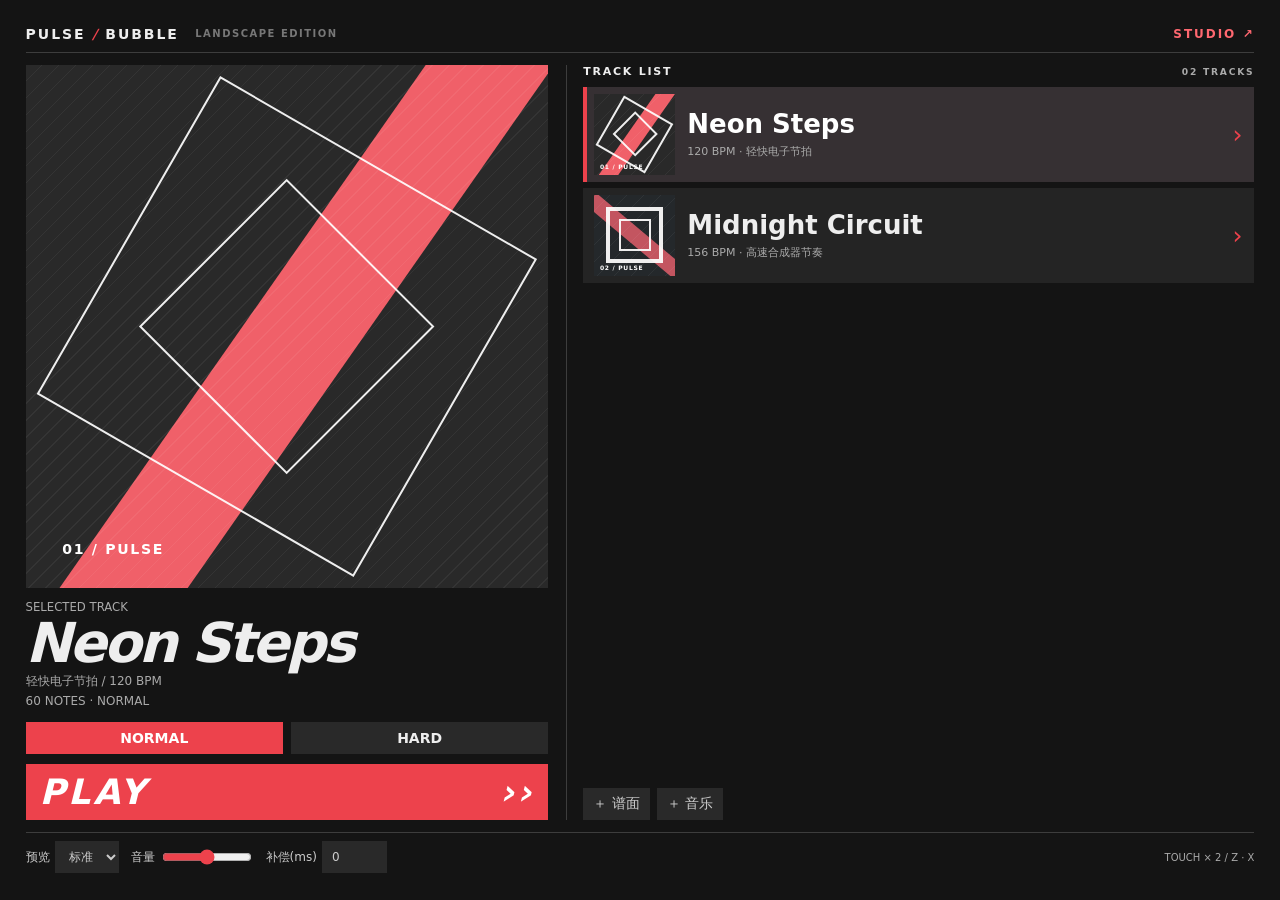
==== commit 1dc56aed: "迭代为横屏" ====
--- a/index.html
+++ b/index.html
@@ -1,4 +1,4 @@
-<!doctype html><html lang="zh-CN"><meta charset="utf-8"><meta name="viewport" content="width=device-width,initial-scale=1,maximum-scale=1,user-scalable=no,viewport-fit=cover"><title>Pulse Bubble</title><link rel="stylesheet" href="style.css"><body class="player"><main>
-<section id="menu"><div class="row"><label>自定义谱面 <input type="file" id="customJson" accept=".json"></label><label>对应音乐 <input type="file" id="customAudio" ></label></div><p id="customStatus"></p><div class="brand">PULSE <i>/</i> BUBBLE <a href="editor.html">STUDIO ↗</a></div><small>TOUCH RHYTHM / TWO FINGERS</small><h1>SELECT<br>TRACK<span>.</span></h1><p>泡泡节奏 · 单点 / 长按 / 滑动 / 双押</p><div class="songs" id="songs"></div><div class="row"><button id="easy" onclick="difficulty=0;renderMenu()">NORMAL</button><button id="hard" onclick="difficulty=1;renderMenu()">HARD</button></div><p id="info"></p><div class="row"><label>预览时间 <select id="speed"><option value="1.8">慢</option><option value="1.25" selected>标准</option><option value=".85">快</option></select></label><label>音量 <input id="volume" type="range" min="0" max="100" value="50"></label><label>补偿(ms) <input id="offset" type="number" value="0" min="-300" max="300" style="width:75px"></label></div><p>推荐手机或平板横屏，双指同时操作。电脑可用鼠标移动，按 Z/X 模拟两个独立按键（各自在按下时的位置锁定，滑动跟随鼠标）。</p><button class="primary" onclick="start()">开始游戏</button></section>
-<section id="game" class="hide"><div class="row between"><small id="track"></small><button onclick="abort()">退出 Esc</button></div><div class="stats"><div><small>SCORE</small><strong id="score">0000000</strong></div><div><small>COMBO</small><strong id="combo">0</strong></div><div><small>TIME</small><strong id="time">0:00</strong></div></div><div class="bar"><i id="progress"></i></div><canvas id="field" width="960" height="540"></canvas><p>外圈收缩至泡泡边缘时点击 · 长按保持 · 滑动跟随光点 · 同时出现的双押有连线</p></section>
-<section id="result" class="hide"><small>RESULT / 游玩结束</small><h1 id="resultTitle"></h1><div class="panel"><small>FINAL SCORE</small><div class="big" id="finalScore"></div><div id="rank"></div><p id="summary"></p><div class="results" id="counts"></div><p id="timing"></p></div><div class="row" style="margin-top:20px"><button class="primary" onclick="start()">再玩一次</button><button onclick="show('menu')">返回选歌</button></div></section></main><script src="common.js"></script><script src="game.js"></script></body></html>+<!doctype html><html lang="zh-CN"><head><meta charset="utf-8"><meta name="viewport" content="width=device-width,initial-scale=1,maximum-scale=1,user-scalable=no,viewport-fit=cover"><title>PULSE / BUBBLE</title><link rel="stylesheet" href="style.css"></head><body class="player"><main>
+<section id="menu"><header class="brand">PULSE <i>/</i> BUBBLE <span class="edition">LANDSCAPE EDITION</span><a href="editor.html">STUDIO ↗</a></header><div class="menuBody"><div class="trackDetail"><div class="album" id="album"></div><div class="trackMeta" id="trackMeta"><small>SELECTED TRACK</small><h1 id="songTitle"></h1><p id="songDesc"></p><p id="info"></p></div><div class="difficulty row"><button id="easy" onclick="difficulty=0;renderMenu()">NORMAL</button><button id="hard" onclick="difficulty=1;renderMenu()">HARD</button></div><button class="primary playButton" onclick="start()">PLAY <span>››</span></button></div><div class="library"><div class="libraryHead"><span>TRACK LIST</span><small id="trackCount"></small></div><div class="songs" id="songs"></div><div class="importRow"><label class="fileButton">＋ 谱面<input type="file" id="customJson" accept=".json"></label><label class="fileButton">＋ 音乐<input type="file" id="customAudio"></label><small id="customStatus"></small></div></div></div><footer class="menuSettings"><label>预览 <select id="speed"><option value="1.8">慢</option><option value="1.25" selected>标准</option><option value=".85">快</option></select></label><label>音量 <input id="volume" type="range" min="0" max="100" value="50"></label><label>补偿(ms) <input id="offset" type="number" value="0" min="-300" max="300"></label><small>TOUCH × 2 / Z · X</small></footer></section>
+<section id="game" class="hide"><div class="gameHud"><div><small id="track"></small><strong id="score">0000000</strong></div><div><small>COMBO</small><strong id="combo">0</strong></div><div><small>ACCURACY</small><strong id="accuracy">100.00%</strong></div><div><small>TIME</small><strong id="time">0:00</strong></div><button onclick="abort()">退出</button></div><div class="bar"><i id="progress"></i></div><canvas id="field" width="960" height="540"></canvas></section>
+<section id="result" class="hide"><header class="brand">PULSE <i>/</i> BUBBLE <span class="edition">RESULT / 游玩结束</span></header><div class="resultBody"><div class="resultHero"><small>FINAL SCORE</small><div class="big" id="finalScore"></div><h1 id="resultTitle"></h1><div id="rank"></div></div><div class="resultDetail"><p id="summary"></p><div class="results" id="counts"></div><p id="timing"></p><div class="row"><button class="primary" onclick="start()">再玩一次</button><button onclick="show('menu')">返回选曲</button></div></div></div></section></main><script src="common.js"></script><script src="game.js"></script></body></html>
--- a/style.css
+++ b/style.css
@@ -1,5 +1,10 @@
-:root{color-scheme:dark;--bg:#141414;--surface:#202020;--line:#383838;--red:#ed424c;--muted:#aaa}*{box-sizing:border-box;border-radius:0!important;-webkit-tap-highlight-color:transparent}html,body{margin:0;width:100%;height:100%;background:var(--bg);color:#eee;font:14px system-ui,sans-serif;overscroll-behavior:none;-webkit-text-size-adjust:100%;-webkit-touch-callout:none;-webkit-user-select:none;user-select:none}body{padding:env(safe-area-inset-top) env(safe-area-inset-right) env(safe-area-inset-bottom) env(safe-area-inset-left)}input,textarea{user-select:text;-webkit-user-select:text;-webkit-touch-callout:default}button,input,select{font:inherit;color:inherit;background:#292929;border:0;padding:7px 10px;min-height:32px}button{cursor:pointer;touch-action:manipulation}button:hover,button.active,button.primary{background:var(--red);color:#fff}button:disabled{opacity:.4}a{color:#ff6870;text-decoration:none}input[type=number]{width:80px}input[type=text]{width:130px}input[type=checkbox],input[type=range]{accent-color:var(--red);min-height:0}label{display:inline-flex;align-items:center;gap:5px;color:#ccc}small,p{color:var(--muted)}.row{display:flex;gap:8px;align-items:center;flex-wrap:wrap}.between{justify-content:space-between}.hide{display:none!important}canvas{display:block;touch-action:none;user-select:none;-webkit-user-select:none;-webkit-touch-callout:none;background:#171717}h3{font-size:13px;letter-spacing:.06em;margin:16px 0 8px;border-bottom:1px solid var(--line);padding-bottom:6px}h3:first-of-type{margin-top:0}.editor{display:flex;flex-direction:column;height:100vh;height:100dvh;overflow:hidden}.editor header,.editor footer{flex:none;display:flex;gap:6px;align-items:center;padding:6px 10px;background:#202020}.editor header{border-bottom:2px solid var(--red);overflow-x:auto;white-space:nowrap}.editor header>*{flex:none}.editor header strong{margin-right:10px;letter-spacing:.12em}.editor main{display:grid;grid-template-columns:minmax(0,1fr) 290px;flex:1;min-height:0}.editor section{display:flex;flex-direction:column;min-height:0;gap:5px;padding:7px;overflow:hidden}.editor section>.row{flex:none}.editor aside{overflow:auto;padding:12px;background:#202020;border-left:1px solid var(--line);min-height:0}.editor footer{font-size:11px;min-height:24px;color:#aaa}.editor #fieldWrap{flex:1;min-height:0;display:flex;align-items:center;justify-content:center;overflow:hidden;background:#101010}.editor #field{max-width:100%;max-height:100%}.editor #timeline{width:100%;height:clamp(95px,22dvh,200px);flex:none}.editor #seek{width:100%;margin:0}.editor #list{max-height:240px;overflow:auto}.editor #list button{display:block;width:100%;text-align:left;border-bottom:1px solid #333}.editor #recPanel{flex:none;border-left:3px solid var(--red);padding:4px 6px;background:#222}.editor #recInfo{font-size:11px;color:#aaa}.editor #recStart{background:#a82d34}.editor #recStop{background:#a82d34}.editor #gain{width:75px}.editor #mobileTools,.editor #closeTools,.editor #recSettings{display:none}.editor #recOptions{display:contents}.editor.recording #fieldWrap{outline:2px solid var(--red);outline-offset:-2px}.editor.recording .gridbar{display:none}.player main{max-width:1100px;margin:auto;padding:20px 30px}.brand{font-weight:800;letter-spacing:.18em;border-bottom:1px solid #444;padding-bottom:12px;margin-bottom:18px}.brand i,h1 span{color:var(--red)}.brand a{float:right;font-size:12px}.player h1{font-size:clamp(38px,8vw,86px);line-height:.88;letter-spacing:-.055em;margin:12px 0 20px;font-weight:900;font-style:italic}.songs{display:grid;grid-template-columns:1fr 1fr;gap:4px;margin:18px 0}.song{position:relative;text-align:left;padding:0 0 14px;background:#222;overflow:hidden;border-left:4px solid transparent;transition:transform .16s,background .16s}.song.active{border-left-color:var(--red);background:#303030}.song:hover{transform:translateY(-2px);background:#333}.song h2,.song small{margin:8px 12px;display:block}.cover{height:95px;display:grid;place-items:center;color:#fff;font-size:44px;background:repeating-linear-gradient(125deg,#292929 0 12px,#323232 12px 13px,#292929 13px 25px);position:relative}.cover:after{content:'';position:absolute;inset:0;background:linear-gradient(115deg,transparent 40%,#ef424c55 40% 55%,transparent 55%)}.song:nth-child(2) .cover{background:repeating-linear-gradient(55deg,#1c1c1c 0 20px,#3a3a3a 20px 22px,#1c1c1c 22px 40px)}.player #menu>.row:first-child{padding-bottom:10px;border-bottom:1px solid #333}.player #menu>button{min-width:180px;font-size:20px;font-weight:800;padding:13px 24px}.player .stats{display:flex;justify-content:space-between;align-items:center;margin:4px 0;flex:none}.stats strong{display:block;font-size:clamp(18px,4vw,32px);font-variant-numeric:tabular-nums;font-style:italic}.bar{height:3px;background:#444;flex:none}.bar i{display:block;height:100%;background:var(--red);width:0}.player.playing{overflow:hidden;height:100vh;height:100dvh}.player.playing main{height:100%;max-width:none;padding:5px 12px}.player #game{height:100%;display:flex;flex-direction:column;gap:4px;min-height:0}.player #game canvas{width:100%;height:100%;object-fit:contain;flex:1;min-height:0}.player #game p{display:none}.player .results{display:grid;grid-template-columns:repeat(4,1fr);gap:4px;border-top:1px solid #444;padding-top:12px}.results div{padding:8px;background:#222}.big{font-size:clamp(40px,9vw,85px);font-style:italic;font-weight:900}.player #rank{color:var(--red);font-size:40px;font-weight:900}.player #customStatus{font-size:12px;margin:3px 0}.player #menu>p{margin:8px 0}.player #menu input[type=file]{max-width:220px}.player #menu .row{gap:6px}
-@media(max-width:1000px) and (pointer:coarse),(max-width:700px){button,select{min-height:34px}input,select{font-size:16px}.editor header strong{display:none}.editor main{display:block;position:relative}.editor section{height:100%;padding:4px;gap:3px}.editor section>.row{flex-wrap:nowrap;overflow-x:auto;white-space:nowrap;scrollbar-width:none}.editor section>.row>*{flex-shrink:0}.editor aside{display:none;position:absolute;inset:0;z-index:10;border:0}.editor.toolsOpen aside{display:block}.editor #mobileTools,.editor #closeTools,.editor #recSettings{display:inline-block}.editor #closeTools{position:sticky;top:0;background:var(--red);width:100%;z-index:1}.editor #recOptions{display:none}.editor.recOptions #recOptions{display:flex;flex-wrap:wrap;gap:4px}.editor #timeline{height:clamp(80px,20dvh,150px)}.editor #recInfo{display:block;white-space:nowrap;overflow:hidden;text-overflow:ellipsis}.editor.recording header,.editor.recording aside,.editor.recording #recOptions,.editor.recording #recSettings,.editor.recording #recStart,.editor.recording section>.row,.editor.recording #seek{display:none}.editor.recording #timeline{height:50px}.player main{padding:12px}.player .songs{grid-template-columns:1fr 1fr}.player .cover{height:64px}.player #menu input[type=file]{max-width:150px}.player .results{grid-template-columns:repeat(2,1fr)}}
-@media(orientation:landscape) and (pointer:coarse) and (max-height:550px){.editor #timeline{height:80px}.editor #recInfo,.editor footer{display:none}.editor section>.row{min-height:29px}.editor header{padding:2px 5px}.editor button{padding:3px 7px;min-height:28px}.editor.recording #timeline{height:42px}.player.playing main{padding:2px 7px}.player #game .stats{margin:0}.player #game .stats small{font-size:9px}.player #game .stats strong{font-size:18px}.player #game .row button{min-height:24px;padding:2px 8px}.player #game{gap:2px}}
+:root{color-scheme:dark;--bg:#141414;--surface:#202020;--line:#383838;--red:#ed424c;--muted:#aaa}*{box-sizing:border-box;border-radius:0!important;-webkit-tap-highlight-color:transparent}html,body{margin:0;width:100%;height:100%;background:var(--bg);color:#eee;font:14px system-ui,sans-serif;overscroll-behavior:none;-webkit-text-size-adjust:100%;-webkit-touch-callout:none;-webkit-user-select:none;user-select:none}body{padding:env(safe-area-inset-top) env(safe-area-inset-right) env(safe-area-inset-bottom) env(safe-area-inset-left)}input,textarea{user-select:text;-webkit-user-select:text;-webkit-touch-callout:default}button,input,select{font:inherit;color:inherit;background:#292929;border:0;padding:7px 10px;min-height:32px}button{cursor:pointer;touch-action:manipulation}button:hover,button.active,button.primary{background:var(--red);color:#fff}button:disabled{opacity:.4}a{color:#ff6870;text-decoration:none}input[type=number]{width:80px}input[type=text]{width:130px}input[type=checkbox],input[type=range]{accent-color:var(--red);min-height:0}label{display:inline-flex;align-items:center;gap:5px;color:#ccc}small,p{color:var(--muted)}.row{display:flex;gap:8px;align-items:center;flex-wrap:wrap}.between{justify-content:space-between}.hide{display:none!important}canvas{display:block;touch-action:none;user-select:none;-webkit-user-select:none;-webkit-touch-callout:none;background:#171717}h3{font-size:13px;letter-spacing:.06em;margin:16px 0 8px;border-bottom:1px solid var(--line);padding-bottom:6px}h3:first-of-type{margin-top:0}.editor{display:flex;flex-direction:column;height:100vh;height:100dvh;overflow:hidden}.editor header,.editor footer{flex:none;display:flex;gap:6px;align-items:center;padding:6px 10px;background:#202020}.editor header{border-bottom:2px solid var(--red);overflow-x:auto;white-space:nowrap}.editor header>*{flex:none}.editor header strong{margin-right:10px;letter-spacing:.12em}.editor main{display:grid;grid-template-columns:minmax(0,1fr) 290px;flex:1;min-height:0}.editor section{display:flex;flex-direction:column;min-height:0;gap:5px;padding:7px;overflow:hidden}.editor section>.row{flex:none}.editor aside{overflow:auto;padding:12px;background:#202020;border-left:1px solid var(--line);min-height:0}.editor footer{font-size:11px;min-height:24px;color:#aaa}.editor #fieldWrap{flex:1;min-height:0;display:flex;align-items:center;justify-content:center;overflow:hidden;background:#101010}.editor #field{max-width:100%;max-height:100%}.editor #timeline{width:100%;height:clamp(95px,22dvh,200px);flex:none}.editor #seek{width:100%;margin:0}.editor #list{max-height:240px;overflow:auto}.editor #list button{display:block;width:100%;text-align:left;border-bottom:1px solid #333}.editor #recPanel{flex:none;border-left:3px solid var(--red);padding:4px 6px;background:#222}.editor #recInfo{font-size:11px;color:#aaa}.editor #recStart{background:#a82d34}.editor #recStop{background:#a82d34}.editor #gain{width:75px}.editor #mobileTools,.editor #closeTools,.editor #recSettings{display:none}.editor #recOptions{display:contents}.editor.recording #fieldWrap{outline:2px solid var(--red);outline-offset:-2px}.editor.recording .gridbar{display:none}@media(max-width:1000px) and (pointer:coarse),(max-width:700px){button,select{min-height:34px}input,select{font-size:16px}.editor header strong{display:none}.editor main{display:block;position:relative}.editor section{height:100%;padding:4px;gap:3px}.editor section>.row{flex-wrap:nowrap;overflow-x:auto;white-space:nowrap;scrollbar-width:none}.editor section>.row>*{flex-shrink:0}.editor aside{display:none;position:absolute;inset:0;z-index:10;border:0}.editor.toolsOpen aside{display:block}.editor #mobileTools,.editor #closeTools,.editor #recSettings{display:inline-block}.editor #closeTools{position:sticky;top:0;background:var(--red);width:100%;z-index:1}.editor #recOptions{display:none}.editor.recOptions #recOptions{display:flex;flex-wrap:wrap;gap:4px}.editor #timeline{height:clamp(80px,20dvh,150px)}.editor #recInfo{display:block;white-space:nowrap;overflow:hidden;text-overflow:ellipsis}.editor.recording header,.editor.recording aside,.editor.recording #recOptions,.editor.recording #recSettings,.editor.recording #recStart,.editor.recording section>.row,.editor.recording #seek{display:none}.editor.recording #timeline{height:50px}}
+@media(orientation:landscape) and (pointer:coarse) and (max-height:550px){.editor #timeline{height:80px}.editor #recInfo,.editor footer{display:none}.editor section>.row{min-height:29px}.editor header{padding:2px 5px}.editor button{padding:3px 7px;min-height:28px}.editor.recording #timeline{height:42px}}
 
 .editor #seek{height:16px;padding:0;flex:none}.editor .gridbar{display:inline-flex;gap:8px;align-items:center}.editor #fieldWrap{min-height:0}.editor aside .row{margin-bottom:8px}.editor #timeline{height:clamp(100px,19dvh,175px)}@media(orientation:landscape) and (pointer:coarse) and (max-height:550px){.editor #timeline{height:75px}.editor section>.row{min-height:28px}.editor #seek{height:12px}.editor #recPanel{padding:2px 5px}.editor.recording #timeline{height:42px}.editor.recording #fieldWrap{min-height:100px}}
+/* Landscape player */
+.player{height:100vh;height:100dvh;overflow:hidden}.player main{height:100%;max-width:1500px;margin:auto;padding:clamp(8px,2vw,28px);display:flex;flex-direction:column}.player main>section{min-height:0;flex:1;display:flex;flex-direction:column}.brand{display:flex;align-items:center;gap:.45em;letter-spacing:.14em;font-weight:900;border-bottom:1px solid #3d3d3d;padding:0 0 10px;flex:none}.brand i{color:var(--red)}.brand a{margin-left:auto;font-size:12px}.edition{font-size:10px;color:#777;margin-left:10px;letter-spacing:.15em}.menuBody{flex:1;min-height:0;display:grid;grid-template-columns:44% 56%;padding:12px 0;gap:0}.trackDetail{display:grid;grid-template-columns:minmax(0,1fr) minmax(0,1fr);grid-template-rows:minmax(0,1fr) auto auto;gap:10px;padding-right:18px;min-height:0}.album{grid-column:1/-1;min-height:0;display:flex;align-items:center;justify-content:flex-start;overflow:hidden}.art{position:relative;overflow:hidden;aspect-ratio:1;background:#292929;isolation:isolate;display:block}.album .art{height:100%;max-width:100%;max-height:100%;aspect-ratio:1;flex:none}.art:before{content:'';position:absolute;inset:0;background:repeating-linear-gradient(135deg,transparent 0 11px,#ffffff0d 11px 12px);z-index:-1}.art i{position:absolute;inset:15%;border:2px solid #eee;transform:rotate(30deg)}.art b{position:absolute;inset:30%;border:2px solid #eee;transform:rotate(45deg)}.art em{position:absolute;top:-20%;left:42%;width:20%;height:145%;background:#ed424c;transform:rotate(35deg);mix-blend-mode:screen}.art span{position:absolute;bottom:6%;left:7%;font-size:clamp(7px,1.1vw,15px);letter-spacing:.12em;font-weight:900;color:#fff}.art1{background:#24282b}.art1 i{border-radius:50%;transform:none;border-width:4px}.art1 b{border-radius:50%;transform:none}.art1 em{transform:rotate(-50deg);background:#b93540}.art2 i{transform:rotate(0)}.trackMeta{grid-column:1/-1;min-width:0}.trackMeta h1{margin:3px 0;font-size:clamp(25px,4.3vw,64px);line-height:.95;letter-spacing:-.05em;font-style:italic;font-weight:900;overflow-wrap:anywhere}.trackMeta p{margin:4px 0;font-size:12px}.difficulty{grid-column:1/-1;flex-wrap:nowrap}.difficulty button{flex:1;min-width:0;font-weight:800}.playButton{grid-column:1/-1;text-align:left;font-size:clamp(20px,3vw,35px);font-weight:900;font-style:italic;letter-spacing:.08em;padding:8px 14px;display:flex;justify-content:space-between;align-items:center}.playButton:active{transform:scale(.98)}.library{display:flex;flex-direction:column;min-height:0;min-width:0;border-left:1px solid #3d3d3d;padding-left:16px}.libraryHead{display:flex;justify-content:space-between;align-items:center;font-size:11px;font-weight:800;letter-spacing:.16em;padding:0 0 9px}.songs{display:flex;flex-direction:column;gap:6px;overflow-y:auto;overscroll-behavior:contain;touch-action:pan-y;flex:1;min-height:0;scrollbar-width:thin;scrollbar-color:#555 transparent}.song{flex:none;display:grid;grid-template-columns:clamp(46px,9vh,94px) minmax(0,1fr) auto;align-items:center;text-align:left;background:#242424;border-left:4px solid transparent;gap:12px;padding:7px 12px 7px 7px;min-width:0;transition:background .15s,transform .15s,border-color .15s;touch-action:pan-y}.song.active{background:#363033;border-left-color:var(--red)}.song:active{transform:translateX(3px)}.song h2{font-size:clamp(14px,2.1vw,26px);margin:0 0 3px;overflow:hidden;text-overflow:ellipsis}.song small{font-size:11px}.songArrow{color:var(--red);font-size:25px}.song .art span{font-size:6px}.importRow{display:flex;align-items:center;gap:7px;flex-wrap:wrap;padding-top:8px}.fileButton{position:relative;background:#292929;padding:7px 10px;cursor:pointer;overflow:hidden;min-height:32px}.fileButton input{position:absolute;inset:0;opacity:0;width:100%;height:100%;cursor:pointer}.importRow small{flex:1;min-width:80px;font-size:10px;overflow-wrap:anywhere}.menuSettings{display:flex;align-items:center;gap:12px;border-top:1px solid #3d3d3d;padding-top:7px;flex:none;white-space:nowrap}.menuSettings label{font-size:12px}.menuSettings input[type=range]{width:90px}.menuSettings input[type=number]{width:65px}.menuSettings small{margin-left:auto;font-size:10px}.player.playing main{max-width:none;padding:3px 8px}.gameHud{display:flex;justify-content:space-between;align-items:center;gap:10px;flex:none}.gameHud small{display:block;font-size:10px;letter-spacing:.09em}.gameHud strong{display:block;font-size:clamp(20px,4vh,38px);font-style:italic;font-variant-numeric:tabular-nums;line-height:1.08}.bar{height:3px;background:#444;flex:none;margin:3px 0}.bar i{display:block;height:100%;width:0;background:var(--red)}.player #field{flex:1;min-height:0;width:100%;height:100%;object-fit:contain}.resultBody{display:grid;grid-template-columns:46% 54%;align-items:center;flex:1;min-height:0;gap:12px}.resultHero{border-right:1px solid #444;padding-right:12px}.big{font-size:clamp(32px,7vw,100px);font-style:italic;font-weight:900;line-height:1;letter-spacing:-.06em}.resultHero h1{font-size:clamp(18px,3vw,40px);margin:10px 0}.resultHero #rank{font-weight:900;font-style:italic;color:var(--red);font-size:clamp(28px,7vh,70px)}.resultDetail{padding:10px;min-width:0}.results{display:grid;grid-template-columns:repeat(2,1fr);gap:4px}.results div{padding:8px;background:#222;font-size:11px;border-left:2px solid #444}.results h2{margin:4px 0;font-size:clamp(20px,5vh,42px);font-style:italic}.results div:first-child{border-color:#8ff5bc}.results div:last-child{border-color:#ed424c}.trackEnter{animation:trackIn .23s ease-out both}.resultEnter .resultHero{animation:trackIn .32s ease-out both}.resultEnter .resultDetail{animation:resultIn .35s .1s ease-out both}.resultEnter .results div{animation:resultIn .26s ease-out both}.resultEnter .results div:nth-child(2){animation-delay:.12s}.resultEnter .results div:nth-child(3){animation-delay:.18s}.resultEnter .results div:nth-child(4){animation-delay:.24s}@keyframes trackIn{from{opacity:0;transform:translateX(-12px)}to{opacity:1;transform:translateX(0)}}@keyframes resultIn{from{opacity:0;transform:translateY(12px)}to{opacity:1;transform:translateY(0)}}
+@media(max-height:550px) and (orientation:landscape){.player main{padding:5px 10px}.brand{padding-bottom:5px;font-size:12px}.menuBody{padding:7px 0}.trackDetail{grid-template-columns:minmax(0, .85fr) minmax(0,1.15fr);grid-template-rows:minmax(0,1fr) auto auto;gap:6px;padding-right:10px}.album{grid-column:1;grid-row:1;align-items:center}.album .art{width:100%;height:auto;max-height:none}.trackMeta{grid-column:2;grid-row:1;align-self:center}.trackMeta h1{font-size:clamp(20px,3.5vw,38px)}.trackMeta p{font-size:11px}.library{padding-left:10px}.difficulty button,.playButton{min-height:32px;padding:5px 9px}.menuSettings{gap:8px;padding-top:4px}.menuSettings select,.menuSettings input{min-height:25px;padding:2px 5px}.gameHud small{font-size:9px}.gameHud strong{font-size:19px}.gameHud button{min-height:28px;padding:3px 10px}.resultDetail p{margin:5px 0}.results div{padding:5px}.resultDetail .row{margin-top:7px}}
+@media(prefers-reduced-motion:reduce){.trackEnter,.resultEnter .resultHero,.resultEnter .resultDetail,.resultEnter .results div{animation:none}.song,.playButton{transition:none}}
+.rotateNotice{display:none;position:fixed;inset:0;z-index:999;background:#171717;color:#eee;align-items:center;justify-content:center;flex-direction:column;gap:12px;text-align:center;padding:24px}.rotateNotice strong{font-size:24px}.rotateNotice .rotateGlyph{font-size:45px;color:var(--red)}@media(orientation:portrait) and (pointer:coarse){.rotateNotice{display:flex}}
+.trackDetail{grid-template-rows:minmax(0,1fr) auto auto auto}@media(max-height:550px) and (orientation:landscape){.trackDetail{grid-template-rows:minmax(0,1fr) auto auto}.album .art{width:auto;height:auto;max-width:100%;max-height:100%;aspect-ratio:1}.album{container-type:size}.album .art{width:min(100cqw,100cqh);height:min(100cqw,100cqh)}}
